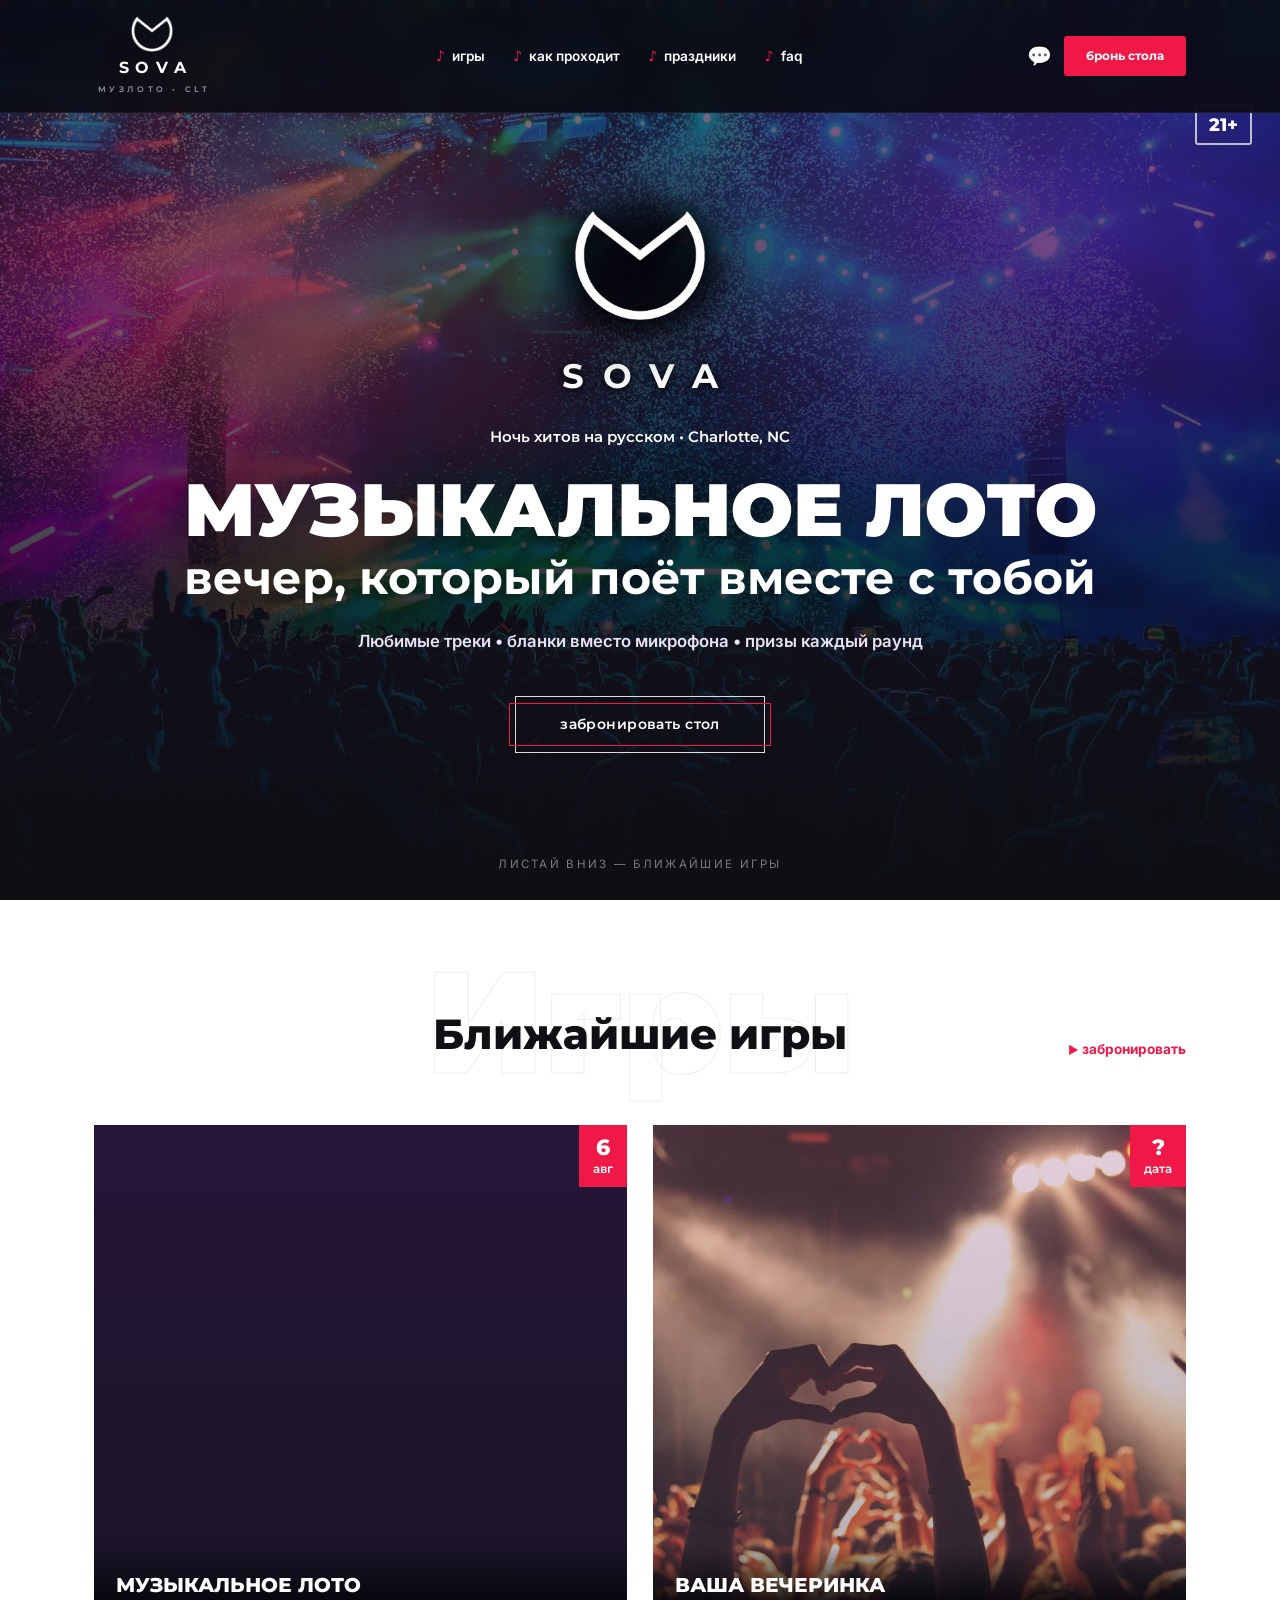
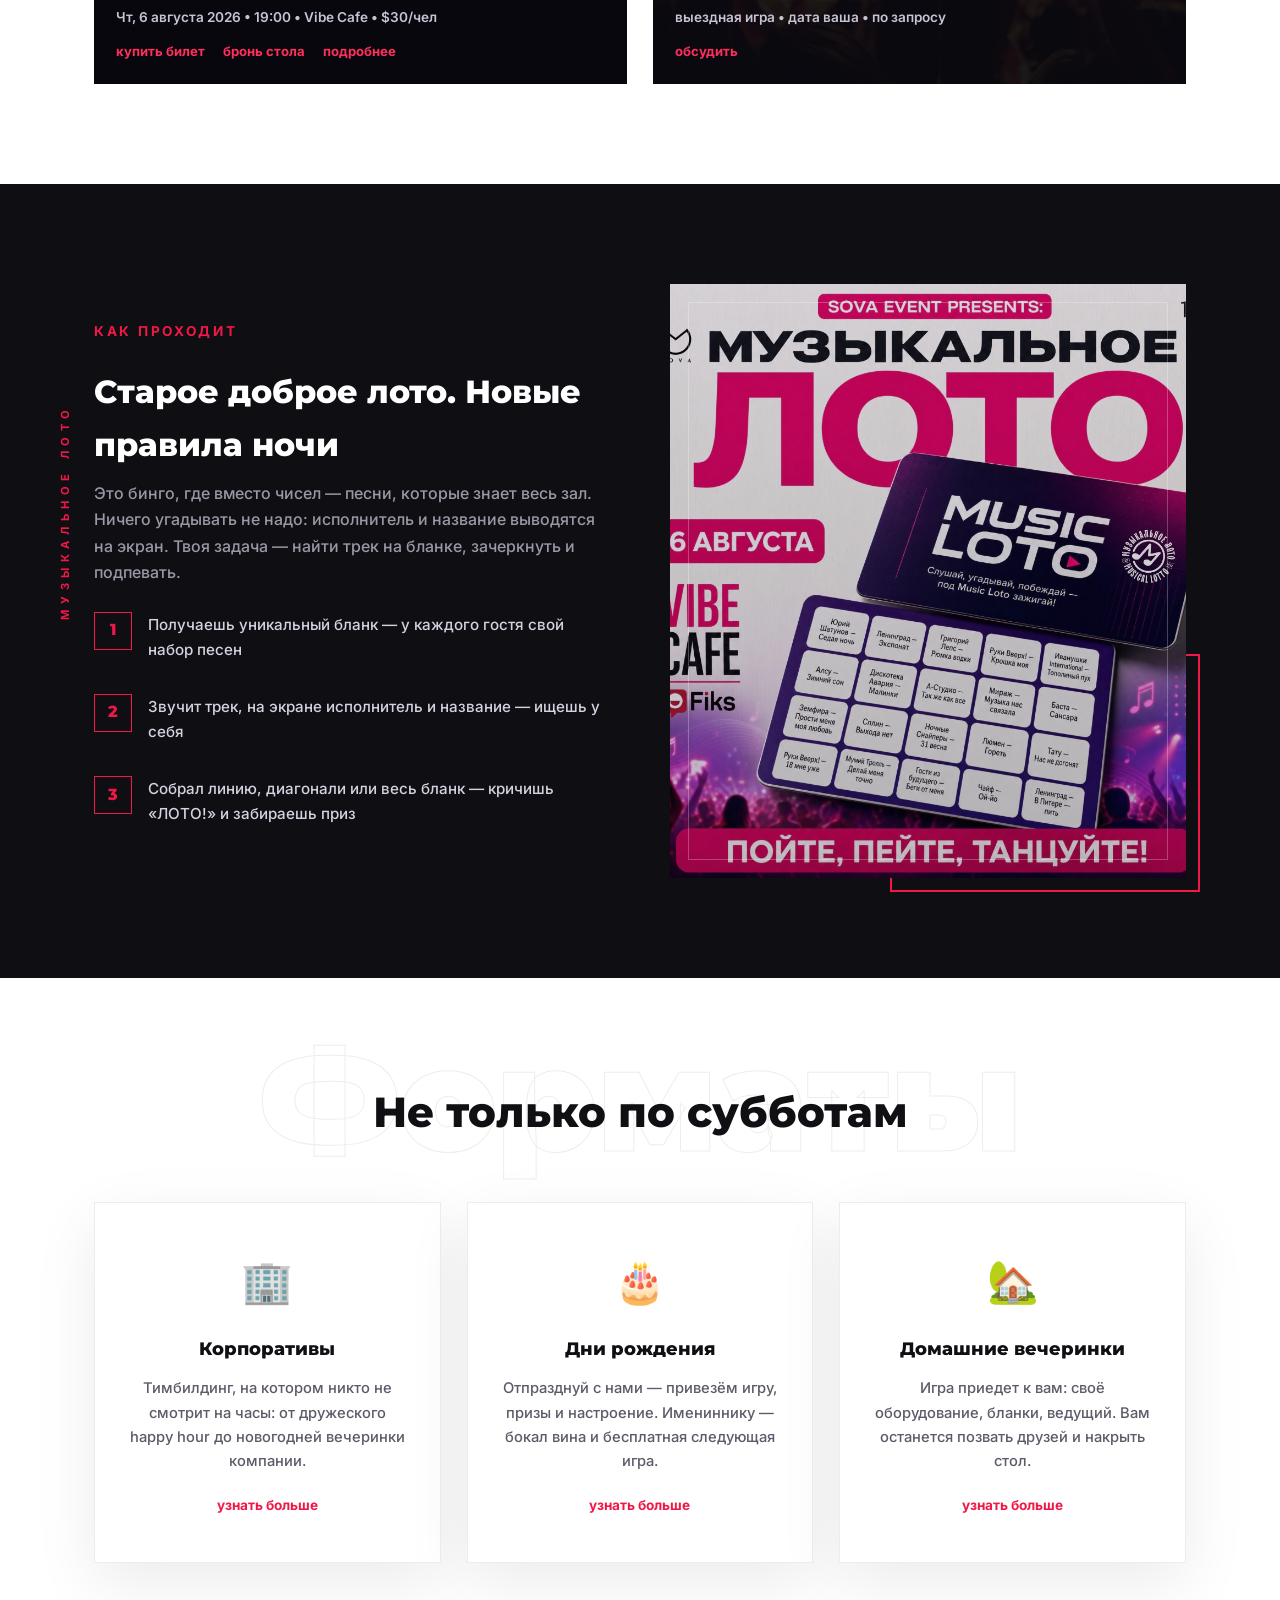
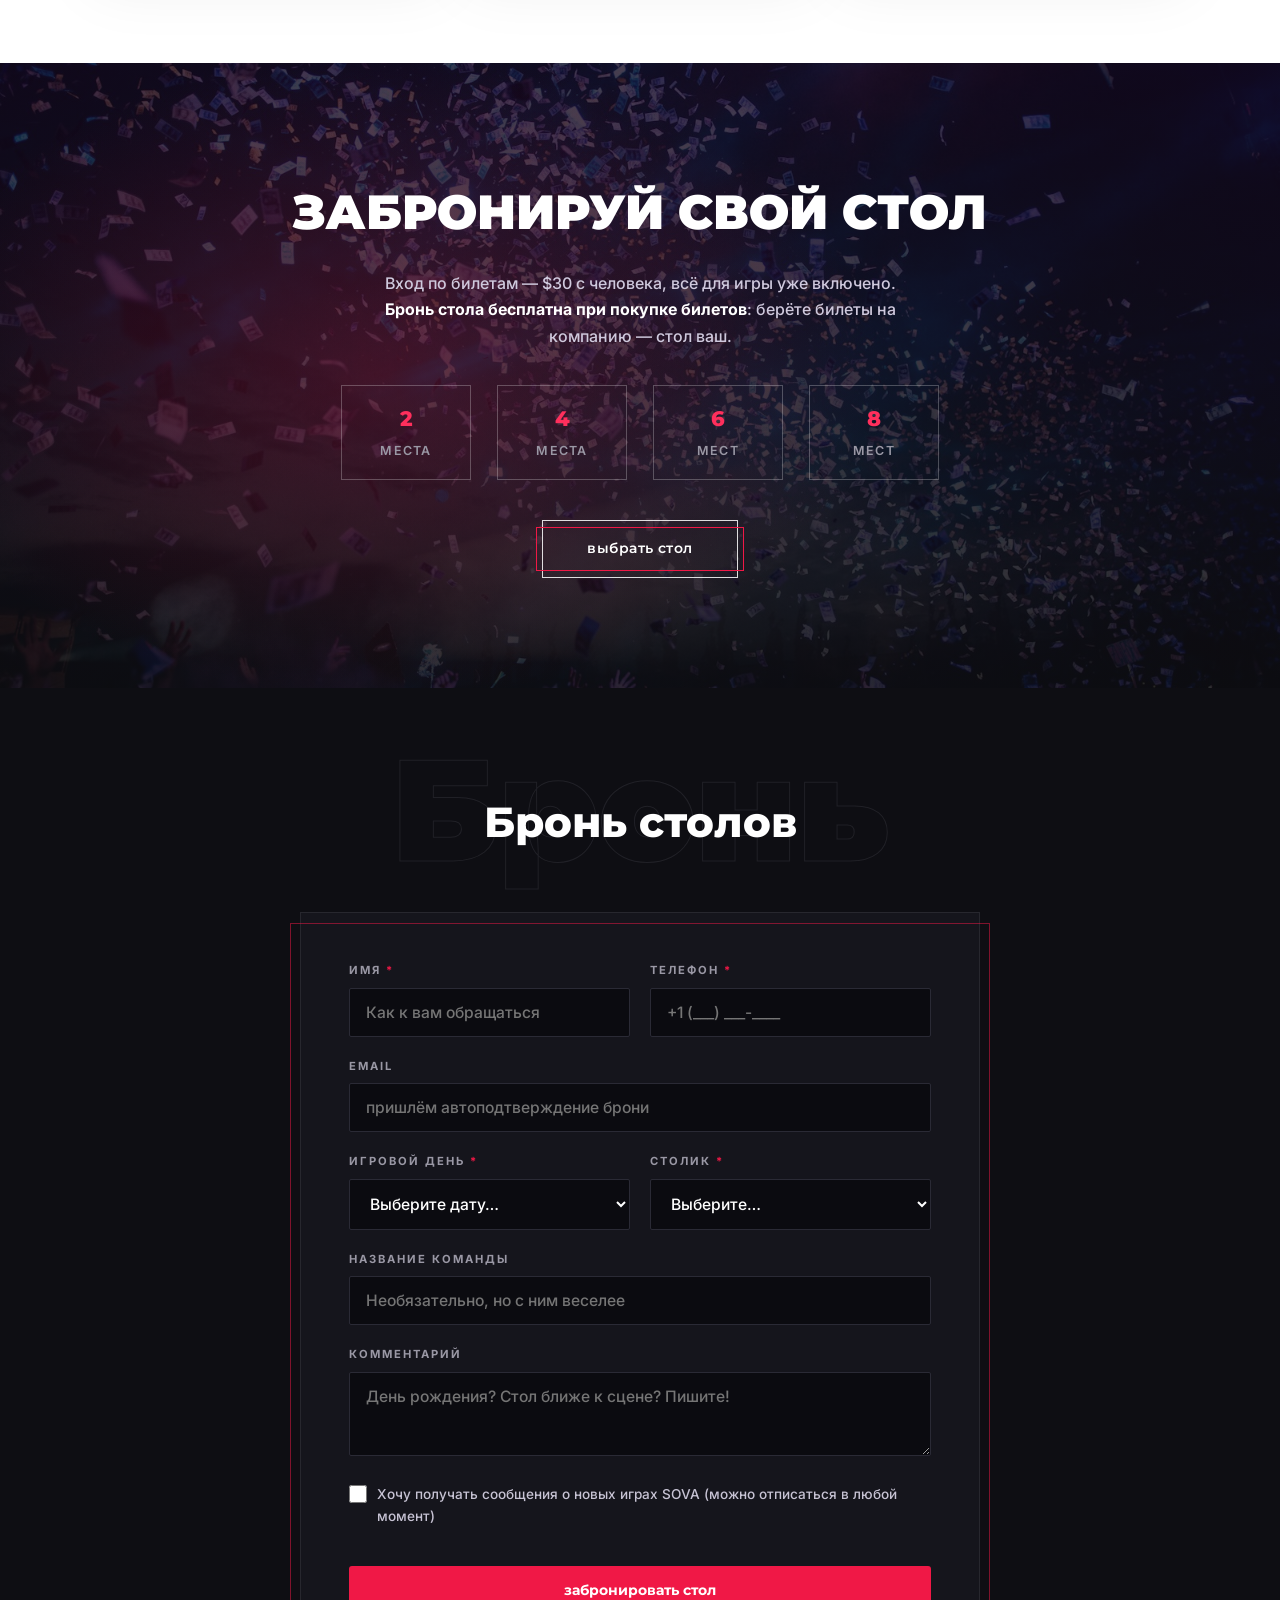
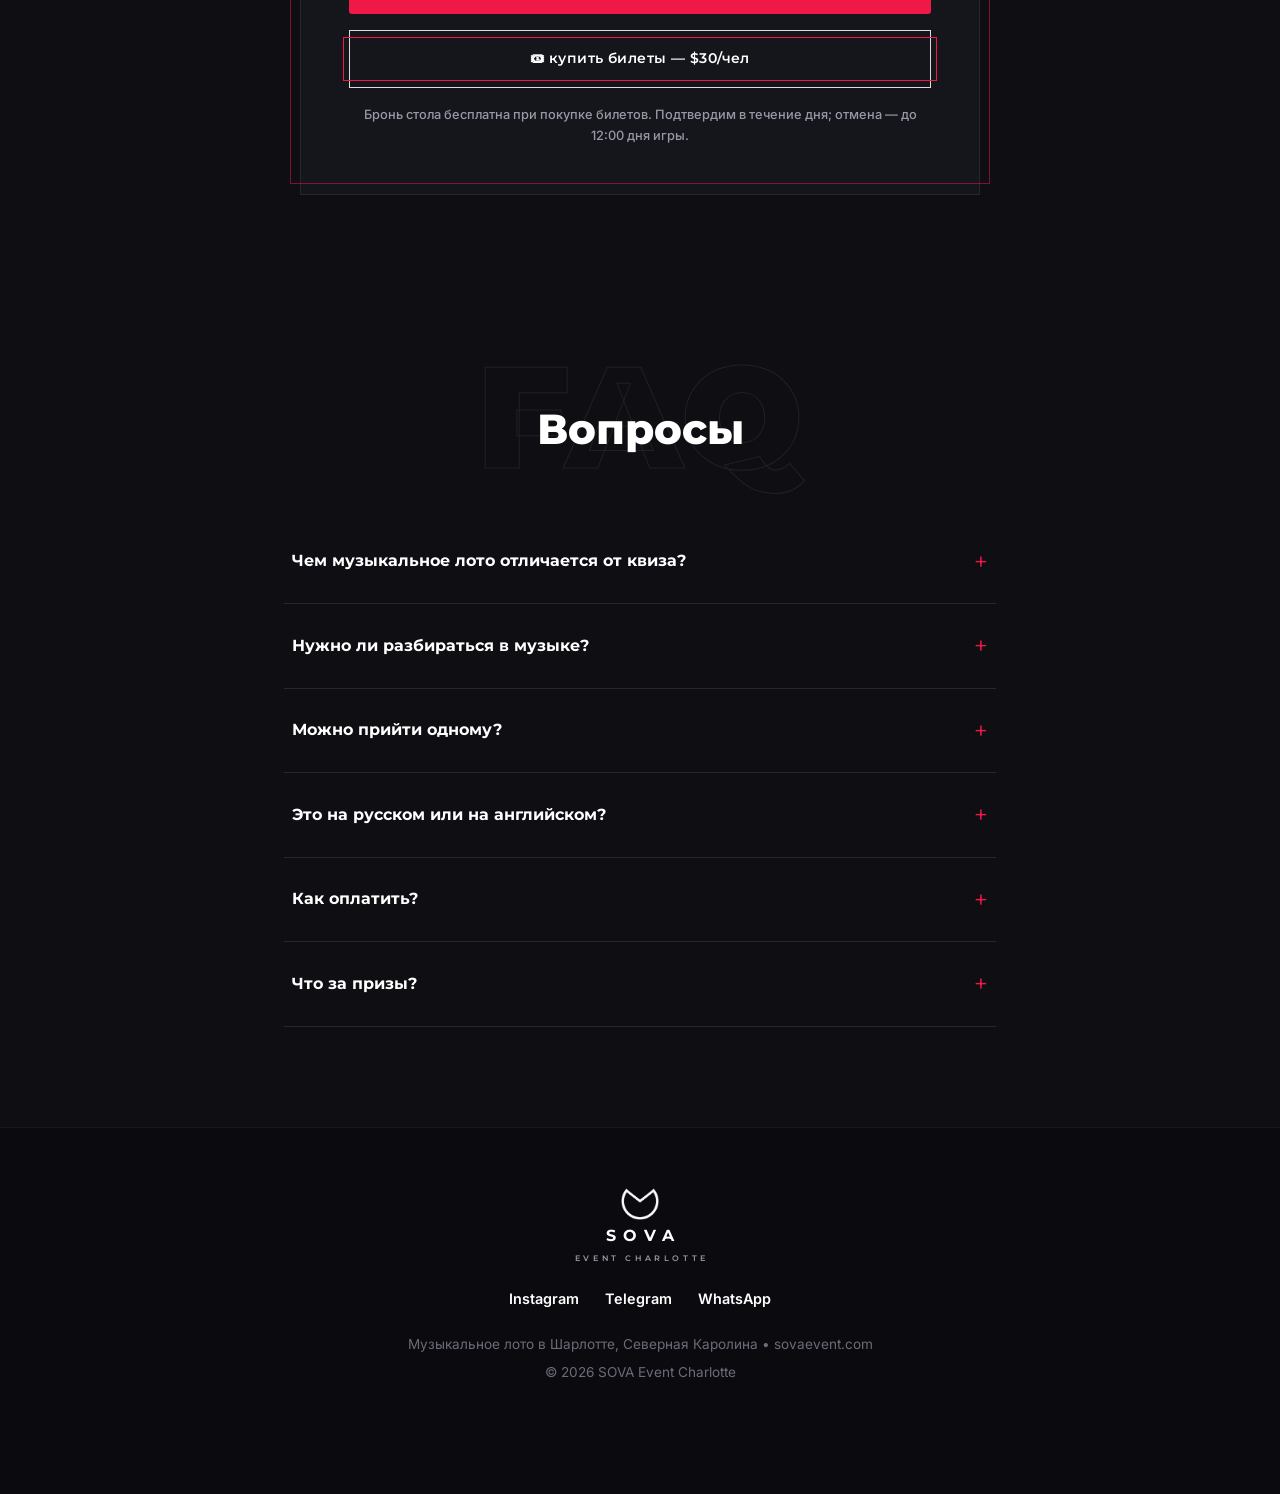
==== index.html @ 91418e1b "Restore Clubio as live design (vivid stays a variant only)" ====
<!DOCTYPE html>
<html lang="ru">
<head>
<meta charset="UTF-8">
<meta name="viewport" content="width=device-width, initial-scale=1.0">
<title>SOVA Музыкальное Лото — ночь хитов в Шарлотте | Бронь столов</title>
<meta name="description" content="Музыкальное лото (music bingo) на русском в Шарлотте, NC. Вечер любимых хитов, призы, бронь столов онлайн.">
<link rel="preconnect" href="https://fonts.googleapis.com">
<link rel="preconnect" href="https://fonts.gstatic.com" crossorigin>
<link href="https://fonts.googleapis.com/css2?family=Montserrat:wght@400;600;700;800;900&family=Inter:wght@400;600;700&display=swap" rel="stylesheet">
<link rel="icon" type="image/svg+xml" href="img/favicon.svg">
<style>
  :root{
    --dark:#0e0e13;
    --dark2:#15151c;
    --accent:#f01846;
    --accent-h:#ff2f5c;
    --violet1:#5b1670;
    --violet2:#2a0a55;
    --text:#ffffff;
    --ink:#101014;
    --gray:#9a98a5;
    --gray-d:#6d6b78;
    --white:#ffffff;
  }
  *{margin:0;padding:0;box-sizing:border-box}
  html{scroll-behavior:smooth}
  body{
    background:var(--dark);color:var(--text);
    font-family:'Inter',system-ui,sans-serif;line-height:1.65;overflow-x:hidden;
  }
  h1,h2,h3,h4,.disp{font-family:'Montserrat',sans-serif}
  .wrap{max-width:1140px;margin:0 auto;padding:0 24px;position:relative}

  /* ============ NAV ============ */
  nav{
    position:fixed;top:0;left:0;right:0;z-index:100;
    background:rgba(10,10,16,.88);backdrop-filter:blur(10px);
    border-bottom:1px solid rgba(255,255,255,.06);
  }
  .nav-inner{max-width:1140px;margin:0 auto;display:flex;align-items:center;justify-content:space-between;padding:16px 24px}
  .logo{display:flex;flex-direction:column;align-items:center;gap:3px;text-decoration:none;color:#fff}
  .logo .ic{color:#fff;line-height:1;display:flex;align-items:center}
  .logo .tx{font-family:'Montserrat';font-weight:700;font-size:1rem;letter-spacing:.42em;text-indent:.42em;text-align:center}
  .logo .tx span{display:block;font-size:.5rem;font-weight:600;letter-spacing:.45em;text-indent:.45em;color:var(--gray);text-transform:uppercase;margin-top:2px}
  .nav-links{display:flex;gap:28px;align-items:center}
  .nav-links a{color:#fff;text-decoration:none;font-size:.85rem;font-weight:600;display:flex;gap:7px;align-items:center;transition:color .2s}
  .nav-links a i{color:var(--accent);font-style:normal;font-size:.9rem}
  .nav-links a:hover{color:var(--accent-h)}
  .nav-cta{
    font-family:'Montserrat';font-weight:700;font-size:.78rem;text-transform:lowercase;
    background:var(--accent);color:#fff;padding:10px 22px;border-radius:3px;text-decoration:none;
    transition:background .2s;
  }
  .nav-cta:hover{background:var(--accent-h)}

  /* ============ КНОПКИ (призрачные с рамкой как у Clubio) ============ */
  .btn-ghost{
    position:relative;display:inline-block;padding:16px 44px;color:#fff;text-decoration:none;
    font-family:'Montserrat';font-weight:600;font-size:.9rem;text-transform:lowercase;letter-spacing:.03em;
    border:1px solid rgba(255,255,255,.85);transition:background .25s,color .25s;
  }
  .btn-ghost::before{
    content:"";position:absolute;inset:6px -7px;border:1px solid var(--accent);
    pointer-events:none;transition:inset .25s;
  }
  .btn-ghost:hover{background:#fff;color:var(--ink)}
  .btn-ghost:hover::before{inset:3px -4px}
  .btn-solid{
    display:inline-block;padding:15px 42px;background:var(--accent);color:#fff;text-decoration:none;
    font-family:'Montserrat';font-weight:700;font-size:.9rem;text-transform:lowercase;border-radius:3px;
    border:none;cursor:pointer;transition:background .2s,transform .15s;
  }
  .btn-solid:hover{background:var(--accent-h);transform:translateY(-2px)}

  /* ============ HERO ============ */
  header{
    min-height:100vh;display:flex;flex-direction:column;justify-content:center;align-items:center;
    text-align:center;position:relative;padding:120px 20px 80px;
    background:
      radial-gradient(60% 55% at 22% 30%,rgba(240,24,70,.30),transparent 60%),
      radial-gradient(55% 60% at 80% 25%,rgba(122,31,160,.45),transparent 65%),
      linear-gradient(180deg,rgba(20,8,40,.55) 0%,rgba(14,7,25,.72) 55%,var(--dark) 100%),
      url('img/hero.jpg') center/cover no-repeat;
  }
  /* конфетти */
  header .confetti{position:absolute;inset:0;overflow:hidden;pointer-events:none}
  header .confetti i{
    position:absolute;width:8px;height:8px;border-radius:2px;opacity:.55;
    animation:fall 9s linear infinite;
  }
  @keyframes fall{
    0%{transform:translateY(-5vh) rotate(0deg)}
    100%{transform:translateY(105vh) rotate(720deg)}
  }
  .hero-logo{
    width:min(190px,40vw);margin-bottom:4px;padding:22px 28px;
    background:radial-gradient(closest-side,rgba(5,5,14,.78),rgba(5,5,14,.4) 62%,transparent);
    filter:drop-shadow(0 3px 10px rgba(0,0,0,.95)) drop-shadow(0 0 34px rgba(0,0,0,.8));
  }
  .hero-brand{
    font-family:'Montserrat';font-weight:700;font-size:clamp(1.5rem,3.2vw,2.1rem);
    letter-spacing:.55em;text-indent:.55em;color:#fff;margin-bottom:20px;
    text-shadow:0 2px 10px rgba(0,0,0,.95),0 0 30px rgba(0,0,0,.8);
  }
  .pre-head{
    font-family:'Montserrat';font-weight:600;font-size:.95rem;margin-bottom:22px;color:#fff;
  }
  h1{
    font-weight:900;font-size:clamp(2.4rem,6.5vw,4.6rem);line-height:1.05;text-transform:uppercase;
    text-shadow:0 6px 40px rgba(0,0,0,.45);
  }
  h1 .soft{display:block;text-transform:none;font-weight:700;font-size:.62em;margin-top:6px}
  .hero-sub{margin:26px 0 40px;color:#e8e2f2;font-size:1.05rem;font-weight:600}
  .hero-note{
    position:absolute;bottom:26px;left:50%;transform:translateX(-50%);
    font-size:.72rem;color:rgba(255,255,255,.45);letter-spacing:.2em;text-transform:uppercase;
  }
  .age-badge{
    position:absolute;top:104px;right:28px;font-family:'Montserrat';font-weight:800;font-size:1.1rem;
    border:2px solid rgba(255,255,255,.7);padding:4px 12px;border-radius:3px;color:#fff;
  }

  /* ============ СЕКЦИИ ============ */
  section{padding:100px 0;position:relative}
  .sec-head{text-align:center;margin-bottom:56px;position:relative}
  .watermark{
    position:absolute;left:50%;top:50%;transform:translate(-50%,-58%);
    font-family:'Montserrat';font-weight:900;font-size:clamp(4rem,13vw,9rem);line-height:1;
    color:transparent;-webkit-text-stroke:1px rgba(128,128,140,.16);pointer-events:none;white-space:nowrap;
  }
  .light .watermark{-webkit-text-stroke:1px rgba(20,20,30,.08)}
  .sec-head h2{font-weight:800;font-size:clamp(1.8rem,4vw,2.6rem);position:relative}
  .sec-head .link-right{
    position:absolute;right:0;bottom:8px;color:var(--accent);text-decoration:none;font-weight:700;font-size:.85rem;
  }
  .sec-head .link-right::before{content:"► ";font-size:.7rem}
  .sec-head .link-right:hover{color:var(--accent-h)}

  /* светлая секция */
  .light{background:#fff;color:var(--ink)}
  .light .sec-head h2{color:var(--ink)}

  /* ============ КАРТОЧКИ ИГР ============ */
  .events{display:grid;grid-template-columns:repeat(auto-fit,minmax(260px,1fr));gap:26px}
  .ev{
    position:relative;aspect-ratio:1/1.05;overflow:hidden;cursor:pointer;background:#191922;
    display:flex;align-items:flex-end;
  }
  .ev .bg{position:absolute;inset:0;transition:transform .4s}
  .ev:hover .bg{transform:scale(1.06)}
  .ev:nth-child(1) .bg{background:linear-gradient(180deg,rgba(74,15,122,.25),rgba(20,8,40,.35)),url('img/ev-classics.jpg') center/cover no-repeat}
  .ev:nth-child(2) .bg{background:linear-gradient(180deg,rgba(122,21,80,.2),rgba(20,8,40,.35)),url('img/ev-private.jpg') center/cover no-repeat}
  .ev .date{
    position:absolute;top:0;right:0;background:var(--accent);color:#fff;text-align:center;
    padding:10px 14px;font-family:'Montserrat';line-height:1.1;z-index:2;
  }
  .ev .date b{display:block;font-size:1.4rem;font-weight:800}
  .ev .date span{font-size:.75rem;font-weight:600}
  .ev .info{
    position:relative;z-index:2;width:100%;padding:22px;
    background:linear-gradient(180deg,transparent,rgba(5,5,10,.88) 40%);
  }
  .ev .info h3{font-weight:800;font-size:1.25rem;text-transform:uppercase;color:#fff}
  .ev .info p{color:#c7c3d4;font-size:.85rem;font-weight:600;margin:4px 0 12px}
  .ev .links{display:flex;gap:18px}
  .ev .links a{color:var(--accent-h);font-weight:700;font-size:.82rem;text-decoration:none}
  .ev .links a:hover{text-decoration:underline}

  /* ============ КАК ПРОХОДИТ (тёмная, с вертикальной подписью) ============ */
  .about-grid{display:grid;grid-template-columns:1fr 1fr;gap:60px;align-items:center}
  .v-label{
    position:absolute;left:-14px;top:120px;transform:rotate(180deg);writing-mode:vertical-rl;
    font-size:.7rem;letter-spacing:.5em;color:var(--accent);text-transform:uppercase;font-weight:700;
  }
  .about-txt h2{font-weight:800;font-size:2rem;margin-bottom:8px}
  .about-txt .sub-red{color:var(--accent);font-weight:700;font-size:.85rem;text-transform:uppercase;letter-spacing:.2em;margin-bottom:24px}
  .about-txt p{color:var(--gray);font-weight:500;margin-bottom:16px}
  .about-txt p b{color:#fff}
  .steps{margin-top:26px;display:flex;flex-direction:column;gap:16px}
  .step{display:flex;gap:16px;align-items:flex-start}
  .step .n{
    flex-shrink:0;width:38px;height:38px;border:1px solid var(--accent);color:var(--accent);
    display:flex;align-items:center;justify-content:center;font-family:'Montserrat';font-weight:800;
  }
  .step p{color:#d5d2e0;font-weight:500;font-size:.95rem}
  .about-media{
    aspect-ratio:4/4.6;position:relative;
    background:linear-gradient(180deg,rgba(30,10,50,.15),rgba(14,8,25,.25)),url('img/about.jpg') center/cover no-repeat;
    display:flex;align-items:center;justify-content:center;flex-direction:column;gap:10px;
  }
  .about-media::before{
    content:"";position:absolute;inset:18px;border:1px solid rgba(255,255,255,.25);pointer-events:none;
  }
  .about-media .owl{font-size:5.5rem;filter:drop-shadow(0 12px 40px rgba(0,0,0,.6))}
  .about-media small{font-size:.62rem;letter-spacing:.25em;text-transform:uppercase;color:rgba(255,255,255,.5)}
  .about-media .frame-accent{
    position:absolute;right:-14px;bottom:-14px;width:60%;height:40%;
    border:2px solid var(--accent);z-index:-1;
  }

  /* ============ ФОРМАТЫ (3 карточки) ============ */
  .services{display:grid;grid-template-columns:repeat(auto-fit,minmax(250px,1fr));gap:26px}
  .srv{background:#fff;padding:44px 34px;text-align:center;box-shadow:0 20px 60px rgba(10,10,20,.08)}
  .light .srv{border:1px solid #ececf2}
  .srv .ic{font-size:2.6rem;margin-bottom:18px;display:inline-block}
  .srv h3{color:var(--ink);font-weight:800;font-size:1.15rem;margin-bottom:12px}
  .srv p{color:#5d5b68;font-size:.92rem;font-weight:500;margin-bottom:18px}
  .srv a{color:var(--accent);font-weight:700;font-size:.85rem;text-decoration:none}
  .srv a:hover{text-decoration:underline}

  /* ============ CTA-ЛЕНТА СТОЛОВ ============ */
  .vip{
    text-align:center;padding:110px 24px;position:relative;
    background:
      radial-gradient(60% 80% at 30% 50%,rgba(240,24,70,.22),transparent 65%),
      linear-gradient(180deg,rgba(20,8,31,.78),rgba(14,14,19,.86)),
      url('img/vip.jpg') center/cover no-repeat;
  }
  .vip h2{font-weight:900;font-size:clamp(1.9rem,4.5vw,3rem);text-transform:uppercase;margin-bottom:18px}
  .vip p{max-width:560px;margin:0 auto 36px;color:#cfc9dd;font-weight:500}
  .vip .tables-row{display:flex;gap:26px;justify-content:center;flex-wrap:wrap;margin-bottom:40px}
  .vip .t{
    border:1px solid rgba(255,255,255,.25);padding:16px 22px;min-width:130px;
  }
  .vip .t b{font-family:'Montserrat';font-size:1.3rem;font-weight:800;display:block;color:var(--accent-h)}
  .vip .t span{font-size:.78rem;color:var(--gray);font-weight:600;text-transform:uppercase;letter-spacing:.1em}

  /* ============ ФОРМА ============ */
  .booking-sec .form-card{
    max-width:680px;margin:0 auto;background:var(--dark2);border:1px solid rgba(255,255,255,.08);
    padding:48px;position:relative;
  }
  .booking-sec .form-card::before{
    content:"";position:absolute;inset:10px -11px;border:1px solid rgba(240,24,70,.5);pointer-events:none;
  }
  .form-grid{display:grid;grid-template-columns:1fr 1fr;gap:20px}
  .form-grid .full{grid-column:1/-1}
  label{display:block;font-size:.7rem;letter-spacing:.18em;text-transform:uppercase;color:var(--gray);margin-bottom:8px;font-weight:700}
  label .req{color:var(--accent)}
  input,select,textarea{
    width:100%;padding:14px 16px;font-size:.98rem;background:#0b0b10;border:1px solid #2a2a35;
    color:#fff;font-family:'Inter';font-weight:500;border-radius:2px;transition:border-color .2s;
  }
  input:focus,select:focus,textarea:focus{outline:none;border-color:var(--accent)}
  textarea{resize:vertical;min-height:84px}
  .form-note{font-size:.8rem;color:var(--gray);margin-top:16px;text-align:center;font-weight:500}
  #form-status{margin-top:18px;text-align:center;font-weight:700;display:none;padding:14px;border-radius:2px}
  #form-status.ok{display:block;background:rgba(30,180,90,.1);border:1px solid #1eb45a;color:#4be08a}
  #form-status.err{display:block;background:rgba(240,24,70,.08);border:1px solid var(--accent);color:var(--accent-h)}

  /* ============ ГАЛЕРЕЯ И ОТЗЫВЫ ============ */
  .gallery-grid{display:grid;grid-template-columns:repeat(auto-fill,minmax(240px,1fr));gap:14px}
  .gallery-grid img{width:100%;aspect-ratio:4/3;object-fit:cover;display:block;transition:transform .3s}
  .gallery-grid img:hover{transform:scale(1.03)}
  .reviews-grid{display:grid;grid-template-columns:repeat(auto-fit,minmax(260px,1fr));gap:20px}
  .rev{background:var(--dark2);border:1px solid rgba(255,255,255,.08);padding:26px;border-radius:4px}
  .rev .stars{color:var(--accent-h);letter-spacing:.25em;margin-bottom:12px;font-size:.9rem}
  .rev p{color:#d5d2e0;font-size:.95rem;font-weight:500}
  .rev .rname{margin-top:14px;font-family:'Montserrat';font-weight:700;font-size:.82rem;color:var(--gray);text-transform:uppercase;letter-spacing:.08em}

  /* ============ FAQ ============ */
  details{border-bottom:1px solid rgba(255,255,255,.1)}
  summary{
    padding:22px 8px;cursor:pointer;font-weight:700;list-style:none;font-family:'Montserrat',sans-serif;
    display:flex;justify-content:space-between;align-items:center;gap:14px;font-size:1rem;
  }
  summary::-webkit-details-marker{display:none}
  summary::after{content:"+";color:var(--accent);font-size:1.5rem;font-weight:400;transition:transform .2s}
  details[open] summary::after{transform:rotate(45deg)}
  details p{padding:0 8px 22px;color:var(--gray);font-size:.95rem;font-weight:500}

  /* ============ FOOTER ============ */
  footer{background:#0a0a0f;border-top:1px solid rgba(255,255,255,.06);padding:60px 0 110px;text-align:center}
  footer .soc{display:flex;gap:26px;justify-content:center;margin:22px 0}
  footer .soc a{color:#fff;text-decoration:none;font-weight:600;font-size:.9rem;transition:color .2s}
  footer .soc a:hover{color:var(--accent-h)}
  footer p{color:var(--gray-d);font-size:.85rem}

  .sticky-cta{
    position:fixed;bottom:0;left:0;right:0;z-index:90;display:none;
    padding:12px 16px calc(12px + env(safe-area-inset-bottom));
    background:rgba(10,10,16,.94);backdrop-filter:blur(10px);border-top:1px solid rgba(255,255,255,.1);
  }
  .sticky-cta .btn-solid{width:100%;text-align:center}

  @media(max-width:900px){
    .about-grid{grid-template-columns:1fr}
    .v-label{display:none}
  }
  @media(max-width:640px){
    .nav-links{display:none}
    .form-grid{grid-template-columns:1fr}
    .booking-sec .form-card{padding:32px 22px}
    .sticky-cta{display:block}
    .age-badge{top:90px;right:16px}
  }
</style>
</head>
<body>

<nav>
  <div class="nav-inner">
    <a class="logo" href="#">
      <span class="ic"><img src="img/sova-mark.png" alt="SOVA" style="width:42px;height:auto;display:block"></span>
      <span class="tx">SOVA<span>МузЛото &bull; CLT</span></span>
    </a>
    <div class="nav-links">
      <a href="#events"><i>♪</i> игры</a>
      <a href="#about"><i>♪</i> как проходит</a>
      <a href="#private"><i>♪</i> праздники</a>
      <a href="#faq"><i>♪</i> faq</a>
    </div>
    <div style="display:flex;gap:12px;align-items:center">
      <a class="js-soc-whatsapp" href="#" style="display:none;font-size:1.25rem;text-decoration:none;line-height:1" title="Написать в WhatsApp">💬</a>
      <a class="nav-cta" href="#booking">бронь стола</a>
    </div>
  </div>
</nav>

<header>
  <div class="confetti" id="confetti"></div>
  <div class="age-badge">21+</div>
  <img class="hero-logo" src="img/sova-mark.png" alt="SOVA">
  <div class="hero-brand">SOVA</div>
  <div class="pre-head" id="t-pre-head">Ночь хитов на русском &bull; Charlotte, NC</div>
  <h1><span id="t-hero-title">Музыкальное лото</span><span class="soft" id="t-hero-soft">вечер, который поёт вместе с тобой</span></h1>
  <p class="hero-sub" id="t-hero-sub">Любимые треки &bull; бланки вместо микрофона &bull; призы каждый раунд</p>
  <a href="#booking" class="btn-ghost">забронировать стол</a>
  <div class="hero-note">листай вниз — ближайшие игры</div>
</header>

<section class="light" id="events">
  <div class="wrap">
    <div class="sec-head">
      <div class="watermark">Игры</div>
      <h2>Ближайшие игры</h2>
      <a class="link-right" href="#booking">забронировать</a>
    </div>
    <div class="events">
      <div class="ev js-pick" id="game-card" data-event="6 августа — Vibe Cafe">
        <div class="bg"></div>
        <div class="date"><b>6</b><span>авг</span></div>
        <div class="info">
          <h3>Музыкальное лото</h3>
          <p>Чт, 6 августа &bull; 19:00 &bull; Vibe Cafe &bull; $30/чел</p>
          <div class="links"><a class="js-ticket" style="display:none" target="_blank" rel="noopener">купить билет</a><a href="#booking">бронь стола</a><a href="#faq">подробнее</a></div>
        </div>
      </div>
      <div class="ev js-pick" data-event="Приватная игра">
        <div class="bg"></div>
        <div class="date"><b>?</b><span>дата</span></div>
        <div class="info">
          <h3>Ваша вечеринка</h3>
          <p>выездная игра &bull; дата ваша &bull; по запросу</p>
          <div class="links"><a href="#booking">обсудить</a></div>
        </div>
      </div>
    </div>
  </div>
</section>

<section id="about">
  <div class="wrap">
    <div class="v-label">Музыкальное лото</div>
    <div class="about-grid">
      <div class="about-txt">
        <div class="sub-red">Как проходит</div>
        <h2 id="t-about-title">Старое доброе лото. Новые правила ночи</h2>
        <p id="t-about-text">Это бинго, где вместо чисел — <b>песни, которые знает весь зал</b>. Ничего угадывать не надо: исполнитель и название выводятся на экран. Твоя задача — найти трек на бланке, зачеркнуть и подпевать.</p>
        <div class="steps">
          <div class="step"><div class="n">1</div><p>Получаешь уникальный бланк — у каждого гостя свой набор песен</p></div>
          <div class="step"><div class="n">2</div><p>Звучит трек, на экране исполнитель и название — ищешь у себя</p></div>
          <div class="step"><div class="n">3</div><p>Собрал линию, диагонали или весь бланк — кричишь «ЛОТО!» и забираешь приз</p></div>
        </div>
      </div>
      <div class="about-media">
        <div class="frame-accent"></div>
      </div>
    </div>
  </div>
</section>

<section class="light" id="gallery" style="display:none">
  <div class="wrap">
    <div class="sec-head">
      <div class="watermark">Фото</div>
      <h2>Как это было</h2>
    </div>
    <div class="gallery-grid" id="gallery-list"></div>
  </div>
</section>

<section class="light" id="private">
  <div class="wrap">
    <div class="sec-head">
      <div class="watermark">Форматы</div>
      <h2>Не только по субботам</h2>
    </div>
    <div class="services">
      <div class="srv">
        <span class="ic">🏢</span>
        <h3>Корпоративы</h3>
        <p>Тимбилдинг, на котором никто не смотрит на часы: от дружеского happy hour до новогодней вечеринки компании.</p>
        <a href="#booking" class="js-pick" data-event="Приватная игра">узнать больше</a>
      </div>
      <div class="srv">
        <span class="ic">🎂</span>
        <h3>Дни рождения</h3>
        <p>Отпразднуй с нами — привезём игру, призы и настроение. Имениннику — бокал вина и бесплатная следующая игра.</p>
        <a href="#booking" class="js-pick" data-event="Приватная игра">узнать больше</a>
      </div>
      <div class="srv">
        <span class="ic">🏡</span>
        <h3>Домашние вечеринки</h3>
        <p>Игра приедет к вам: своё оборудование, бланки, ведущий. Вам останется позвать друзей и накрыть стол.</p>
        <a href="#booking" class="js-pick" data-event="Приватная игра">узнать больше</a>
      </div>
    </div>
  </div>
</section>

<div class="vip">
  <h2>Забронируй свой стол</h2>
  <p>Вход по билетам — $<span class="js-price">30</span> с человека, всё для игры уже включено. <b style="color:#fff">Бронь стола бесплатна при покупке билетов</b>: берёте билеты на компанию — стол ваш.</p>
  <div class="tables-row">
    <div class="t"><b>2</b><span>места</span></div>
    <div class="t"><b>4</b><span>места</span></div>
    <div class="t"><b>6</b><span>мест</span></div>
    <div class="t"><b>8</b><span>мест</span></div>
  </div>
  <a href="#booking" class="btn-ghost">выбрать стол</a>
</div>

<section class="booking-sec" id="booking">
  <div class="wrap">
    <div class="sec-head">
      <div class="watermark">Бронь</div>
      <h2>Бронь столов</h2>
    </div>
    <div class="form-card">
      <form id="reg-form" novalidate>
        <div class="form-grid">
          <div>
            <label>Имя <span class="req">*</span></label>
            <input type="text" name="name" required placeholder="Как к вам обращаться">
          </div>
          <div>
            <label>Телефон <span class="req">*</span></label>
            <input type="tel" name="phone" required placeholder="+1 (___) ___-____">
          </div>
          <div class="full">
            <label>Email</label>
            <input type="email" name="email" placeholder="пришлём автоподтверждение брони">
          </div>
          <div>
            <label>Игровой день <span class="req">*</span></label>
            <select name="event" id="event-select" required>
              <option value="">Выберите дату…</option>
              <option>6 августа — Vibe Cafe</option>
              <option>Приватная игра</option>
            </select>
          </div>
          <div>
            <label>Столик <span class="req">*</span></label>
            <select name="party_size" required>
              <option value="">Выберите…</option>
              <option>на 2 человека</option>
              <option>на 4 человека</option>
              <option>на 6 человек</option>
              <option>на 8 человек</option>
              <option>нас больше 8!</option>
            </select>
          </div>
          <div class="full">
            <label>Название команды</label>
            <input type="text" name="team" placeholder="Необязательно, но с ним веселее">
          </div>
          <div class="full">
            <label>Комментарий</label>
            <textarea name="comment" placeholder="День рождения? Стол ближе к сцене? Пишите!"></textarea>
          </div>
          <div class="full">
            <label style="display:flex;align-items:flex-start;gap:10px;text-transform:none;letter-spacing:normal;font-weight:500;color:#c7c3d4;cursor:pointer;font-size:.85rem">
              <input type="checkbox" name="opt_in" value="да" style="width:18px;height:18px;accent-color:var(--accent);margin-top:2px;flex-shrink:0">
              <span>Хочу получать сообщения о новых играх SOVA (можно отписаться в любой момент)</span>
            </label>
          </div>
        </div>
        <div style="text-align:center;margin-top:30px">
          <button type="submit" class="btn-solid" id="submit-btn" style="width:100%">забронировать стол</button>
          <a class="js-ticket btn-ghost" style="display:none;margin-top:16px;width:100%;box-sizing:border-box" target="_blank" rel="noopener">🎟 купить билеты — $<span class="js-price">30</span>/чел</a>
        </div>
        <p class="form-note">Бронь стола бесплатна при покупке билетов. Подтвердим в течение дня; отмена — до 12:00 дня игры.</p>
        <div id="form-status"></div>
      </form>
    </div>
  </div>
</section>

<section id="reviews" style="display:none">
  <div class="wrap">
    <div class="sec-head">
      <div class="watermark">Отзывы</div>
      <h2>Гости говорят</h2>
    </div>
    <div class="reviews-grid" id="reviews-list"></div>
  </div>
</section>

<section id="faq">
  <div class="wrap" style="max-width:760px">
    <div class="sec-head">
      <div class="watermark">FAQ</div>
      <h2>Вопросы</h2>
    </div>
    <div id="faq-list">
    <details><summary>Чем музыкальное лото отличается от квиза?</summary><p>Не нужна команда — у каждого свой бланк. Не нужно ничего отгадывать — всё на экране. Формат душевный: зал поёт хором, а не спорит над вопросами.</p></details>
    <details><summary>Нужно ли разбираться в музыке?</summary><p>Нет. Исполнитель и название показываются на экране — остаётся найти песню на своём бланке и зачеркнуть.</p></details>
    <details><summary>Можно прийти одному?</summary><p>Конечно! Каждый играет за себя, а за столом быстро найдутся единомышленники.</p></details>
    <details><summary>Это на русском или на английском?</summary><p>Ведущий — на русском, музыка — вперемешку: русские хиты 90-х–2020-х и мировая классика. Не говорящих по-русски друзей тоже берите — песни поймут все.</p></details>
    <details><summary>Как оплатить?</summary><p>Билеты — $<span class="js-price">30</span> с человека, покупаются онлайн картой по кнопке «Купить билеты» (через Square). Бронь стола по форме бесплатна при покупке билетов — мы просто закрепляем стол за вашей компанией.</p></details>
    <details><summary>Что за призы?</summary><p>Свой приз за каждый раунд: напитки, сертификаты, мерч. Главный приз вечера — за полный бланк в третьем раунде.</p></details>
    </div>
  </div>
</section>

<footer>
  <div class="wrap">
    <a class="logo" href="#" style="justify-content:center">
      <span class="ic"><img src="img/sova-mark.png" alt="SOVA" style="width:38px;height:auto;display:block"></span>
      <span class="tx">SOVA<span>Event Charlotte</span></span>
    </a>
    <div class="soc">
      <a href="#" class="js-soc-instagram" rel="noopener">Instagram</a>
      <a href="#" class="js-soc-telegram" rel="noopener">Telegram</a>
      <a href="#" class="js-soc-whatsapp" rel="noopener">WhatsApp</a>
    </div>
    <p>Музыкальное лото в Шарлотте, Северная Каролина &bull; sovaevent.com</p>
    <p style="margin-top:6px">© 2026 SOVA Event Charlotte</p>
  </div>
</footer>

<div class="sticky-cta">
  <a href="#booking" class="btn-solid">🎟 забронировать стол</a>
</div>

<script src="data.js"></script>
<script>
// ===== применяем данные из data.js =====
(function(){
  const D=window.SITE_DATA||{};
  if(D.event){
    const ev=document.getElementById('game-card');
    if(ev){
      if(D.event.show===false) ev.style.display='none';
      ev.dataset.event=D.event.formLabel;
      ev.querySelector('.date b').textContent=D.event.day;
      ev.querySelector('.date span').textContent=D.event.month;
      ev.querySelector('.info h3').textContent=D.event.title;
      ev.querySelector('.info p').textContent=D.event.weekday+', '+D.event.dateText+' • '+D.event.time+' • '+D.event.venue+' • $'+D.event.price+'/чел';
    }
    const sel=document.getElementById('event-select');
    if(sel&&sel.options.length>1) sel.options[1].text=D.event.formLabel;
    document.querySelectorAll('.js-price').forEach(s=>s.textContent=D.event.price);
  }
  function socUrl(kind,v){
    if(!v) return '';
    v=(''+v).trim();
    if(/^https?:\/\//i.test(v)) return v;
    v=v.replace(/^@/,'');
    if(/^(www\.)?(instagram\.com|instagr\.am|t\.me|telegram\.me|wa\.me|whatsapp\.com|facebook\.com|fb\.com)\//i.test(v)) return 'https://'+v;
    if(kind==='instagram') return 'https://instagram.com/'+v;
    if(kind==='telegram') return 'https://t.me/'+v;
    if(kind==='whatsapp') return 'https://wa.me/'+v.replace(/[^0-9]/g,'');
    return v;
  }
  if(D.socials){
    [['instagram',D.socials.instagram],['telegram',D.socials.telegram],['whatsapp',D.socials.whatsapp]].forEach(function(p){
      var u=socUrl(p[0],p[1]);
      document.querySelectorAll('.js-soc-'+p[0]).forEach(function(a){ if(u){a.href=u;a.target='_blank';a.style.display='';} });
    });
  }
  if(D.texts){
    var T=D.texts, map={'t-pre-head':T.preHead,'t-hero-title':T.heroTitle,'t-hero-soft':T.heroSoft,'t-hero-sub':T.heroSub,'t-about-title':T.aboutTitle,'t-about-text':T.aboutText};
    Object.keys(map).forEach(function(id){ var el=document.getElementById(id); if(el&&map[id]) el.textContent=map[id]; });
  }
  if(D.gallery!==undefined){
    var gsec=document.getElementById('gallery'), gs=document.getElementById('gallery-list');
    if(gsec) gsec.style.display=(D.gallery&&D.gallery.length)?'':'none';
    if(gs&&D.gallery&&D.gallery.length){gs.innerHTML='';D.gallery.forEach(function(src){
      var im=document.createElement('img');im.src=src;im.loading='lazy';im.alt='SOVA МузЛото — фото с игры';gs.appendChild(im);});}
  }
  if(D.reviews!==undefined){
    var rsec=document.getElementById('reviews'), rs=document.getElementById('reviews-list');
    if(rsec) rsec.style.display=(D.reviews&&D.reviews.length)?'':'none';
    if(rs&&D.reviews&&D.reviews.length){rs.innerHTML='';D.reviews.forEach(function(r){
      var c=document.createElement('div');c.className='rev';
      var st=document.createElement('div');st.className='stars';st.textContent='★★★★★';
      var p2=document.createElement('p');p2.textContent=r.text;
      var nm=document.createElement('div');nm.className='rname';nm.textContent=r.name;
      c.appendChild(st);c.appendChild(p2);c.appendChild(nm);rs.appendChild(c);});}
  }
  if(D.faq&&D.faq.length){
    var box=document.getElementById('faq-list');
    if(box){
      box.innerHTML='';
      D.faq.forEach(function(item){
        var d=document.createElement('details');
        var s=document.createElement('summary'); s.textContent=item.q;
        var p=document.createElement('p'); p.textContent=item.a;
        d.appendChild(s); d.appendChild(p); box.appendChild(d);
      });
    }
  }
})();

// конфетти в херо
(function(){
  const box=document.getElementById('confetti');
  const colors=['#f01846','#a34bff','#4bc0ff','#ffd24b','#4bff9e'];
  for(let i=0;i<36;i++){
    const p=document.createElement('i');
    p.style.left=(i*2.8)%100+'%';
    p.style.background=colors[i%colors.length];
    p.style.animationDelay=(i*.37)%9+'s';
    p.style.animationDuration=7+(i%5)+'s';
    box.appendChild(p);
  }
})();

// Ссылка на покупку билетов берётся из data.js (правится редактором).
const TICKET_URL=(window.SITE_DATA&&window.SITE_DATA.ticketUrl)||'';
if(TICKET_URL){
  document.querySelectorAll('.js-ticket').forEach(a=>{
    a.href=TICKET_URL;
    a.style.display='';
  });
}

// клик по карточке игры подставляет дату в форму
document.querySelectorAll('.js-pick').forEach(el=>{
  el.addEventListener('click',()=>{
    const sel=document.getElementById('event-select');
    if(el.dataset.event) sel.value=el.dataset.event;
  });
});

// Отправка формы: FormSubmit (письмо на ваш email). Первое отправление
// пришлёт письмо-активацию на этот адрес — подтвердите его один раз.
const ENDPOINT='https://formsubmit.co/ajax/karabinoshs@gmail.com';

// СМС организатору через email-шлюз T-Mobile (номер из 10 цифр без +1)
const SMS_PHONE='3474162055';
const SMS_GATEWAY=SMS_PHONE?SMS_PHONE+'@tmomail.net':'';

document.getElementById('reg-form').addEventListener('submit',async e=>{
  e.preventDefault();
  const form=e.target, status=document.getElementById('form-status'), btn=document.getElementById('submit-btn');
  if(!form.checkValidity()){ form.reportValidity(); return; }
  btn.disabled=true; btn.textContent='отправляем…'; status.className=''; status.style.display='none';
  const data=Object.fromEntries(new FormData(form).entries());
  data.opt_in=data.opt_in?'ДА, согласен на рассылку':'нет';
  data._subject='Новая бронь: '+data.name+' — '+data.event+' — стол '+data.party_size;
  data._template='table';
  data._captcha='false';
  if(SMS_GATEWAY) data._cc=SMS_GATEWAY;
  if(data.email) data._autoresponse='SOVA Музыкальное Лото, Шарлотт: ваша заявка принята! '+
    'Игра: '+data.event+', столик '+data.party_size+'. '+
    'В течение дня мы подтвердим бронь сообщением или звонком. Оплата на месте: наличные, Zelle или Venmo. До встречи! 🦉🎶';
  try{
    const r=await fetch(ENDPOINT,{method:'POST',headers:{'Content-Type':'application/json','Accept':'application/json'},body:JSON.stringify(data)});
    if(!r.ok) throw new Error('HTTP '+r.status);
    status.className='ok';
    status.style.display='block';
    status.textContent='Готово! Бронь принята — подтвердим в течение дня. До встречи на игре! 🎶';
    form.reset();
  }catch(err){
    status.className='err';
    status.style.display='block';
    status.textContent='Не получилось отправить 😔 Напишите нам в Telegram или WhatsApp — забронируем вручную.';
  }
  btn.disabled=false; btn.textContent='забронировать стол';
});

// прячем нижнюю кнопку, когда форма на экране
const stickyCta=document.querySelector('.sticky-cta');
const regSection=document.getElementById('booking');
if('IntersectionObserver' in window && stickyCta){
  new IntersectionObserver(entries=>{
    stickyCta.style.display=entries[0].isIntersecting?'none':'';
  }).observe(regSection);
}
</script>

<!-- Cloudflare Web Analytics --><script defer src="https://static.cloudflareinsights.com/beacon.min.js" data-cf-beacon='{"token": "69c508c56b4b4085890bb4e97e32d72f"}'></script><!-- End Cloudflare Web Analytics -->
</body>
</html>
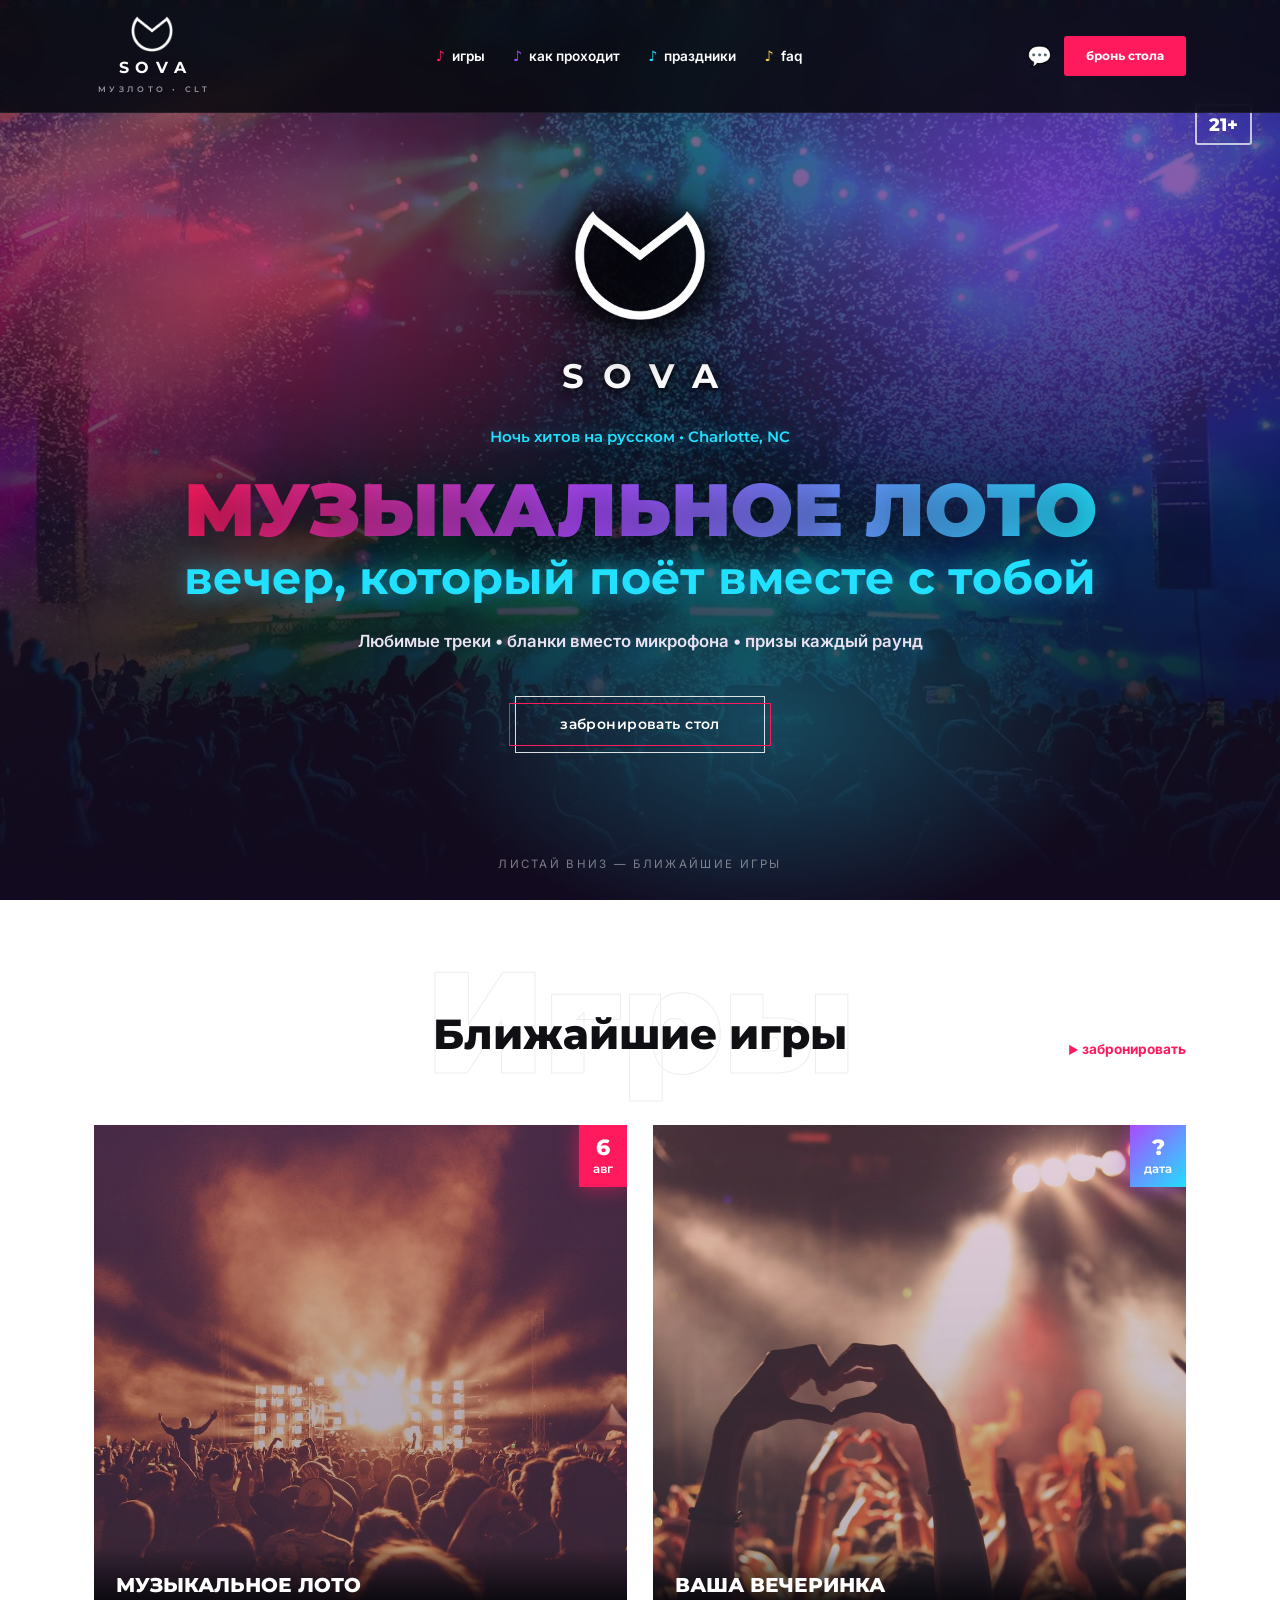
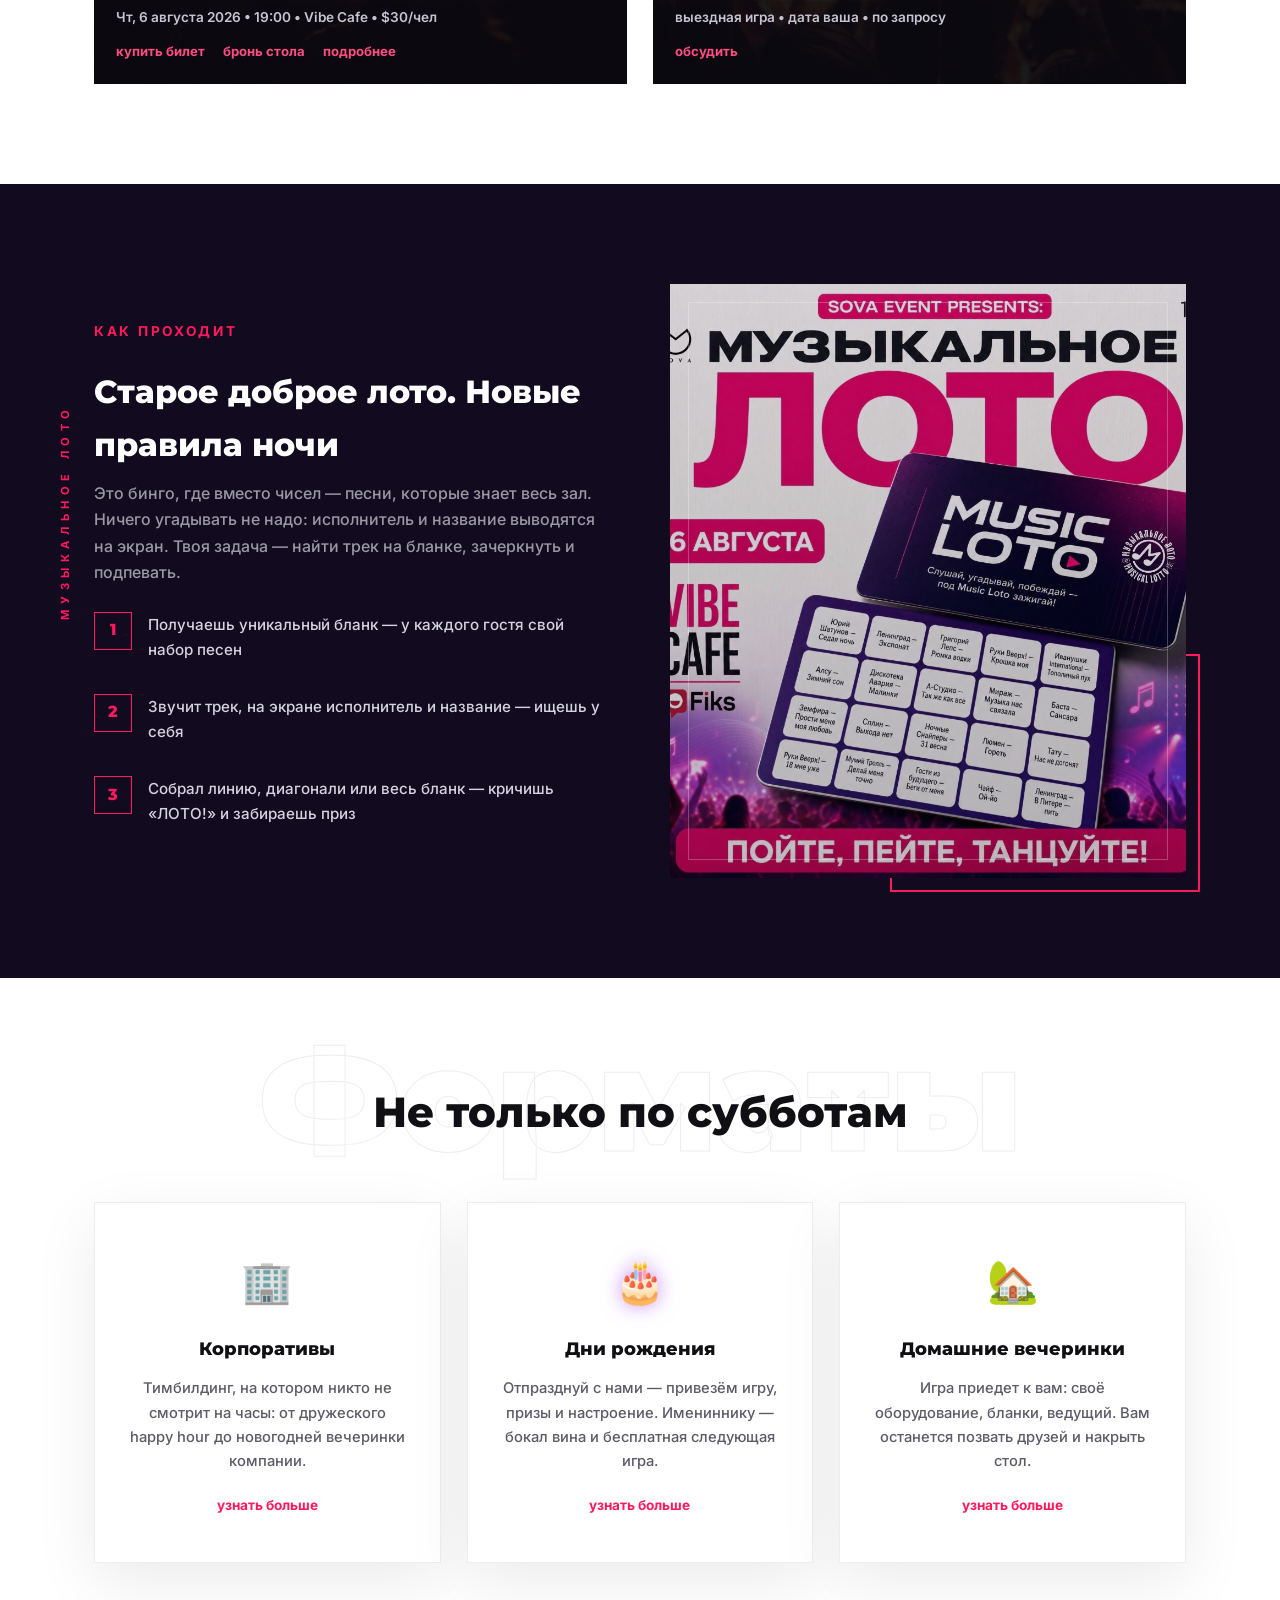
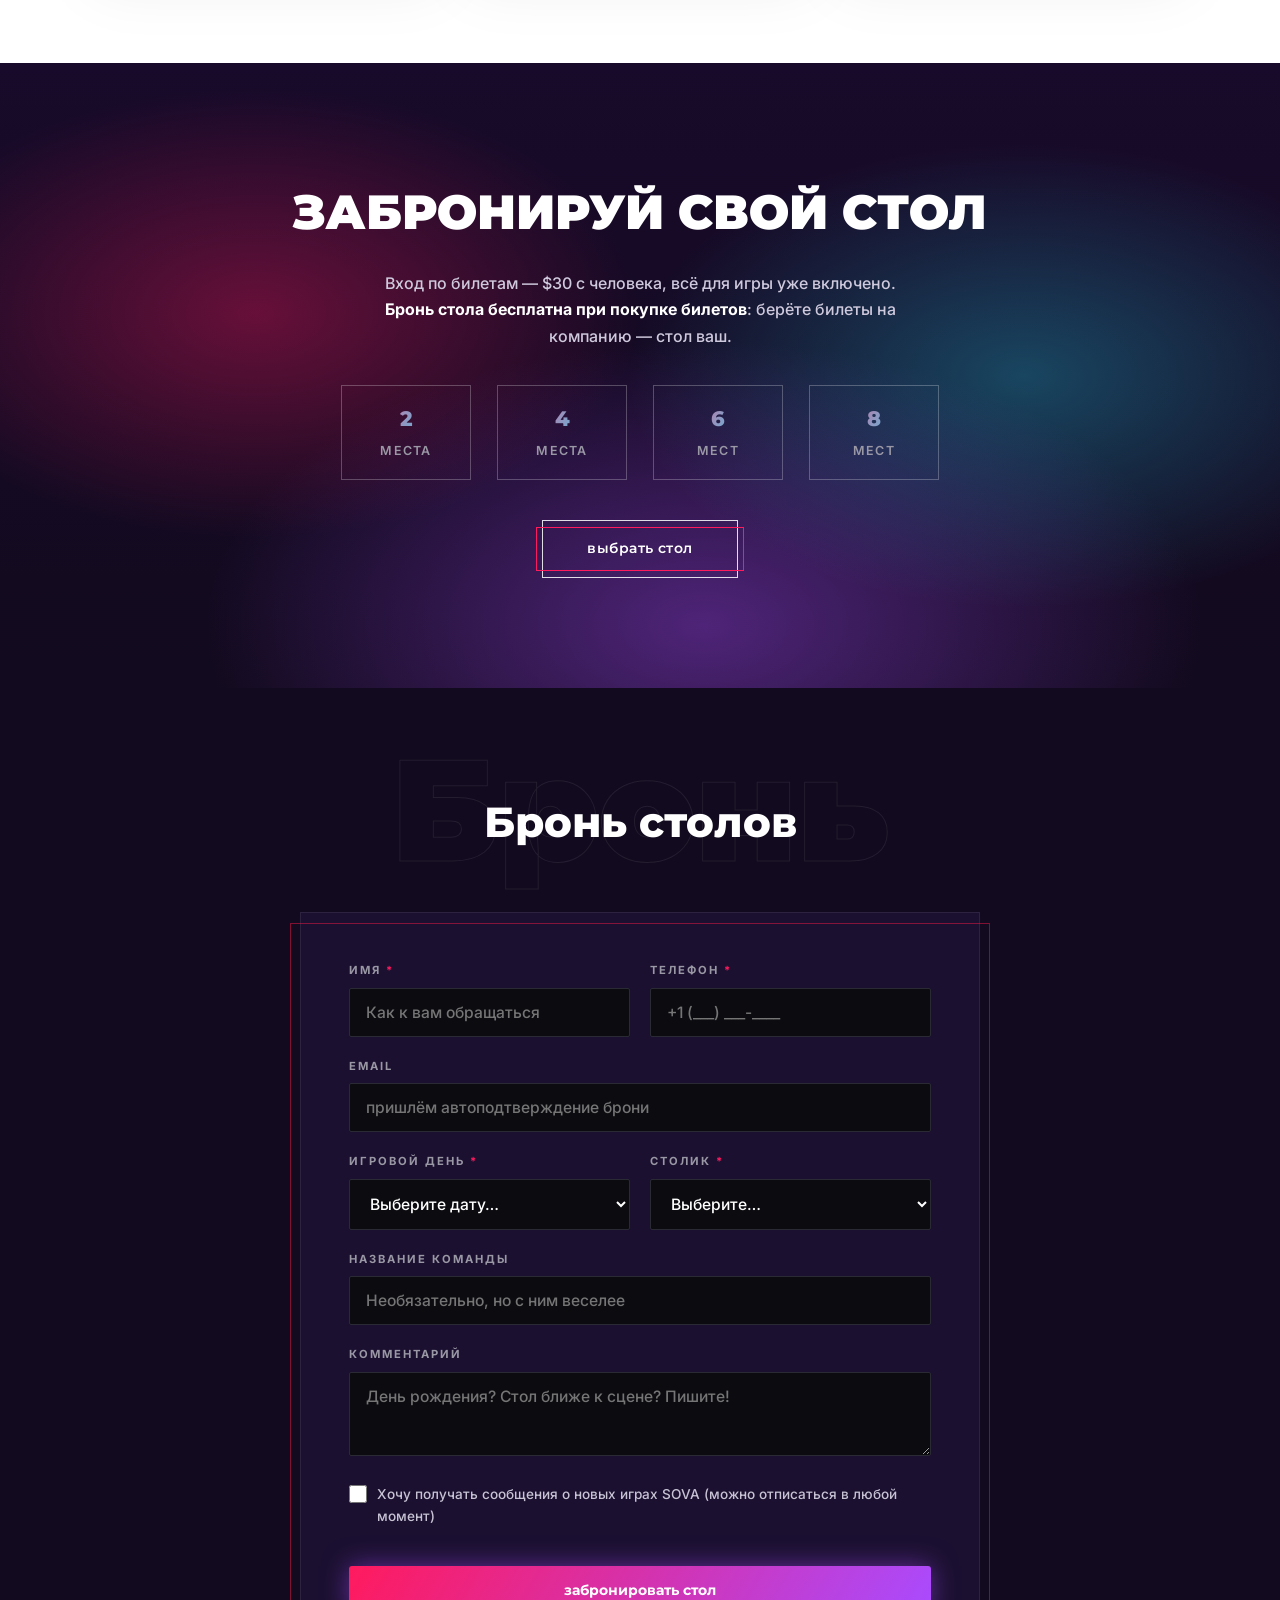
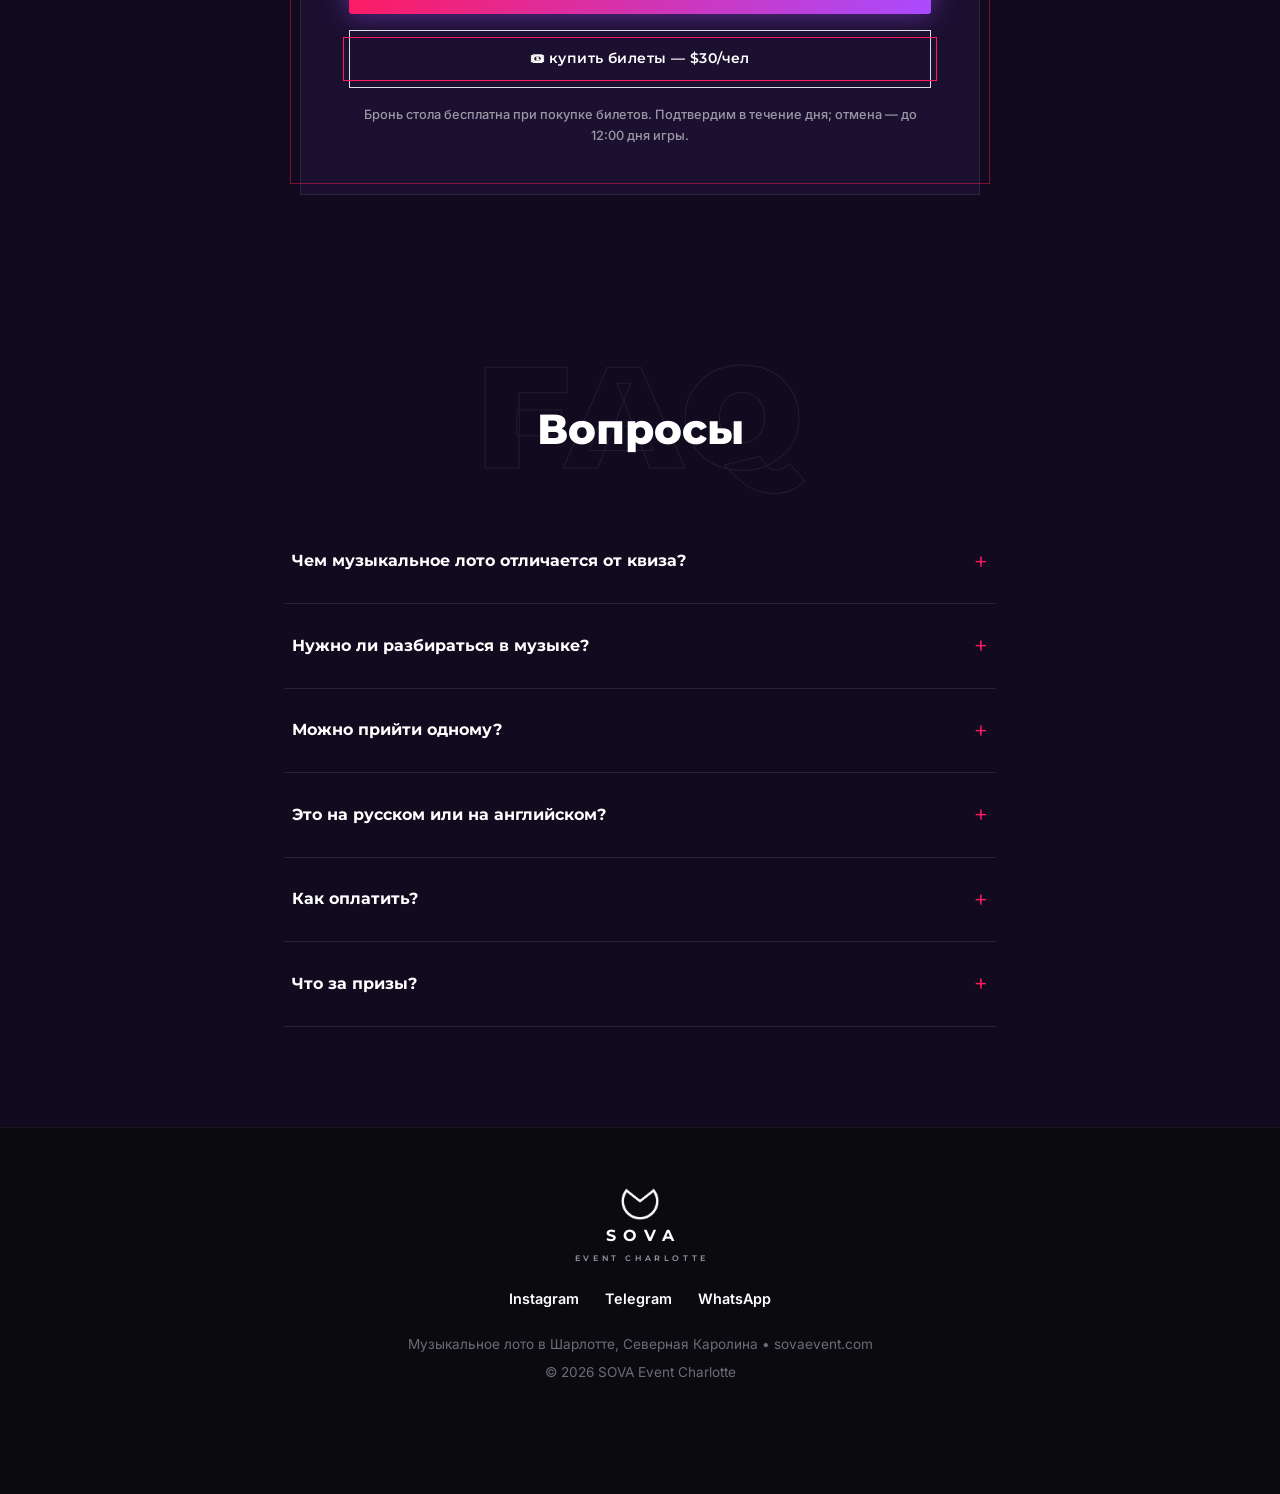
==== commit e008d3d2: "All photos unified to 1080x1080 square; editor auto-crops uploads to square" ====
--- a/index.html
+++ b/index.html
@@ -11,10 +11,10 @@
 <link rel="icon" type="image/svg+xml" href="img/favicon.svg">
 <style>
   :root{
-    --dark:#0e0e13;
-    --dark2:#15151c;
-    --accent:#f01846;
-    --accent-h:#ff2f5c;
+    --dark:#120a1e;
+    --dark2:#1b1030;
+    --accent:#ff1a5e;
+    --accent-h:#ff4d82;
     --violet1:#5b1670;
     --violet2:#2a0a55;
     --text:#ffffff;
@@ -22,6 +22,8 @@
     --gray:#9a98a5;
     --gray-d:#6d6b78;
     --white:#ffffff;
+    --neon-cyan:#22e0ff;
+    --neon-violet:#a94bff;
   }
   *{margin:0;padding:0;box-sizing:border-box}
   html{scroll-behavior:smooth}
@@ -71,15 +73,17 @@
     font-family:'Montserrat';font-weight:700;font-size:.9rem;text-transform:lowercase;border-radius:3px;
     border:none;cursor:pointer;transition:background .2s,transform .15s;
   }
-  .btn-solid:hover{background:var(--accent-h);transform:translateY(-2px)}
+  .btn-solid{background:linear-gradient(120deg,#ff1a5e,#a94bff);box-shadow:0 0 26px rgba(169,75,255,.5)}
+  .btn-solid:hover{background:linear-gradient(120deg,#ff4d82,#22e0ff);transform:translateY(-2px);box-shadow:0 0 46px rgba(34,224,255,.5)}
 
   /* ============ HERO ============ */
   header{
     min-height:100vh;display:flex;flex-direction:column;justify-content:center;align-items:center;
     text-align:center;position:relative;padding:120px 20px 80px;
     background:
-      radial-gradient(60% 55% at 22% 30%,rgba(240,24,70,.30),transparent 60%),
-      radial-gradient(55% 60% at 80% 25%,rgba(122,31,160,.45),transparent 65%),
+      radial-gradient(60% 55% at 20% 28%,rgba(255,26,94,.5),transparent 60%),
+      radial-gradient(55% 60% at 82% 22%,rgba(169,75,255,.55),transparent 65%),
+      radial-gradient(45% 40% at 60% 80%,rgba(34,224,255,.28),transparent 60%),
       linear-gradient(180deg,rgba(20,8,40,.55) 0%,rgba(14,7,25,.72) 55%,var(--dark) 100%),
       url('img/hero.jpg') center/cover no-repeat;
   }
@@ -104,13 +108,13 @@
     text-shadow:0 2px 10px rgba(0,0,0,.95),0 0 30px rgba(0,0,0,.8);
   }
   .pre-head{
-    font-family:'Montserrat';font-weight:600;font-size:.95rem;margin-bottom:22px;color:#fff;
+    font-family:'Montserrat';font-weight:600;font-size:.95rem;margin-bottom:22px;color:var(--neon-cyan);text-shadow:0 0 16px rgba(34,224,255,.4);
   }
   h1{
     font-weight:900;font-size:clamp(2.4rem,6.5vw,4.6rem);line-height:1.05;text-transform:uppercase;
     text-shadow:0 6px 40px rgba(0,0,0,.45);
   }
-  h1 .soft{display:block;text-transform:none;font-weight:700;font-size:.62em;margin-top:6px}
+  h1 .soft{display:block;text-transform:none;font-weight:700;font-size:.62em;margin-top:6px;color:var(--neon-cyan);text-shadow:0 0 24px rgba(34,224,255,.5)}
   .hero-sub{margin:26px 0 40px;color:#e8e2f2;font-size:1.05rem;font-weight:600}
   .hero-note{
     position:absolute;bottom:26px;left:50%;transform:translateX(-50%);
@@ -124,13 +128,30 @@
   /* ============ СЕКЦИИ ============ */
   section{padding:100px 0;position:relative}
   .sec-head{text-align:center;margin-bottom:56px;position:relative}
-  .watermark{
+  .watermark{filter:drop-shadow(0 0 20px rgba(255,26,94,.15));
     position:absolute;left:50%;top:50%;transform:translate(-50%,-58%);
     font-family:'Montserrat';font-weight:900;font-size:clamp(4rem,13vw,9rem);line-height:1;
     color:transparent;-webkit-text-stroke:1px rgba(128,128,140,.16);pointer-events:none;white-space:nowrap;
   }
-  .light .watermark{-webkit-text-stroke:1px rgba(20,20,30,.08)}
+  .light .watermark{filter:drop-shadow(0 0 20px rgba(255,26,94,.15));-webkit-text-stroke:1px rgba(20,20,30,.08)}
   .sec-head h2{font-weight:800;font-size:clamp(1.8rem,4vw,2.6rem);position:relative}
+  /* многоцветные акценты (яркий неон+) */
+  h1 .l-grad, .grad-text{
+    background:linear-gradient(100deg,#ff1a5e 0%,#a94bff 45%,#22e0ff 100%);
+    -webkit-background-clip:text;background-clip:text;-webkit-text-fill-color:transparent;
+  }
+  .nav-links a:nth-child(1) i{color:#ff1a5e}
+  .nav-links a:nth-child(2) i{color:#a94bff}
+  .nav-links a:nth-child(3) i{color:#22e0ff}
+  .nav-links a:nth-child(4) i{color:#ffd24b}
+  .ev:nth-child(2) .date{background:linear-gradient(135deg,#a94bff,#22e0ff);box-shadow:0 0 22px rgba(169,75,255,.6)}
+  .srv:nth-child(2) .ic{filter:drop-shadow(0 0 10px rgba(169,75,255,.6))}
+  .vip{background:
+      radial-gradient(50% 60% at 20% 40%,rgba(255,26,94,.35),transparent 60%),
+      radial-gradient(50% 60% at 80% 50%,rgba(34,224,255,.28),transparent 62%),
+      radial-gradient(60% 70% at 55% 90%,rgba(169,75,255,.4),transparent 65%),
+      linear-gradient(180deg,#180a2a,#120a1e) !important}
+  .vip .t b{background:linear-gradient(120deg,#ff4d82,#22e0ff);-webkit-background-clip:text;background-clip:text;-webkit-text-fill-color:transparent}
   .sec-head .link-right{
     position:absolute;right:0;bottom:8px;color:var(--accent);text-decoration:none;font-weight:700;font-size:.85rem;
   }
@@ -152,7 +173,7 @@
   .ev:nth-child(1) .bg{background:linear-gradient(180deg,rgba(74,15,122,.25),rgba(20,8,40,.35)),url('img/ev-classics.jpg') center/cover no-repeat}
   .ev:nth-child(2) .bg{background:linear-gradient(180deg,rgba(122,21,80,.2),rgba(20,8,40,.35)),url('img/ev-private.jpg') center/cover no-repeat}
   .ev .date{
-    position:absolute;top:0;right:0;background:var(--accent);color:#fff;text-align:center;
+    position:absolute;top:0;right:0;background:var(--accent);color:#fff;text-align:center;box-shadow:0 0 22px rgba(255,26,94,.6);
     padding:10px 14px;font-family:'Montserrat';line-height:1.1;z-index:2;
   }
   .ev .date b{display:block;font-size:1.4rem;font-weight:800}
@@ -324,7 +345,7 @@
   <img class="hero-logo" src="img/sova-mark.png" alt="SOVA">
   <div class="hero-brand">SOVA</div>
   <div class="pre-head" id="t-pre-head">Ночь хитов на русском &bull; Charlotte, NC</div>
-  <h1><span id="t-hero-title">Музыкальное лото</span><span class="soft" id="t-hero-soft">вечер, который поёт вместе с тобой</span></h1>
+  <h1><span id="t-hero-title" class="grad-text">Музыкальное лото</span><span class="soft" id="t-hero-soft">вечер, который поёт вместе с тобой</span></h1>
   <p class="hero-sub" id="t-hero-sub">Любимые треки &bull; бланки вместо микрофона &bull; призы каждый раунд</p>
   <a href="#booking" class="btn-ghost">забронировать стол</a>
   <div class="hero-note">листай вниз — ближайшие игры</div>
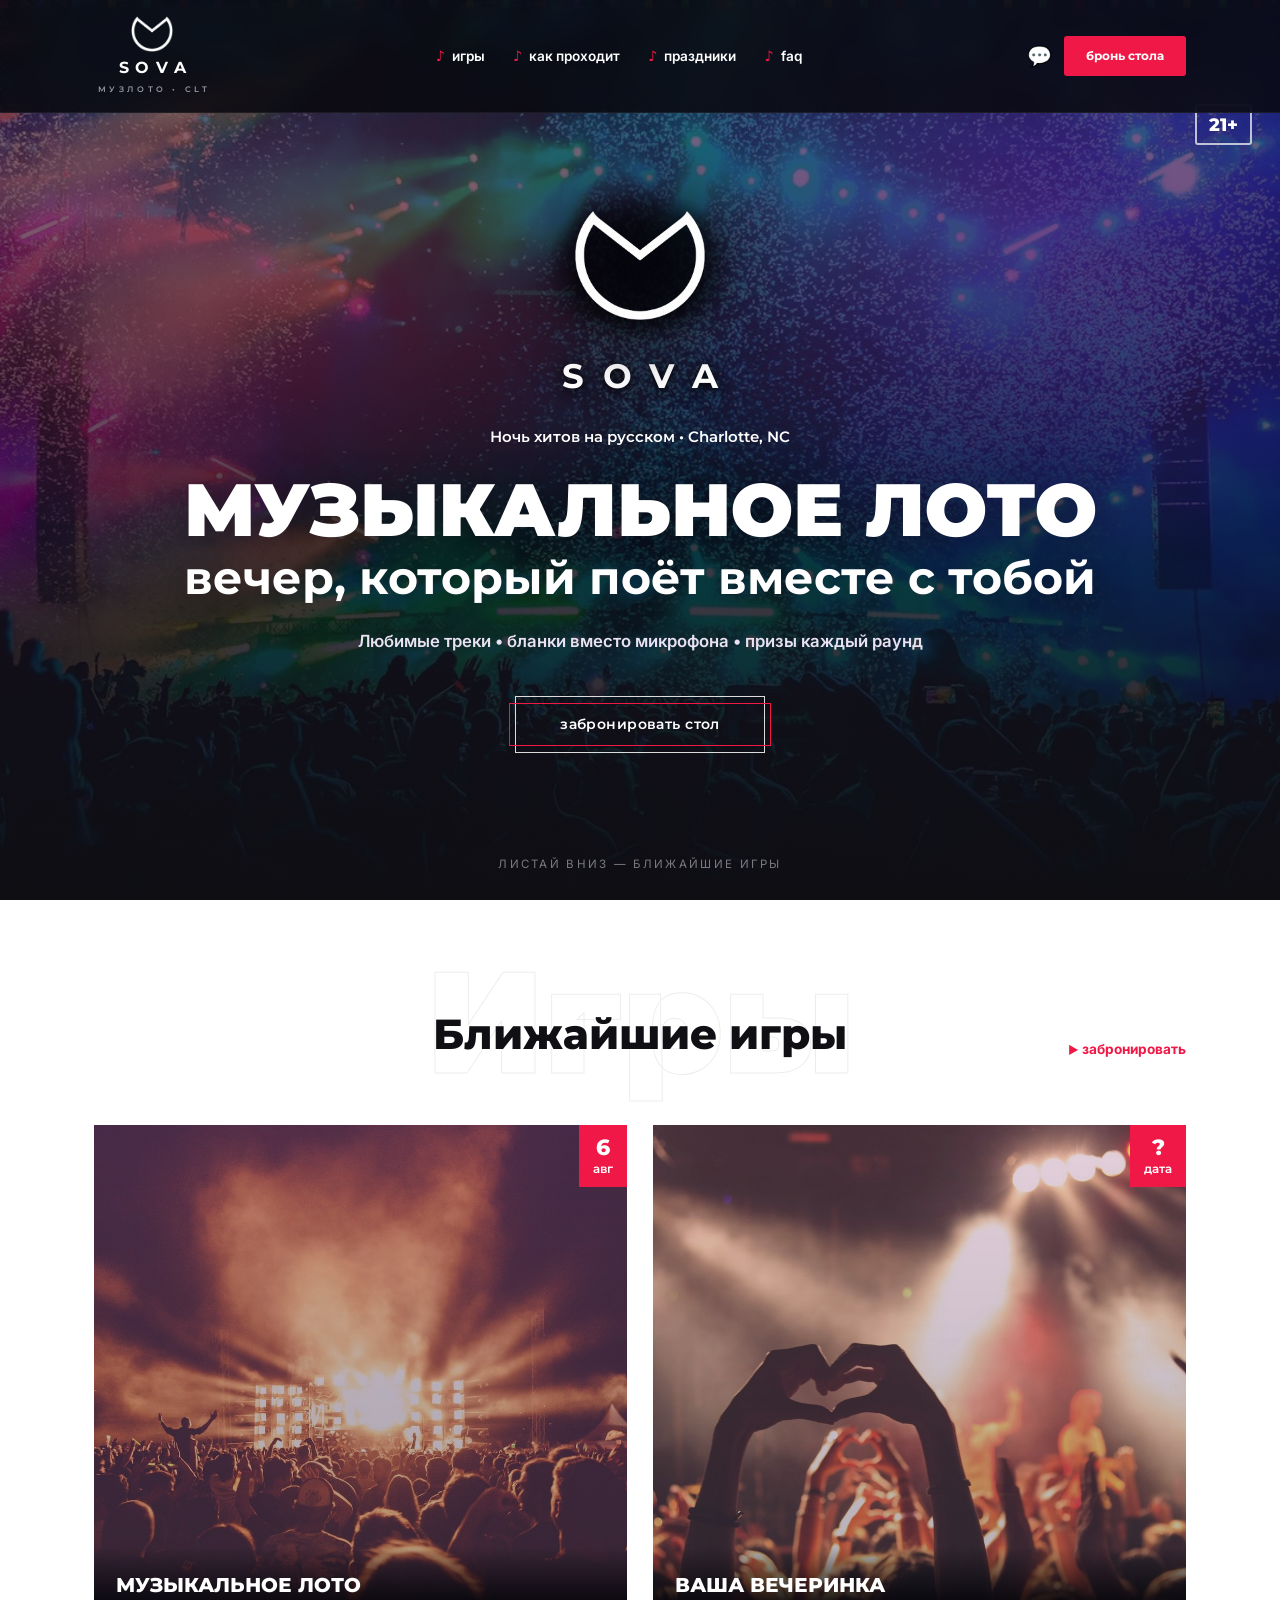
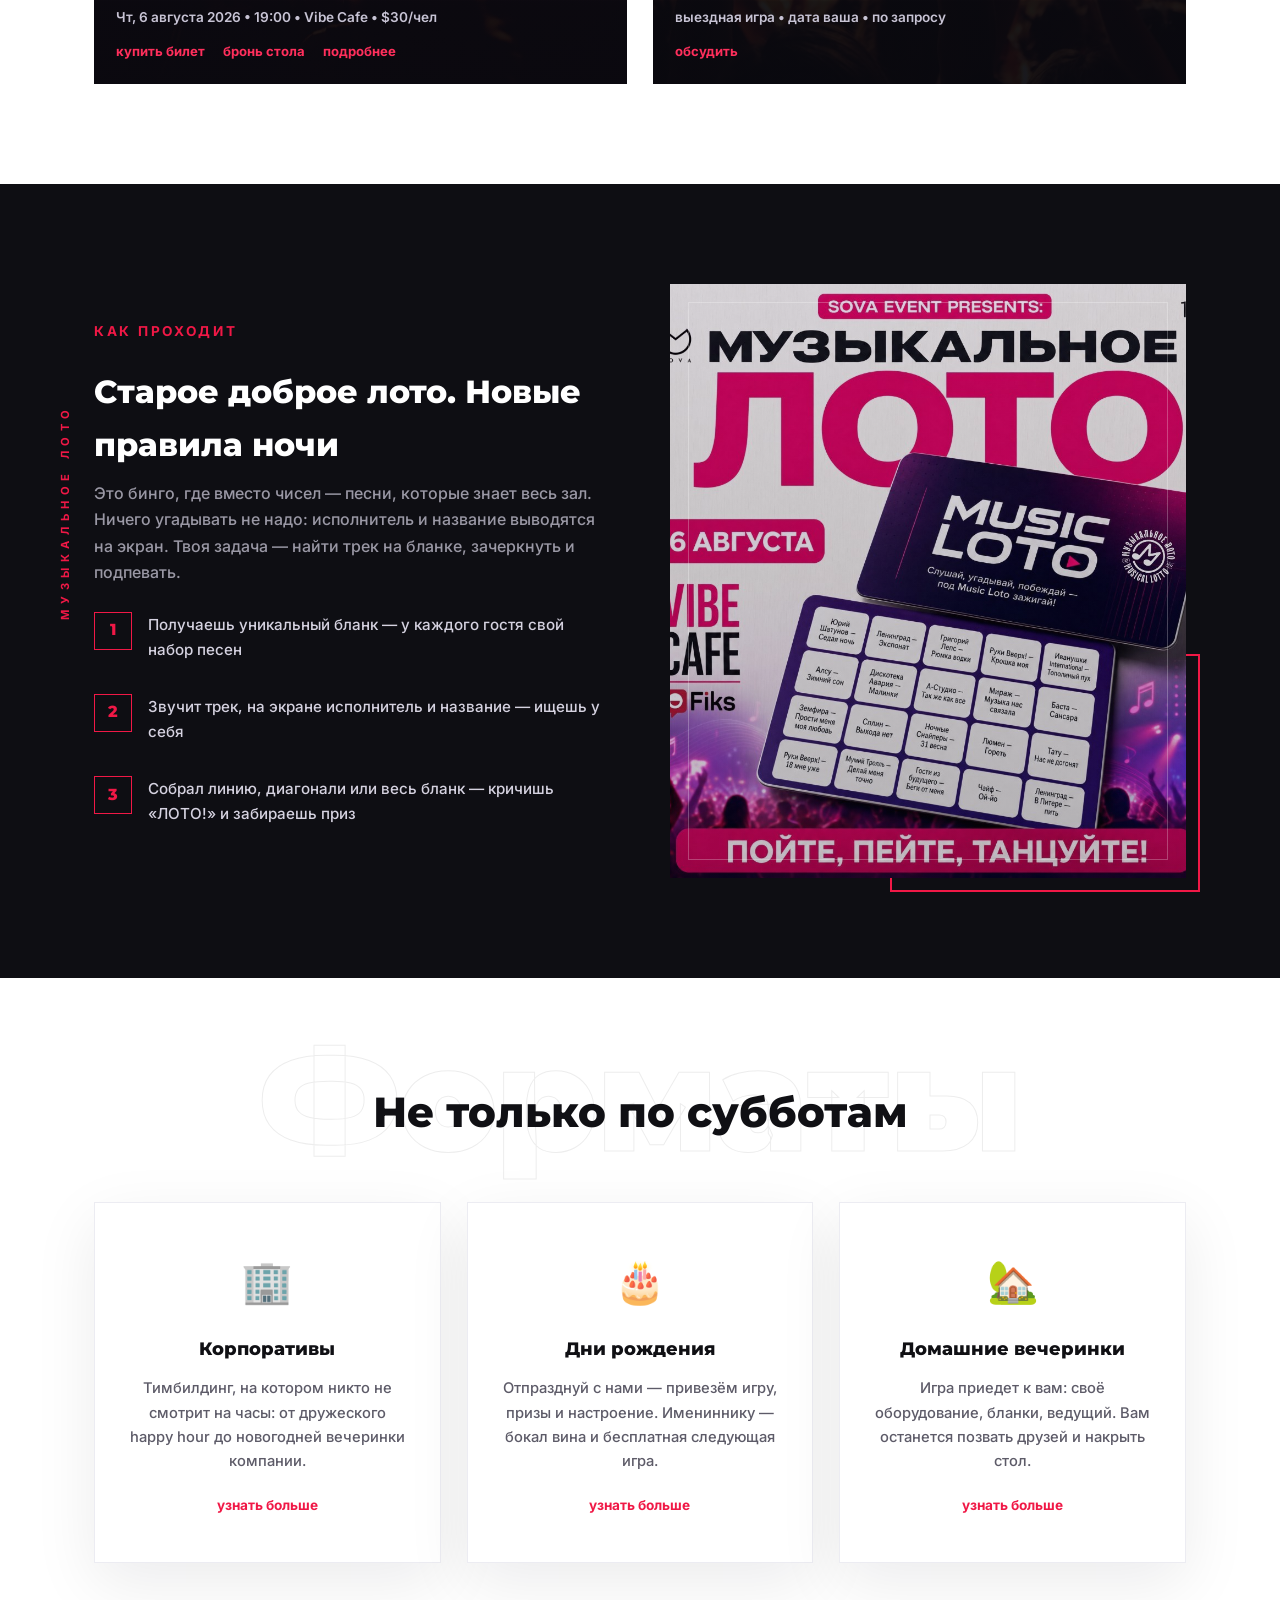
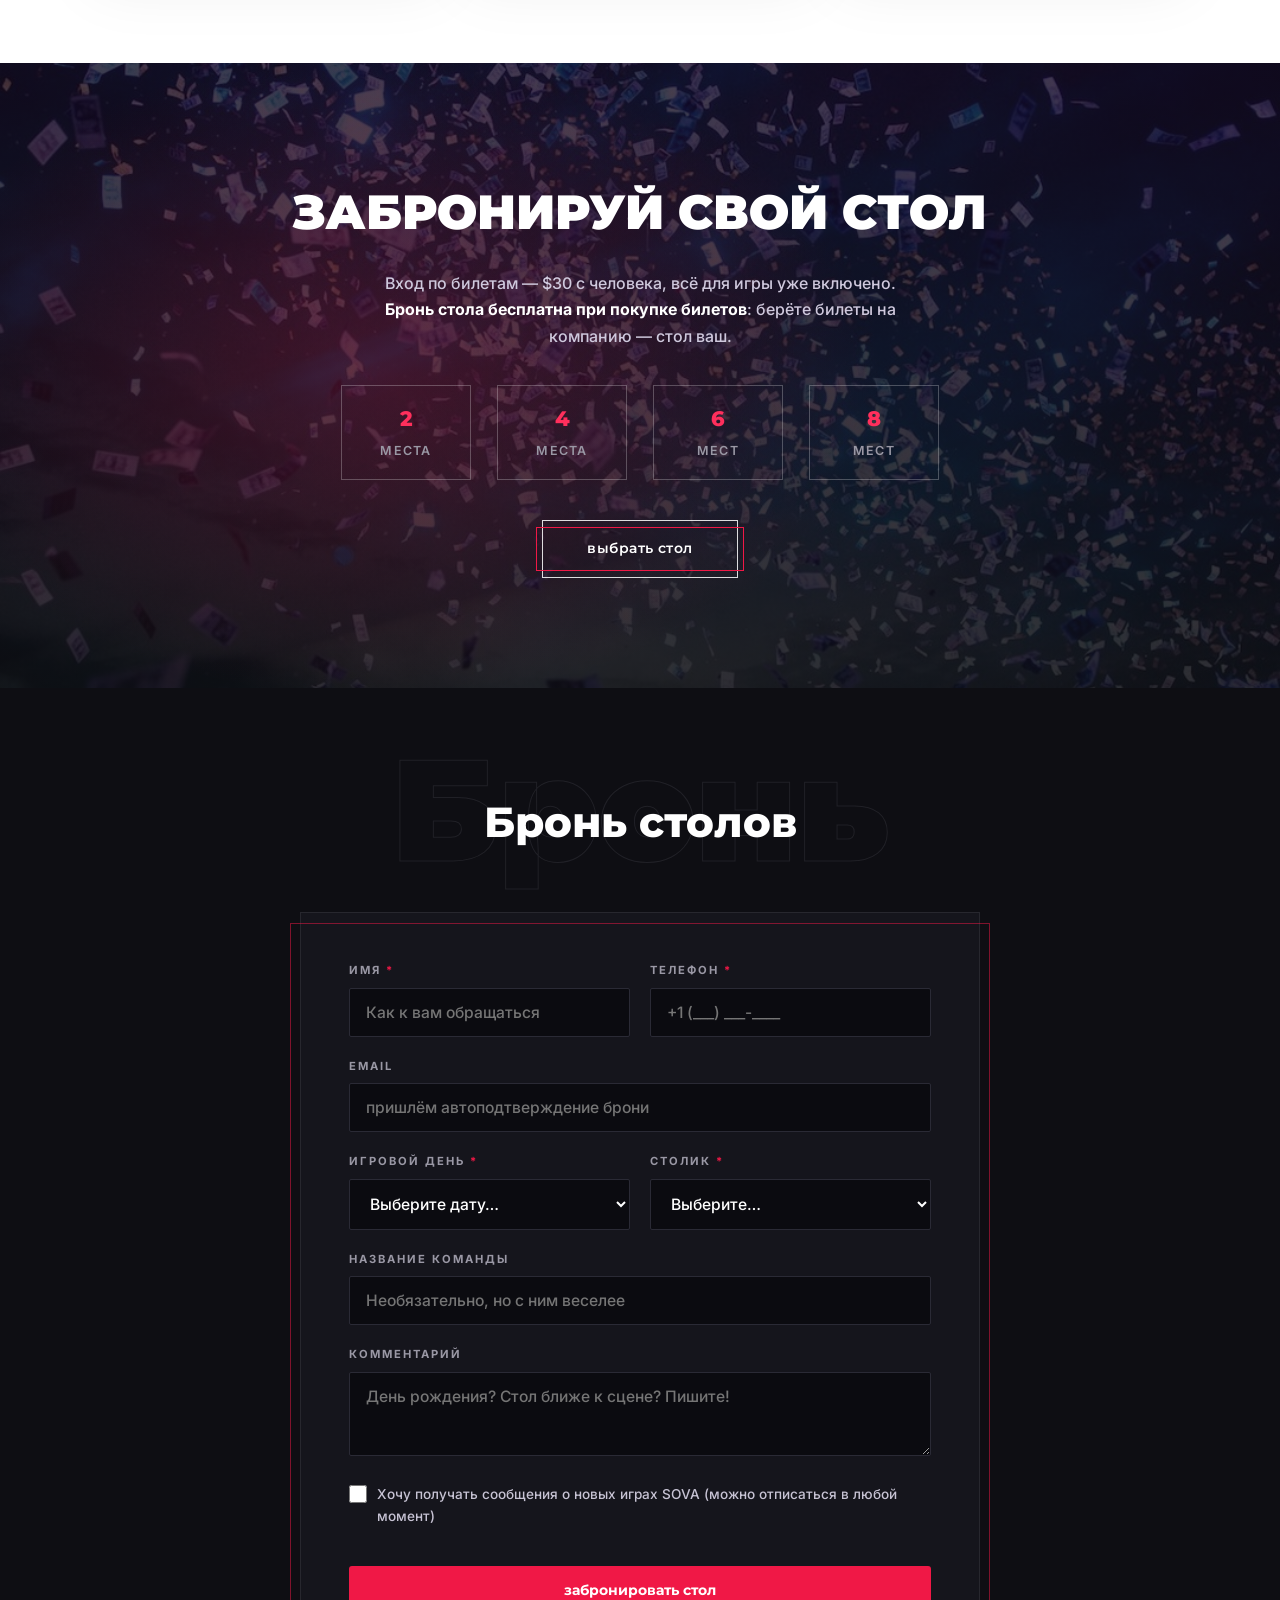
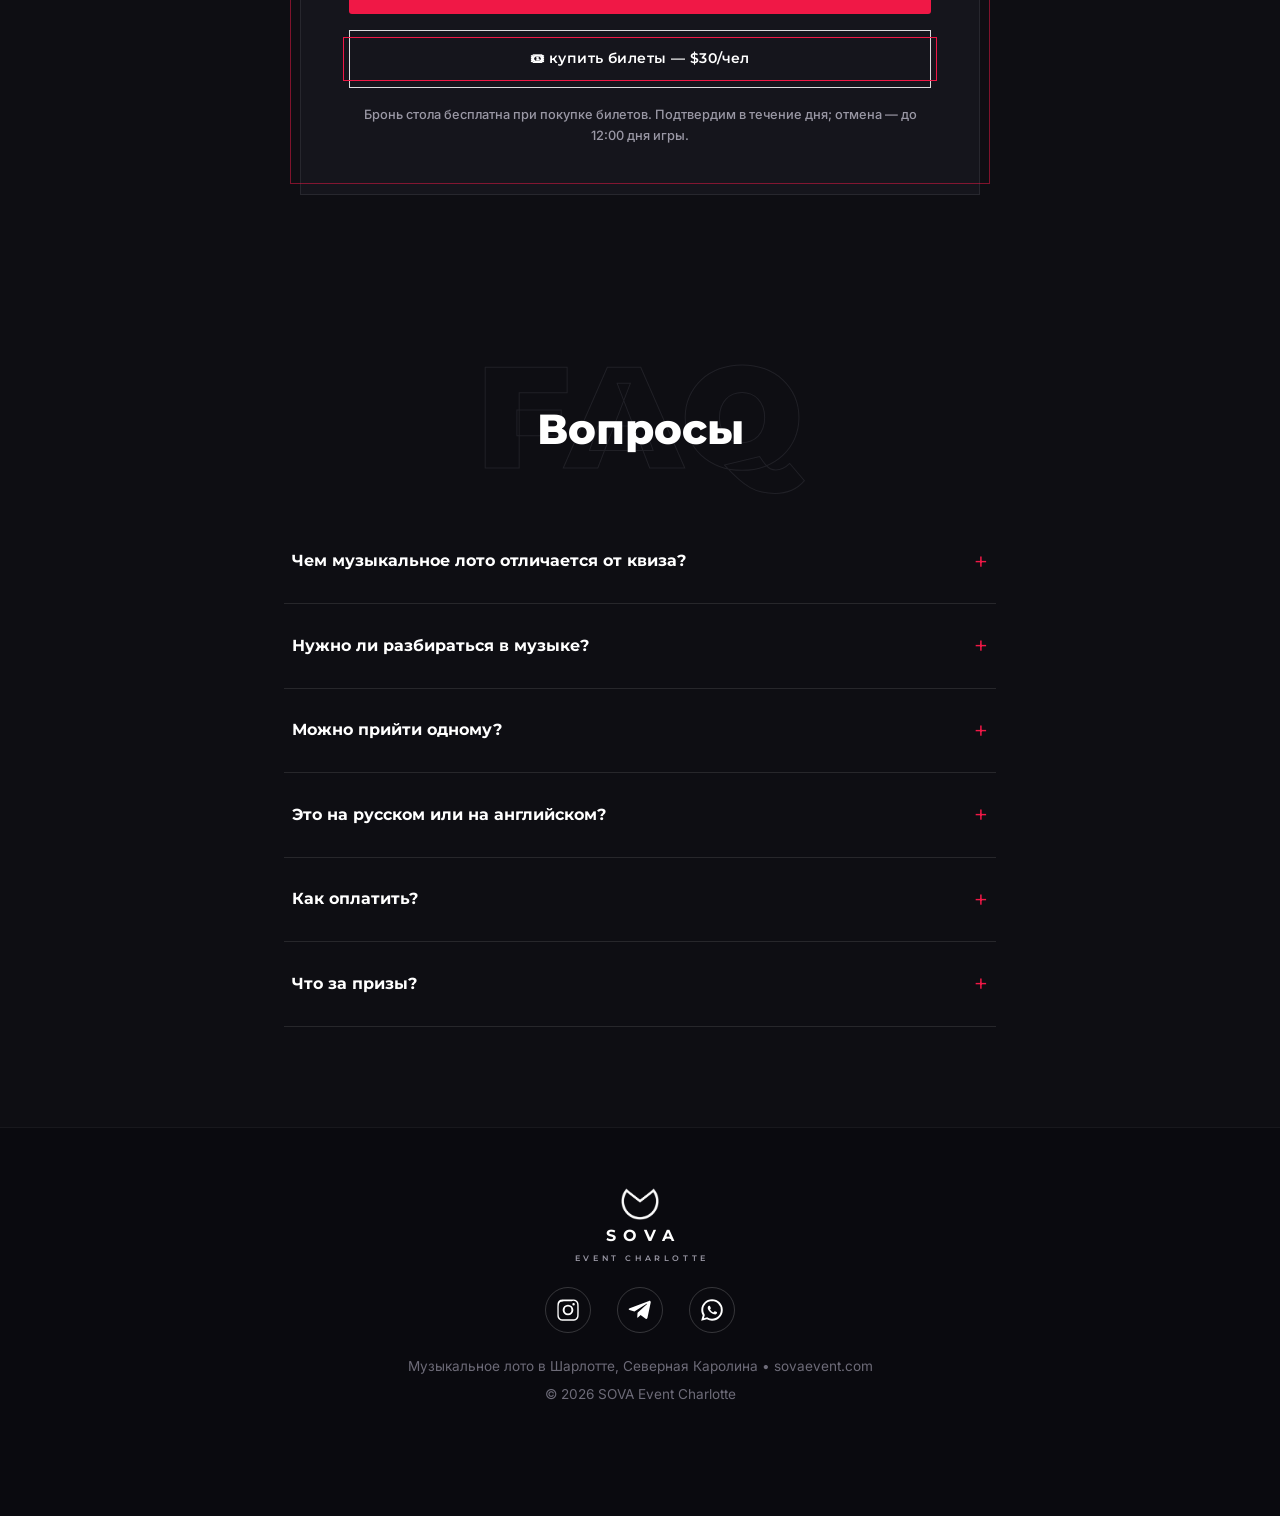
==== commit 00d23811: "Footer: SVG social icons (IG/TG/WA) instead of text; restore Clubio live" ====
--- a/index.html
+++ b/index.html
@@ -11,10 +11,10 @@
 <link rel="icon" type="image/svg+xml" href="img/favicon.svg">
 <style>
   :root{
-    --dark:#120a1e;
-    --dark2:#1b1030;
-    --accent:#ff1a5e;
-    --accent-h:#ff4d82;
+    --dark:#0e0e13;
+    --dark2:#15151c;
+    --accent:#f01846;
+    --accent-h:#ff2f5c;
     --violet1:#5b1670;
     --violet2:#2a0a55;
     --text:#ffffff;
@@ -22,8 +22,6 @@
     --gray:#9a98a5;
     --gray-d:#6d6b78;
     --white:#ffffff;
-    --neon-cyan:#22e0ff;
-    --neon-violet:#a94bff;
   }
   *{margin:0;padding:0;box-sizing:border-box}
   html{scroll-behavior:smooth}
@@ -73,17 +71,15 @@
     font-family:'Montserrat';font-weight:700;font-size:.9rem;text-transform:lowercase;border-radius:3px;
     border:none;cursor:pointer;transition:background .2s,transform .15s;
   }
-  .btn-solid{background:linear-gradient(120deg,#ff1a5e,#a94bff);box-shadow:0 0 26px rgba(169,75,255,.5)}
-  .btn-solid:hover{background:linear-gradient(120deg,#ff4d82,#22e0ff);transform:translateY(-2px);box-shadow:0 0 46px rgba(34,224,255,.5)}
+  .btn-solid:hover{background:var(--accent-h);transform:translateY(-2px)}
 
   /* ============ HERO ============ */
   header{
     min-height:100vh;display:flex;flex-direction:column;justify-content:center;align-items:center;
     text-align:center;position:relative;padding:120px 20px 80px;
     background:
-      radial-gradient(60% 55% at 20% 28%,rgba(255,26,94,.5),transparent 60%),
-      radial-gradient(55% 60% at 82% 22%,rgba(169,75,255,.55),transparent 65%),
-      radial-gradient(45% 40% at 60% 80%,rgba(34,224,255,.28),transparent 60%),
+      radial-gradient(60% 55% at 22% 30%,rgba(240,24,70,.30),transparent 60%),
+      radial-gradient(55% 60% at 80% 25%,rgba(122,31,160,.45),transparent 65%),
       linear-gradient(180deg,rgba(20,8,40,.55) 0%,rgba(14,7,25,.72) 55%,var(--dark) 100%),
       url('img/hero.jpg') center/cover no-repeat;
   }
@@ -108,13 +104,13 @@
     text-shadow:0 2px 10px rgba(0,0,0,.95),0 0 30px rgba(0,0,0,.8);
   }
   .pre-head{
-    font-family:'Montserrat';font-weight:600;font-size:.95rem;margin-bottom:22px;color:var(--neon-cyan);text-shadow:0 0 16px rgba(34,224,255,.4);
+    font-family:'Montserrat';font-weight:600;font-size:.95rem;margin-bottom:22px;color:#fff;
   }
   h1{
     font-weight:900;font-size:clamp(2.4rem,6.5vw,4.6rem);line-height:1.05;text-transform:uppercase;
     text-shadow:0 6px 40px rgba(0,0,0,.45);
   }
-  h1 .soft{display:block;text-transform:none;font-weight:700;font-size:.62em;margin-top:6px;color:var(--neon-cyan);text-shadow:0 0 24px rgba(34,224,255,.5)}
+  h1 .soft{display:block;text-transform:none;font-weight:700;font-size:.62em;margin-top:6px}
   .hero-sub{margin:26px 0 40px;color:#e8e2f2;font-size:1.05rem;font-weight:600}
   .hero-note{
     position:absolute;bottom:26px;left:50%;transform:translateX(-50%);
@@ -128,30 +124,13 @@
   /* ============ СЕКЦИИ ============ */
   section{padding:100px 0;position:relative}
   .sec-head{text-align:center;margin-bottom:56px;position:relative}
-  .watermark{filter:drop-shadow(0 0 20px rgba(255,26,94,.15));
+  .watermark{
     position:absolute;left:50%;top:50%;transform:translate(-50%,-58%);
     font-family:'Montserrat';font-weight:900;font-size:clamp(4rem,13vw,9rem);line-height:1;
     color:transparent;-webkit-text-stroke:1px rgba(128,128,140,.16);pointer-events:none;white-space:nowrap;
   }
-  .light .watermark{filter:drop-shadow(0 0 20px rgba(255,26,94,.15));-webkit-text-stroke:1px rgba(20,20,30,.08)}
+  .light .watermark{-webkit-text-stroke:1px rgba(20,20,30,.08)}
   .sec-head h2{font-weight:800;font-size:clamp(1.8rem,4vw,2.6rem);position:relative}
-  /* многоцветные акценты (яркий неон+) */
-  h1 .l-grad, .grad-text{
-    background:linear-gradient(100deg,#ff1a5e 0%,#a94bff 45%,#22e0ff 100%);
-    -webkit-background-clip:text;background-clip:text;-webkit-text-fill-color:transparent;
-  }
-  .nav-links a:nth-child(1) i{color:#ff1a5e}
-  .nav-links a:nth-child(2) i{color:#a94bff}
-  .nav-links a:nth-child(3) i{color:#22e0ff}
-  .nav-links a:nth-child(4) i{color:#ffd24b}
-  .ev:nth-child(2) .date{background:linear-gradient(135deg,#a94bff,#22e0ff);box-shadow:0 0 22px rgba(169,75,255,.6)}
-  .srv:nth-child(2) .ic{filter:drop-shadow(0 0 10px rgba(169,75,255,.6))}
-  .vip{background:
-      radial-gradient(50% 60% at 20% 40%,rgba(255,26,94,.35),transparent 60%),
-      radial-gradient(50% 60% at 80% 50%,rgba(34,224,255,.28),transparent 62%),
-      radial-gradient(60% 70% at 55% 90%,rgba(169,75,255,.4),transparent 65%),
-      linear-gradient(180deg,#180a2a,#120a1e) !important}
-  .vip .t b{background:linear-gradient(120deg,#ff4d82,#22e0ff);-webkit-background-clip:text;background-clip:text;-webkit-text-fill-color:transparent}
   .sec-head .link-right{
     position:absolute;right:0;bottom:8px;color:var(--accent);text-decoration:none;font-weight:700;font-size:.85rem;
   }
@@ -173,7 +152,7 @@
   .ev:nth-child(1) .bg{background:linear-gradient(180deg,rgba(74,15,122,.25),rgba(20,8,40,.35)),url('img/ev-classics.jpg') center/cover no-repeat}
   .ev:nth-child(2) .bg{background:linear-gradient(180deg,rgba(122,21,80,.2),rgba(20,8,40,.35)),url('img/ev-private.jpg') center/cover no-repeat}
   .ev .date{
-    position:absolute;top:0;right:0;background:var(--accent);color:#fff;text-align:center;box-shadow:0 0 22px rgba(255,26,94,.6);
+    position:absolute;top:0;right:0;background:var(--accent);color:#fff;text-align:center;
     padding:10px 14px;font-family:'Montserrat';line-height:1.1;z-index:2;
   }
   .ev .date b{display:block;font-size:1.4rem;font-weight:800}
@@ -294,7 +273,8 @@
   /* ============ FOOTER ============ */
   footer{background:#0a0a0f;border-top:1px solid rgba(255,255,255,.06);padding:60px 0 110px;text-align:center}
   footer .soc{display:flex;gap:26px;justify-content:center;margin:22px 0}
-  footer .soc a{color:#fff;text-decoration:none;font-weight:600;font-size:.9rem;transition:color .2s}
+  footer .soc a{color:#fff;text-decoration:none;transition:color .2s,transform .2s;display:inline-flex;width:46px;height:46px;align-items:center;justify-content:center;border:1px solid rgba(255,255,255,.18);border-radius:50%}
+  footer .soc a:hover{transform:translateY(-3px)}
   footer .soc a:hover{color:var(--accent-h)}
   footer p{color:var(--gray-d);font-size:.85rem}
 
@@ -345,7 +325,7 @@
   <img class="hero-logo" src="img/sova-mark.png" alt="SOVA">
   <div class="hero-brand">SOVA</div>
   <div class="pre-head" id="t-pre-head">Ночь хитов на русском &bull; Charlotte, NC</div>
-  <h1><span id="t-hero-title" class="grad-text">Музыкальное лото</span><span class="soft" id="t-hero-soft">вечер, который поёт вместе с тобой</span></h1>
+  <h1><span id="t-hero-title">Музыкальное лото</span><span class="soft" id="t-hero-soft">вечер, который поёт вместе с тобой</span></h1>
   <p class="hero-sub" id="t-hero-sub">Любимые треки &bull; бланки вместо микрофона &bull; призы каждый раунд</p>
   <a href="#booking" class="btn-ghost">забронировать стол</a>
   <div class="hero-note">листай вниз — ближайшие игры</div>
@@ -553,9 +533,9 @@
       <span class="tx">SOVA<span>Event Charlotte</span></span>
     </a>
     <div class="soc">
-      <a href="#" class="js-soc-instagram" rel="noopener">Instagram</a>
-      <a href="#" class="js-soc-telegram" rel="noopener">Telegram</a>
-      <a href="#" class="js-soc-whatsapp" rel="noopener">WhatsApp</a>
+      <a href="#" class="js-soc-instagram" rel="noopener"><svg viewBox="0 0 24 24" width="26" height="26" fill="currentColor" aria-hidden="true"><path d="M12 2.2c3.2 0 3.6 0 4.9.07 1.2.06 1.8.25 2.2.42.56.22.96.48 1.38.9.42.42.68.82.9 1.38.17.4.36 1 .42 2.2.06 1.3.07 1.7.07 4.9s0 3.6-.07 4.9c-.06 1.2-.25 1.8-.42 2.2-.22.56-.48.96-.9 1.38-.42.42-.82.68-1.38.9-.4.17-1 .36-2.2.42-1.3.06-1.7.07-4.9.07s-3.6 0-4.9-.07c-1.2-.06-1.8-.25-2.2-.42a3.7 3.7 0 0 1-1.38-.9 3.7 3.7 0 0 1-.9-1.38c-.17-.4-.36-1-.42-2.2C2.2 15.6 2.2 15.2 2.2 12s0-3.6.07-4.9c.06-1.2.25-1.8.42-2.2.22-.56.48-.96.9-1.38.42-.42.82-.68 1.38-.9.4-.17 1-.36 2.2-.42C8.4 2.2 8.8 2.2 12 2.2Zm0 1.8c-3.14 0-3.5 0-4.74.07-.9.04-1.38.2-1.7.32-.43.17-.74.37-1.06.7-.32.31-.52.62-.7 1.05-.12.32-.28.8-.32 1.7C3.4 8.5 3.4 8.86 3.4 12s0 3.5.07 4.74c.04.9.2 1.38.32 1.7.17.43.37.74.7 1.06.31.32.62.52 1.05.7.32.12.8.28 1.7.32 1.24.06 1.6.07 4.74.07s3.5 0 4.74-.07c.9-.04 1.38-.2 1.7-.32.43-.17.74-.37 1.06-.7.32-.31.52-.62.7-1.05.12-.32.28-.8.32-1.7.06-1.24.07-1.6.07-4.74s0-3.5-.07-4.74c-.04-.9-.2-1.38-.32-1.7a2.8 2.8 0 0 0-.7-1.06 2.8 2.8 0 0 0-1.05-.7c-.32-.12-.8-.28-1.7-.32C15.5 4 15.14 4 12 4Zm0 3.06a4.94 4.94 0 1 1 0 9.88 4.94 4.94 0 0 1 0-9.88Zm0 1.8a3.14 3.14 0 1 0 0 6.28 3.14 3.14 0 0 0 0-6.28Zm5.15-3.3a1.15 1.15 0 1 1 0 2.3 1.15 1.15 0 0 1 0-2.3Z"/></svg></a>
+      <a href="#" class="js-soc-telegram" rel="noopener"><svg viewBox="0 0 24 24" width="26" height="26" fill="currentColor" aria-hidden="true"><path d="M21.94 4.9 18.9 19.2c-.23 1.02-.83 1.27-1.68.79l-4.64-3.42-2.24 2.16c-.25.25-.46.46-.94.46l.33-4.73 8.6-7.77c.37-.33-.08-.52-.58-.19L6.83 13.4l-4.57-1.43c-1-.31-1.02-1 .2-1.48l17.87-6.9c.83-.3 1.56.2 1.6 1.3Z"/></svg></a>
+      <a href="#" class="js-soc-whatsapp" rel="noopener"><svg viewBox="0 0 24 24" width="26" height="26" fill="currentColor" aria-hidden="true"><path d="M12.04 2C6.58 2 2.13 6.45 2.13 11.9c0 1.75.46 3.45 1.32 4.95L2 22l5.3-1.39a9.9 9.9 0 0 0 4.73 1.2h.01c5.46 0 9.9-4.45 9.9-9.9 0-2.65-1.03-5.14-2.9-7.01A9.82 9.82 0 0 0 12.04 2Zm0 1.8c2.17 0 4.2.84 5.74 2.38a8.05 8.05 0 0 1 2.38 5.73c0 4.48-3.65 8.12-8.13 8.12h-.01a8.1 8.1 0 0 1-4.13-1.13l-.3-.18-3.06.8.82-2.99-.2-.31a8.05 8.05 0 0 1-1.24-4.32c0-4.48 3.65-8.12 8.14-8.12Zm-2.7 4.36c-.14 0-.37.05-.56.26-.19.21-.73.72-.73 1.75s.75 2.03.85 2.17c.11.14 1.47 2.36 3.63 3.22 1.8.72 2.17.58 2.56.54.39-.03 1.26-.51 1.44-1.01.18-.5.18-.93.13-1.02-.05-.09-.19-.14-.4-.25-.21-.11-1.26-.62-1.46-.69-.19-.07-.34-.11-.48.11-.14.21-.55.68-.67.82-.12.14-.25.16-.46.05-.21-.11-.9-.33-1.71-1.06-.63-.56-1.06-1.26-1.18-1.47-.12-.21-.01-.33.09-.44.1-.1.21-.25.32-.38.11-.13.14-.22.21-.37.07-.14.04-.27-.02-.38-.05-.11-.48-1.15-.66-1.57-.17-.41-.35-.35-.48-.36l-.4-.01Z"/></svg></a>
     </div>
     <p>Музыкальное лото в Шарлотте, Северная Каролина &bull; sovaevent.com</p>
     <p style="margin-top:6px">© 2026 SOVA Event Charlotte</p>
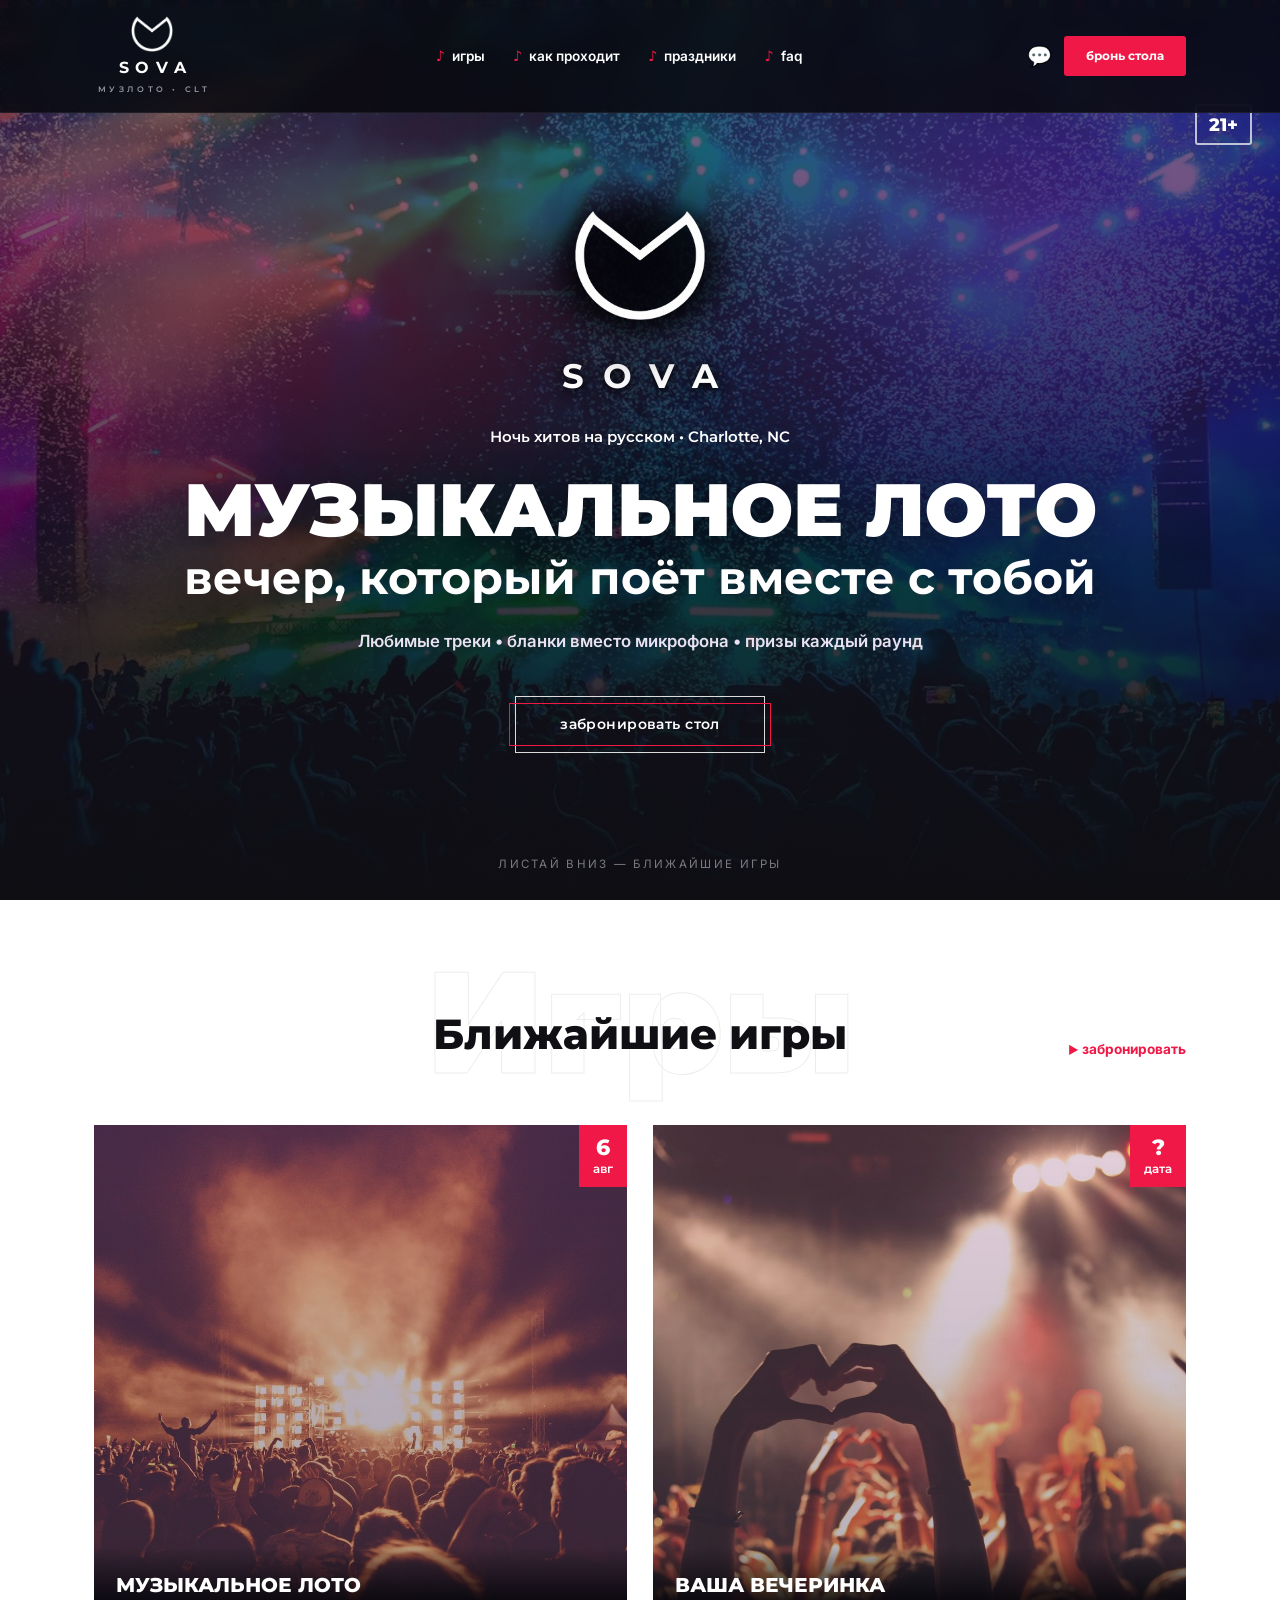
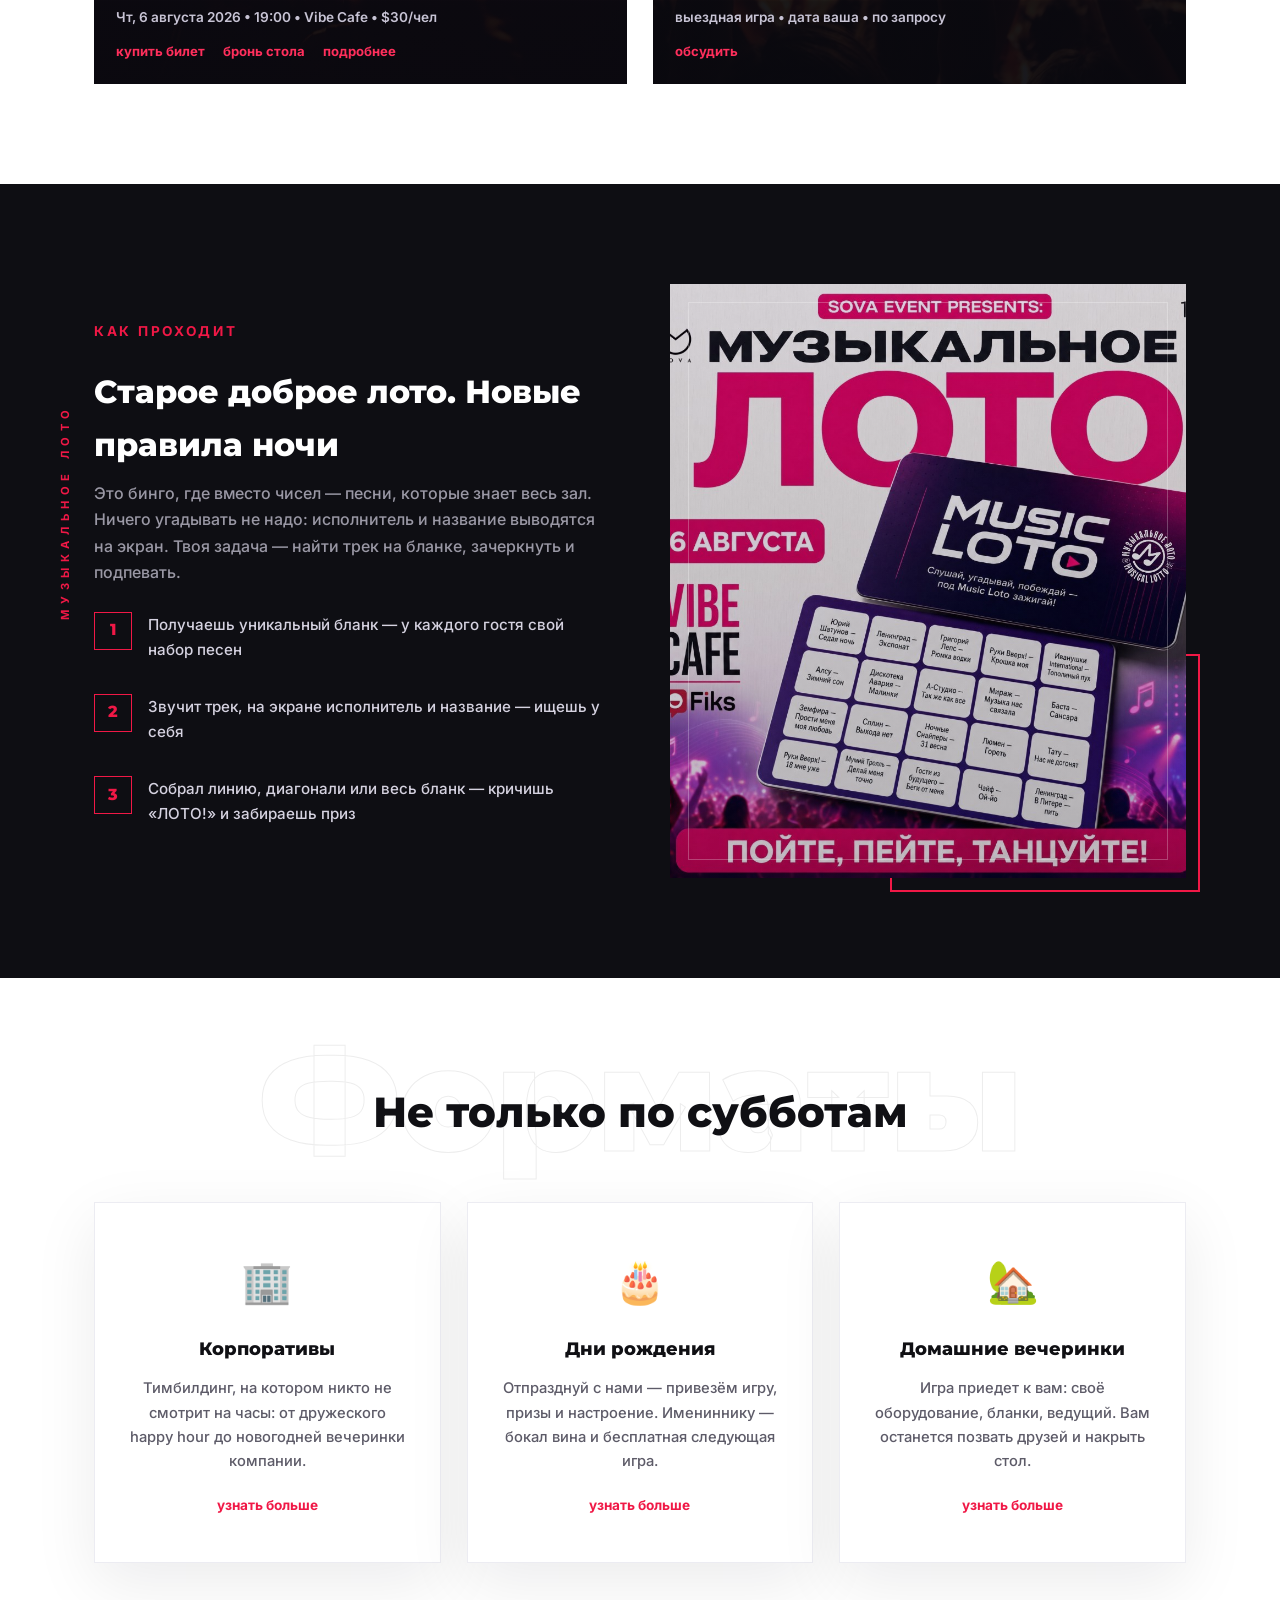
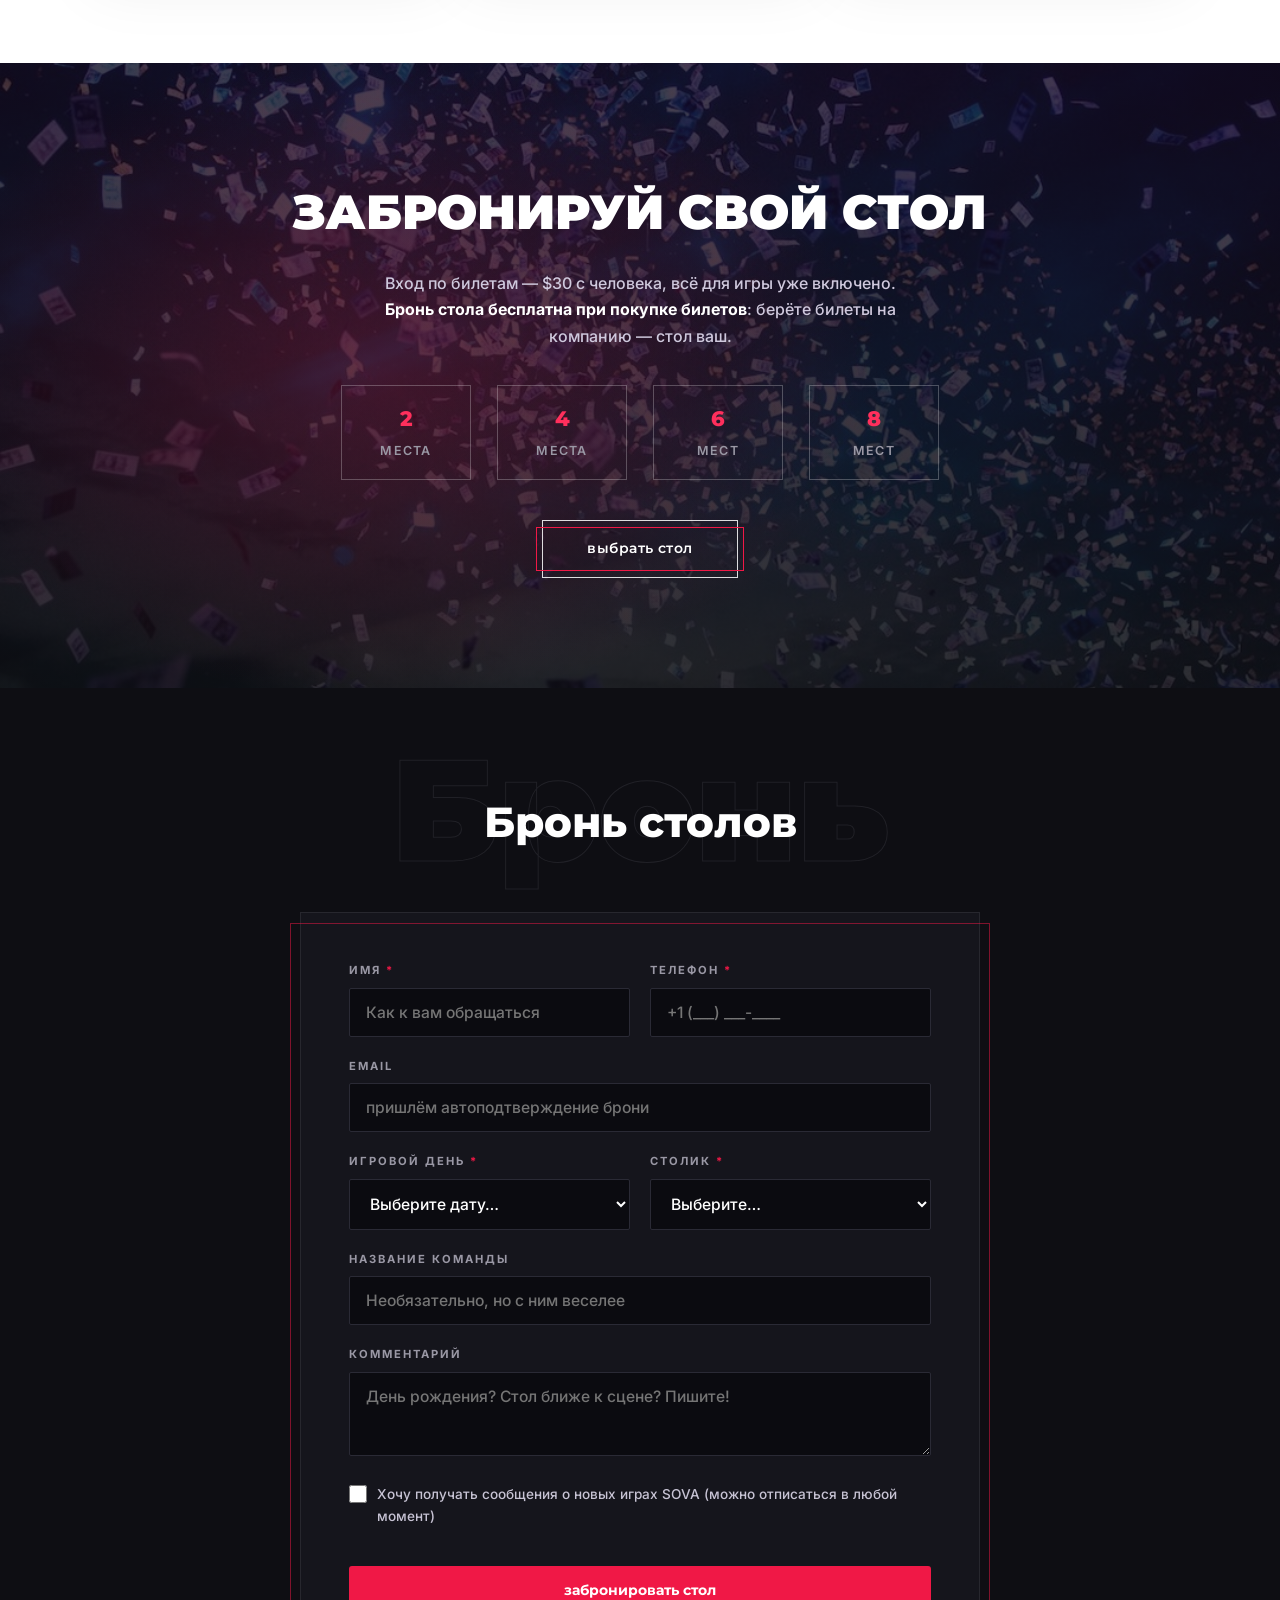
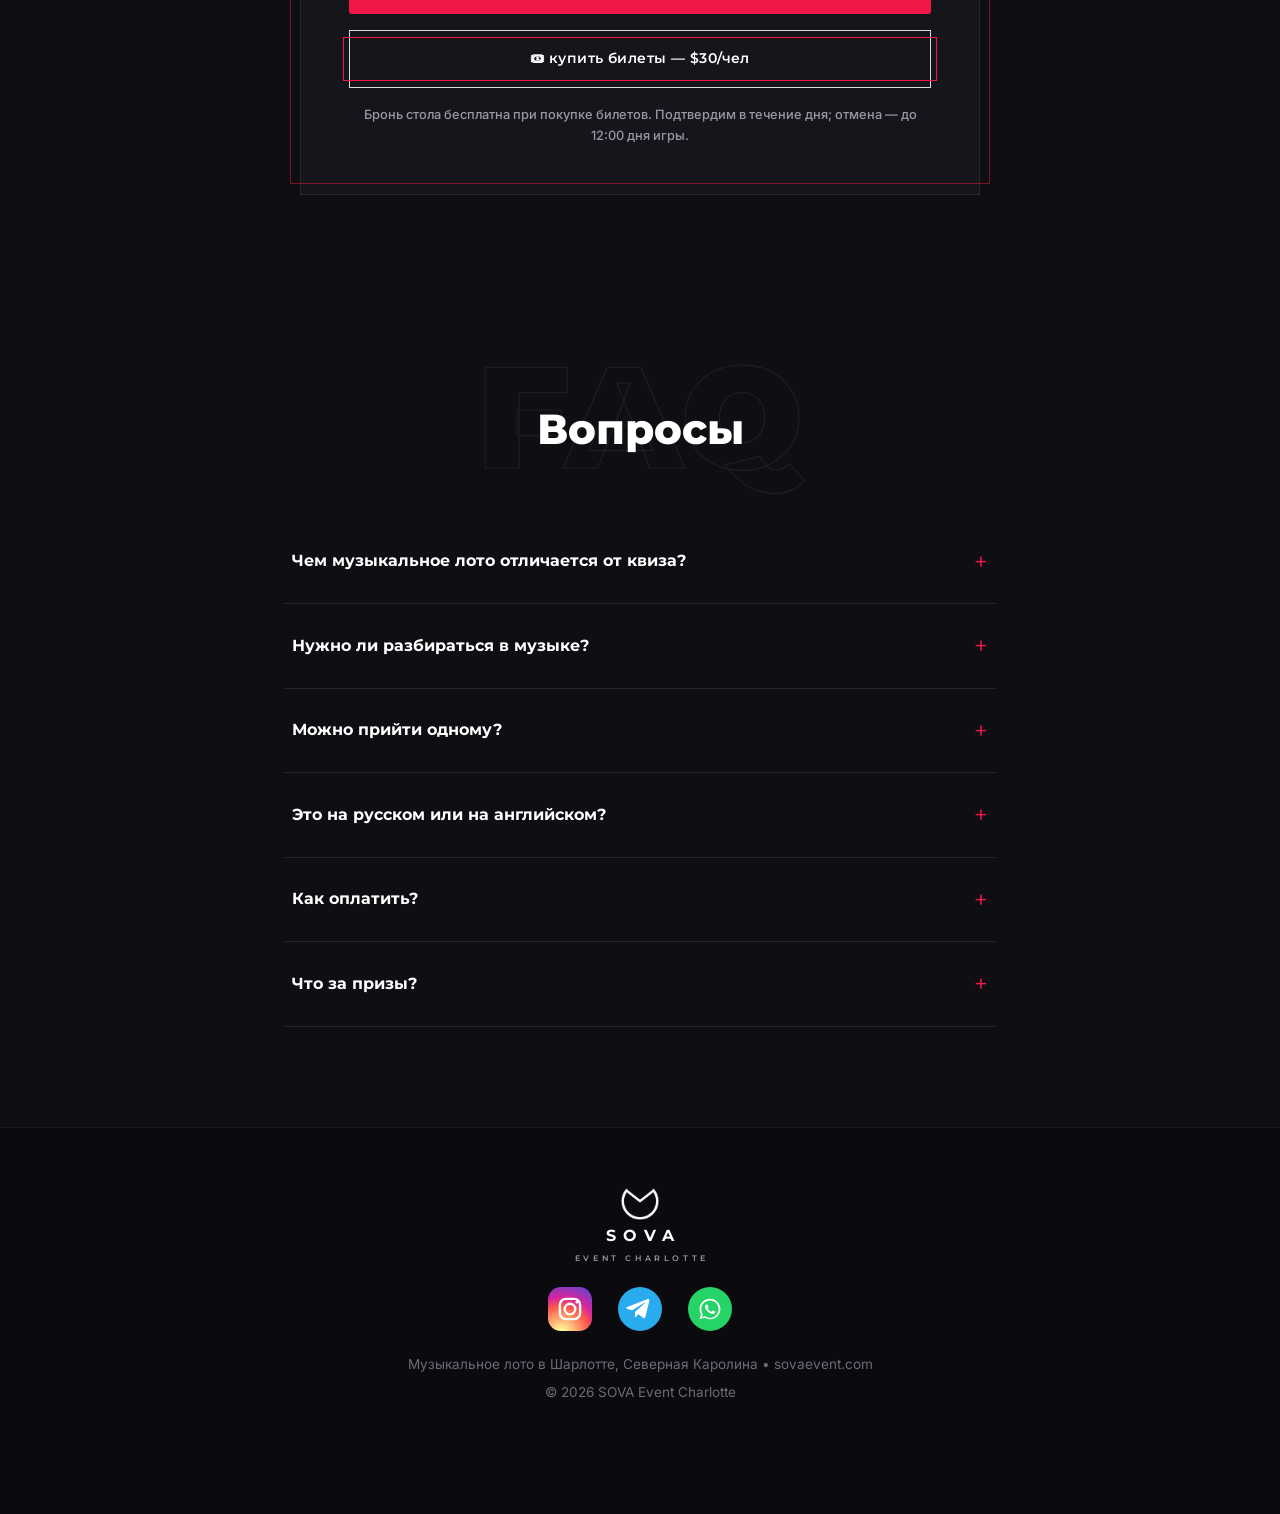
==== commit 8c45de7d: "Footer social icons now colored brand badges (IG gradient, TG blue, WA green)" ====
--- a/index.html
+++ b/index.html
@@ -273,7 +273,7 @@
   /* ============ FOOTER ============ */
   footer{background:#0a0a0f;border-top:1px solid rgba(255,255,255,.06);padding:60px 0 110px;text-align:center}
   footer .soc{display:flex;gap:26px;justify-content:center;margin:22px 0}
-  footer .soc a{color:#fff;text-decoration:none;transition:color .2s,transform .2s;display:inline-flex;width:46px;height:46px;align-items:center;justify-content:center;border:1px solid rgba(255,255,255,.18);border-radius:50%}
+  footer .soc a{text-decoration:none;transition:transform .2s;display:inline-flex;align-items:center;justify-content:center;line-height:0}
   footer .soc a:hover{transform:translateY(-3px)}
   footer .soc a:hover{color:var(--accent-h)}
   footer p{color:var(--gray-d);font-size:.85rem}
@@ -533,9 +533,9 @@
       <span class="tx">SOVA<span>Event Charlotte</span></span>
     </a>
     <div class="soc">
-      <a href="#" class="js-soc-instagram" rel="noopener"><svg viewBox="0 0 24 24" width="26" height="26" fill="currentColor" aria-hidden="true"><path d="M12 2.2c3.2 0 3.6 0 4.9.07 1.2.06 1.8.25 2.2.42.56.22.96.48 1.38.9.42.42.68.82.9 1.38.17.4.36 1 .42 2.2.06 1.3.07 1.7.07 4.9s0 3.6-.07 4.9c-.06 1.2-.25 1.8-.42 2.2-.22.56-.48.96-.9 1.38-.42.42-.82.68-1.38.9-.4.17-1 .36-2.2.42-1.3.06-1.7.07-4.9.07s-3.6 0-4.9-.07c-1.2-.06-1.8-.25-2.2-.42a3.7 3.7 0 0 1-1.38-.9 3.7 3.7 0 0 1-.9-1.38c-.17-.4-.36-1-.42-2.2C2.2 15.6 2.2 15.2 2.2 12s0-3.6.07-4.9c.06-1.2.25-1.8.42-2.2.22-.56.48-.96.9-1.38.42-.42.82-.68 1.38-.9.4-.17 1-.36 2.2-.42C8.4 2.2 8.8 2.2 12 2.2Zm0 1.8c-3.14 0-3.5 0-4.74.07-.9.04-1.38.2-1.7.32-.43.17-.74.37-1.06.7-.32.31-.52.62-.7 1.05-.12.32-.28.8-.32 1.7C3.4 8.5 3.4 8.86 3.4 12s0 3.5.07 4.74c.04.9.2 1.38.32 1.7.17.43.37.74.7 1.06.31.32.62.52 1.05.7.32.12.8.28 1.7.32 1.24.06 1.6.07 4.74.07s3.5 0 4.74-.07c.9-.04 1.38-.2 1.7-.32.43-.17.74-.37 1.06-.7.32-.31.52-.62.7-1.05.12-.32.28-.8.32-1.7.06-1.24.07-1.6.07-4.74s0-3.5-.07-4.74c-.04-.9-.2-1.38-.32-1.7a2.8 2.8 0 0 0-.7-1.06 2.8 2.8 0 0 0-1.05-.7c-.32-.12-.8-.28-1.7-.32C15.5 4 15.14 4 12 4Zm0 3.06a4.94 4.94 0 1 1 0 9.88 4.94 4.94 0 0 1 0-9.88Zm0 1.8a3.14 3.14 0 1 0 0 6.28 3.14 3.14 0 0 0 0-6.28Zm5.15-3.3a1.15 1.15 0 1 1 0 2.3 1.15 1.15 0 0 1 0-2.3Z"/></svg></a>
-      <a href="#" class="js-soc-telegram" rel="noopener"><svg viewBox="0 0 24 24" width="26" height="26" fill="currentColor" aria-hidden="true"><path d="M21.94 4.9 18.9 19.2c-.23 1.02-.83 1.27-1.68.79l-4.64-3.42-2.24 2.16c-.25.25-.46.46-.94.46l.33-4.73 8.6-7.77c.37-.33-.08-.52-.58-.19L6.83 13.4l-4.57-1.43c-1-.31-1.02-1 .2-1.48l17.87-6.9c.83-.3 1.56.2 1.6 1.3Z"/></svg></a>
-      <a href="#" class="js-soc-whatsapp" rel="noopener"><svg viewBox="0 0 24 24" width="26" height="26" fill="currentColor" aria-hidden="true"><path d="M12.04 2C6.58 2 2.13 6.45 2.13 11.9c0 1.75.46 3.45 1.32 4.95L2 22l5.3-1.39a9.9 9.9 0 0 0 4.73 1.2h.01c5.46 0 9.9-4.45 9.9-9.9 0-2.65-1.03-5.14-2.9-7.01A9.82 9.82 0 0 0 12.04 2Zm0 1.8c2.17 0 4.2.84 5.74 2.38a8.05 8.05 0 0 1 2.38 5.73c0 4.48-3.65 8.12-8.13 8.12h-.01a8.1 8.1 0 0 1-4.13-1.13l-.3-.18-3.06.8.82-2.99-.2-.31a8.05 8.05 0 0 1-1.24-4.32c0-4.48 3.65-8.12 8.14-8.12Zm-2.7 4.36c-.14 0-.37.05-.56.26-.19.21-.73.72-.73 1.75s.75 2.03.85 2.17c.11.14 1.47 2.36 3.63 3.22 1.8.72 2.17.58 2.56.54.39-.03 1.26-.51 1.44-1.01.18-.5.18-.93.13-1.02-.05-.09-.19-.14-.4-.25-.21-.11-1.26-.62-1.46-.69-.19-.07-.34-.11-.48.11-.14.21-.55.68-.67.82-.12.14-.25.16-.46.05-.21-.11-.9-.33-1.71-1.06-.63-.56-1.06-1.26-1.18-1.47-.12-.21-.01-.33.09-.44.1-.1.21-.25.32-.38.11-.13.14-.22.21-.37.07-.14.04-.27-.02-.38-.05-.11-.48-1.15-.66-1.57-.17-.41-.35-.35-.48-.36l-.4-.01Z"/></svg></a>
+      <a href="#" class="js-soc-instagram" rel="noopener"><svg viewBox="0 0 48 48" width="44" height="44" aria-hidden="true"><defs><radialGradient id="igg" cx="30%" cy="107%" r="140%"><stop offset="0" stop-color="#fdf497"/><stop offset=".08" stop-color="#fdf497"/><stop offset=".45" stop-color="#fd5949"/><stop offset=".6" stop-color="#d6249f"/><stop offset="1" stop-color="#285AEB"/></radialGradient></defs><rect width="48" height="48" rx="14" fill="url(#igg)"/><rect x="13" y="13" width="22" height="22" rx="6.5" fill="none" stroke="#fff" stroke-width="2.6"/><circle cx="24" cy="24" r="5.8" fill="none" stroke="#fff" stroke-width="2.6"/><circle cx="31.6" cy="16.4" r="1.7" fill="#fff"/></svg></a>
+      <a href="#" class="js-soc-telegram" rel="noopener"><svg viewBox="0 0 48 48" width="44" height="44" aria-hidden="true"><circle cx="24" cy="24" r="24" fill="#2AABEE"/><path fill="#fff" d="M34.1 15.3 29.8 33c-.3 1.2-1 1.5-2 .9l-5.6-4.1-2.7 2.6c-.3.3-.6.6-1.2.6l.4-5.9 10.7-9.7c.5-.4-.1-.6-.7-.3l-13.2 8.3-5.7-1.8c-1.2-.4-1.3-1.2.3-1.8l22.3-8.6c1-.4 1.9.2 1.6 1.7Z"/></svg></a>
+      <a href="#" class="js-soc-whatsapp" rel="noopener"><svg viewBox="0 0 48 48" width="44" height="44" aria-hidden="true"><circle cx="24" cy="24" r="24" fill="#25D366"/><path fill="#fff" d="M24 12.7c-6.3 0-11.4 5.1-11.4 11.4 0 2 .5 3.9 1.5 5.6L12.6 35l5.5-1.4a11.4 11.4 0 0 0 5.9 1.6c6.3 0 11.4-5.1 11.4-11.4S30.3 12.7 24 12.7Zm0 20.8c-1.8 0-3.6-.5-5.1-1.4l-.4-.2-3.3.9.9-3.2-.2-.4a9.4 9.4 0 0 1-1.4-5c0-5.2 4.2-9.4 9.5-9.4 5.2 0 9.4 4.2 9.4 9.5 0 5.2-4.2 9.4-9.4 9.4Zm5.2-7c-.3-.15-1.7-.83-1.9-.92-.26-.1-.44-.14-.62.14-.18.28-.72.92-.88 1.1-.16.18-.32.2-.6.07-1.65-.83-2.73-1.48-3.82-3.35-.29-.5.29-.46.83-1.54.09-.18.05-.34-.02-.48-.07-.14-.62-1.5-.85-2.05-.22-.53-.45-.46-.62-.47l-.53-.01c-.18 0-.48.07-.73.34-.25.28-.96.94-.96 2.3s.98 2.66 1.12 2.85c.14.18 1.94 2.96 4.7 4.15 1.75.76 2.44.82 3.32.69.53-.08 1.63-.67 1.86-1.31.23-.65.23-1.2.16-1.31-.07-.11-.25-.18-.53-.32Z"/></svg></a>
     </div>
     <p>Музыкальное лото в Шарлотте, Северная Каролина &bull; sovaevent.com</p>
     <p style="margin-top:6px">© 2026 SOVA Event Charlotte</p>
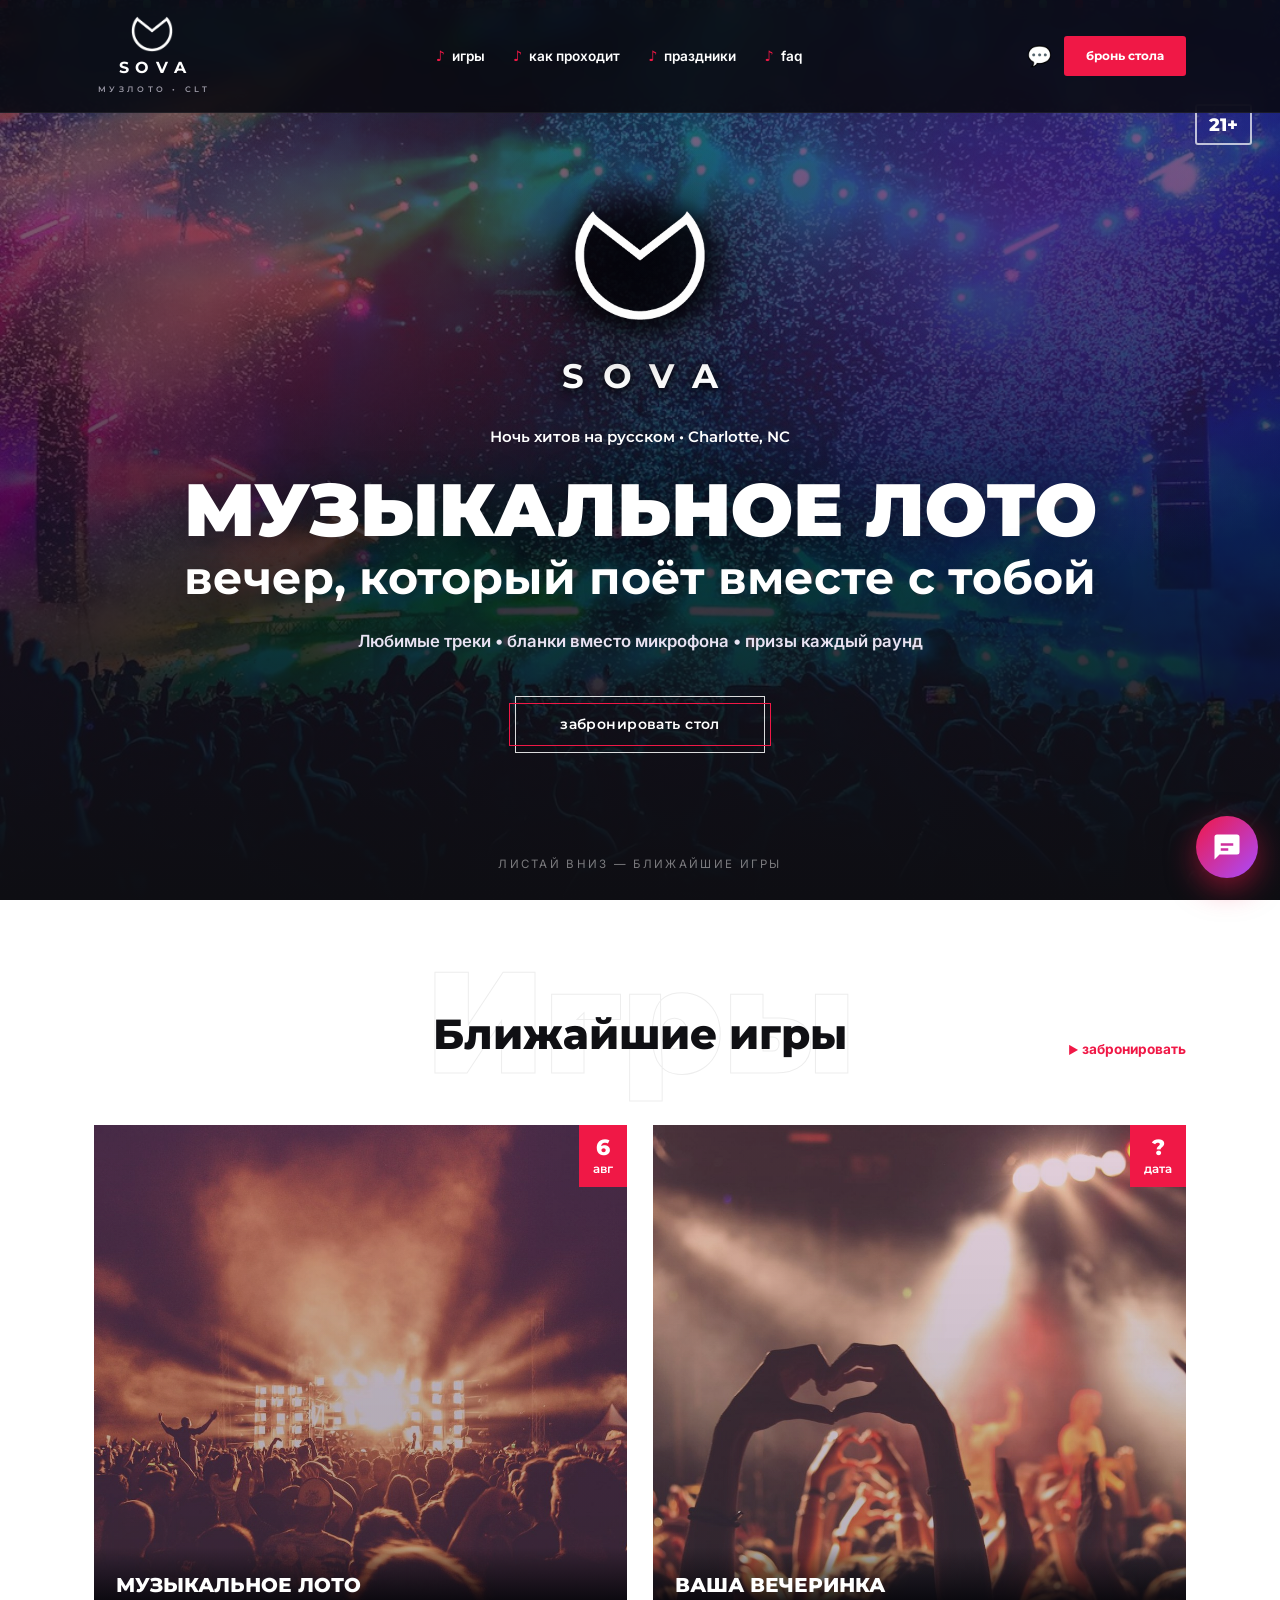
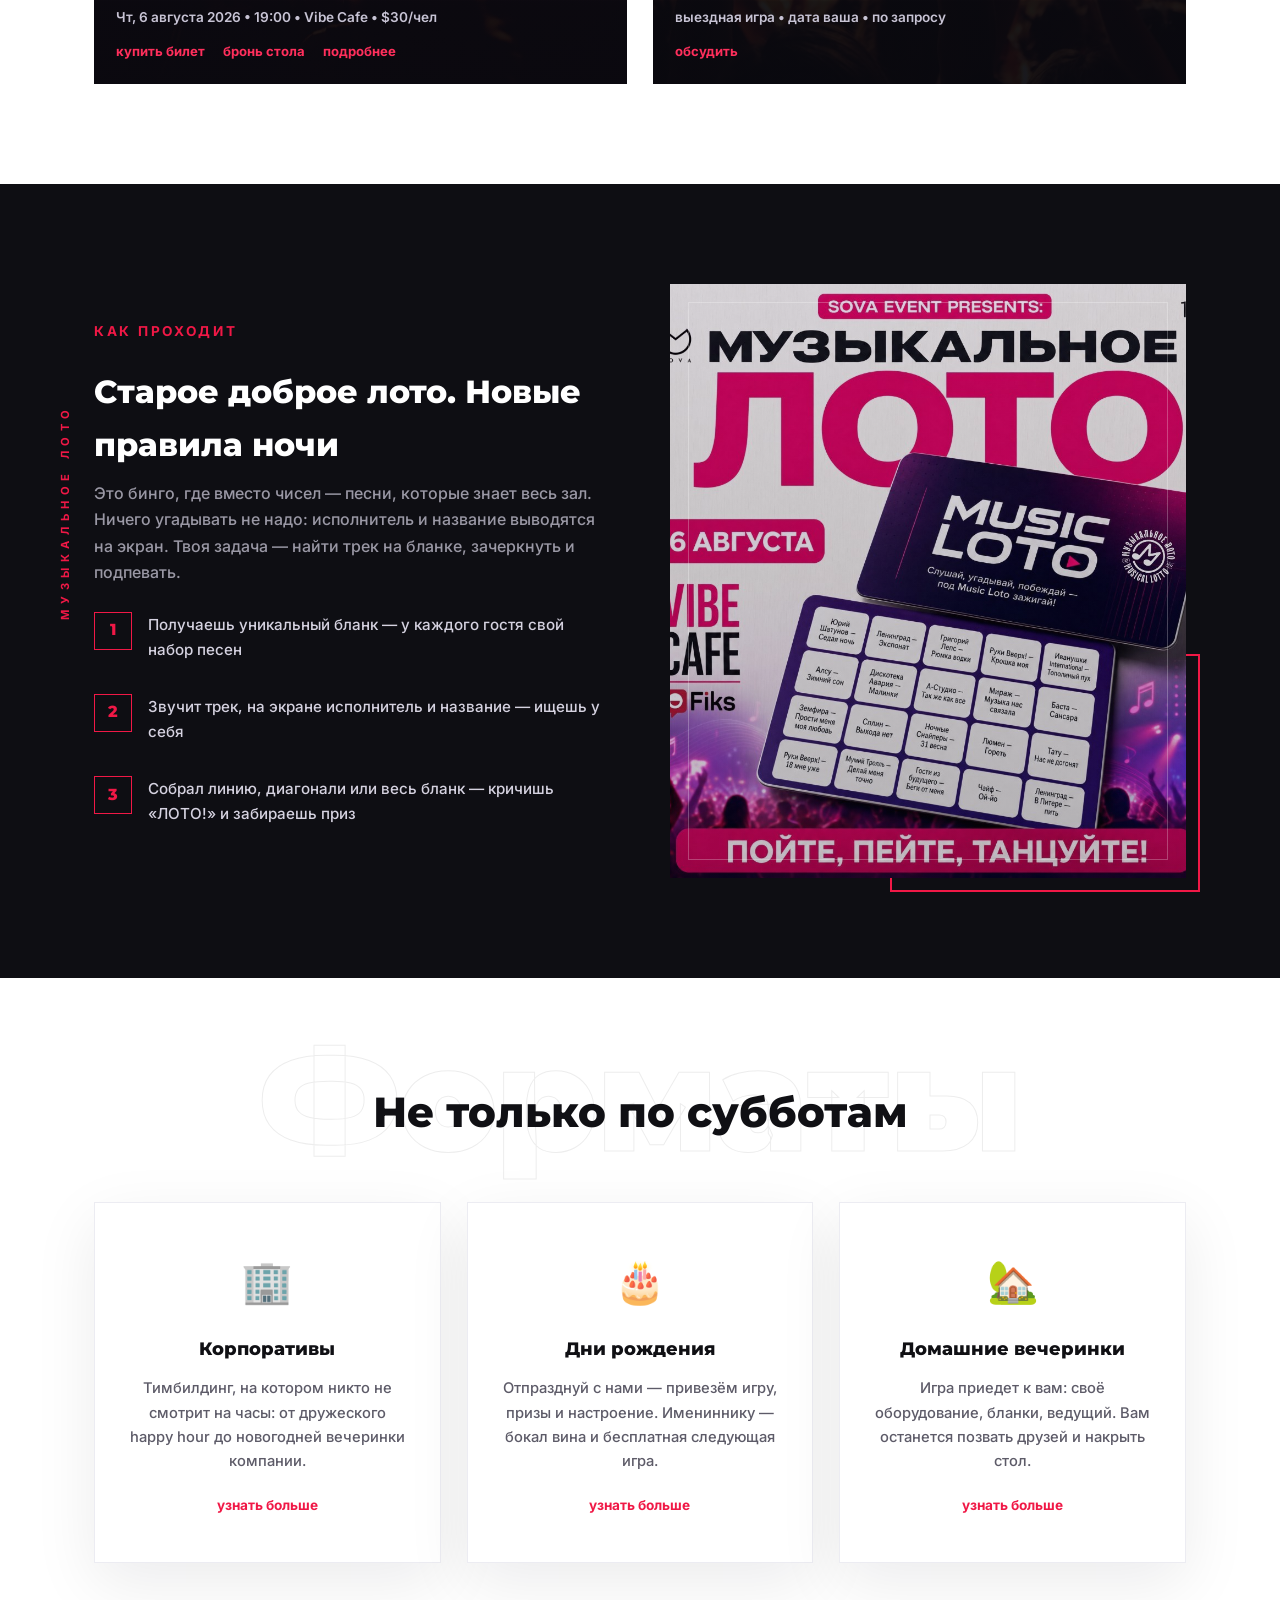
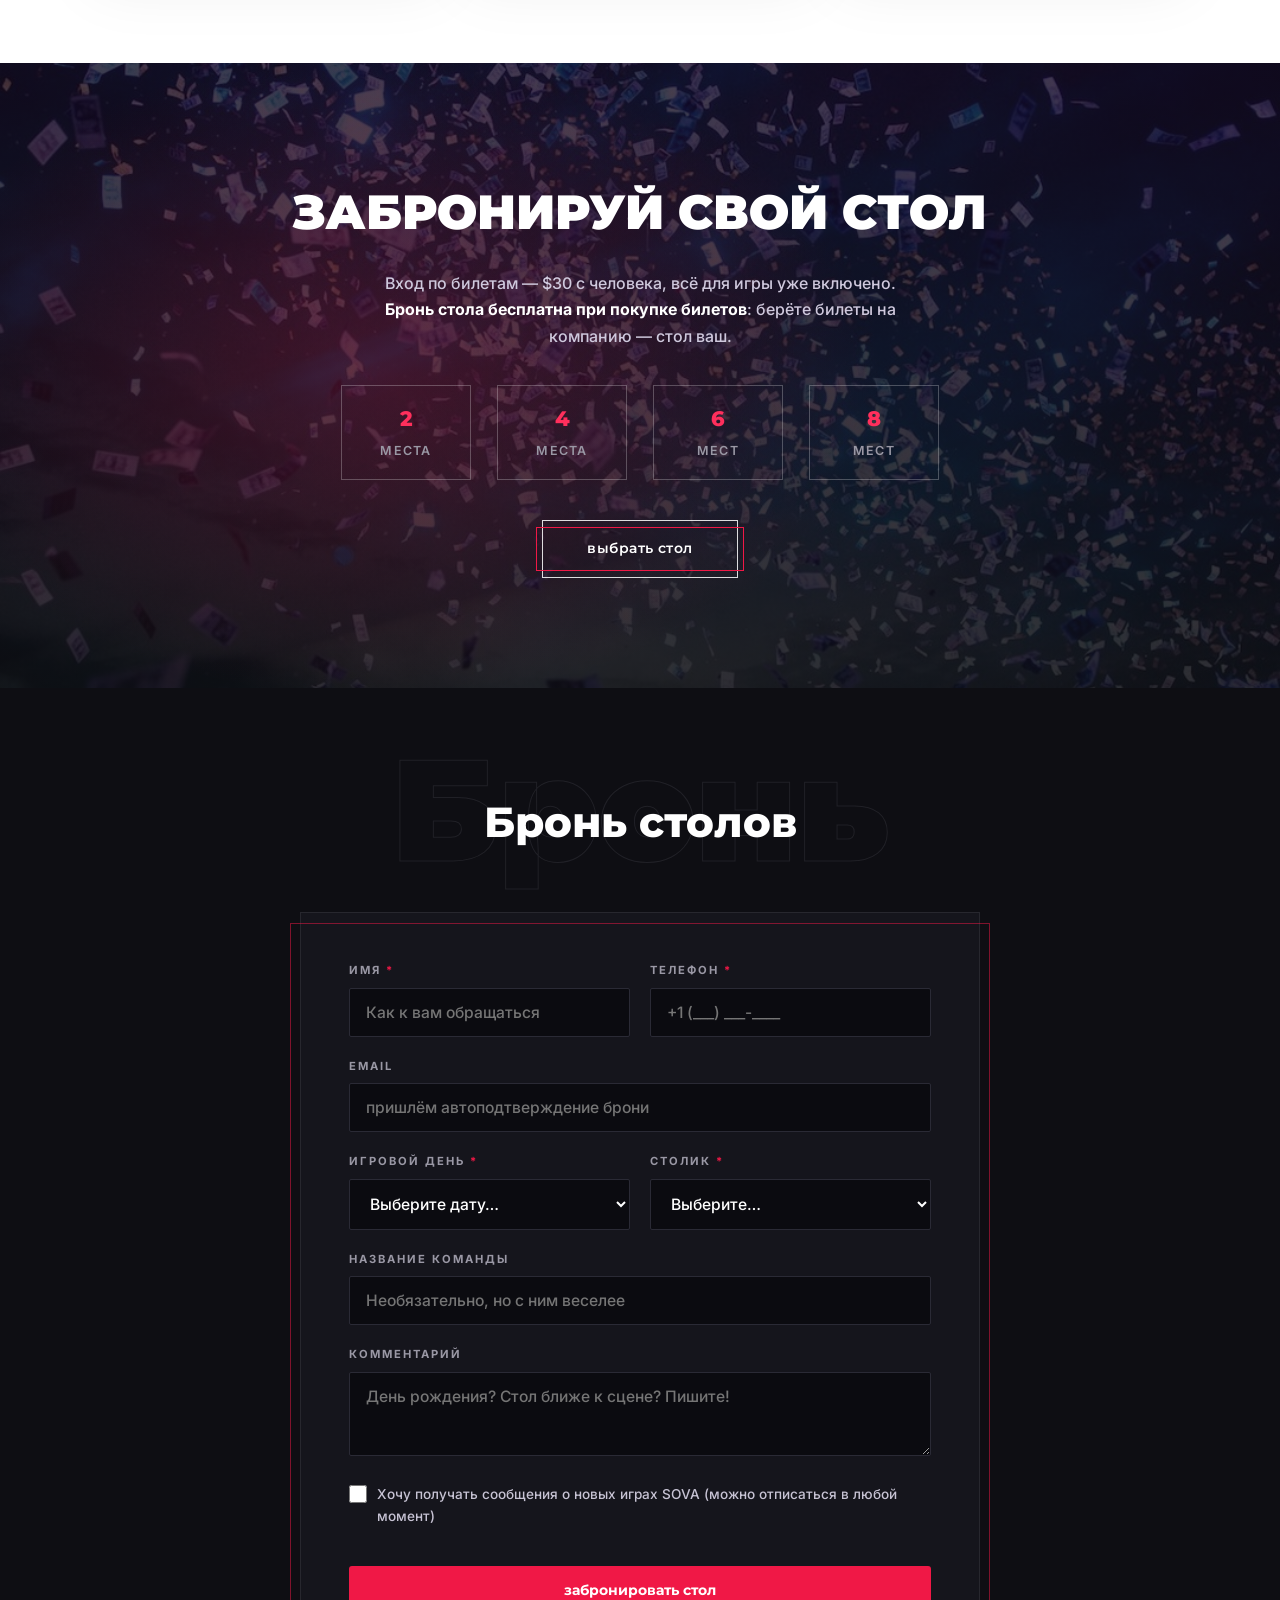
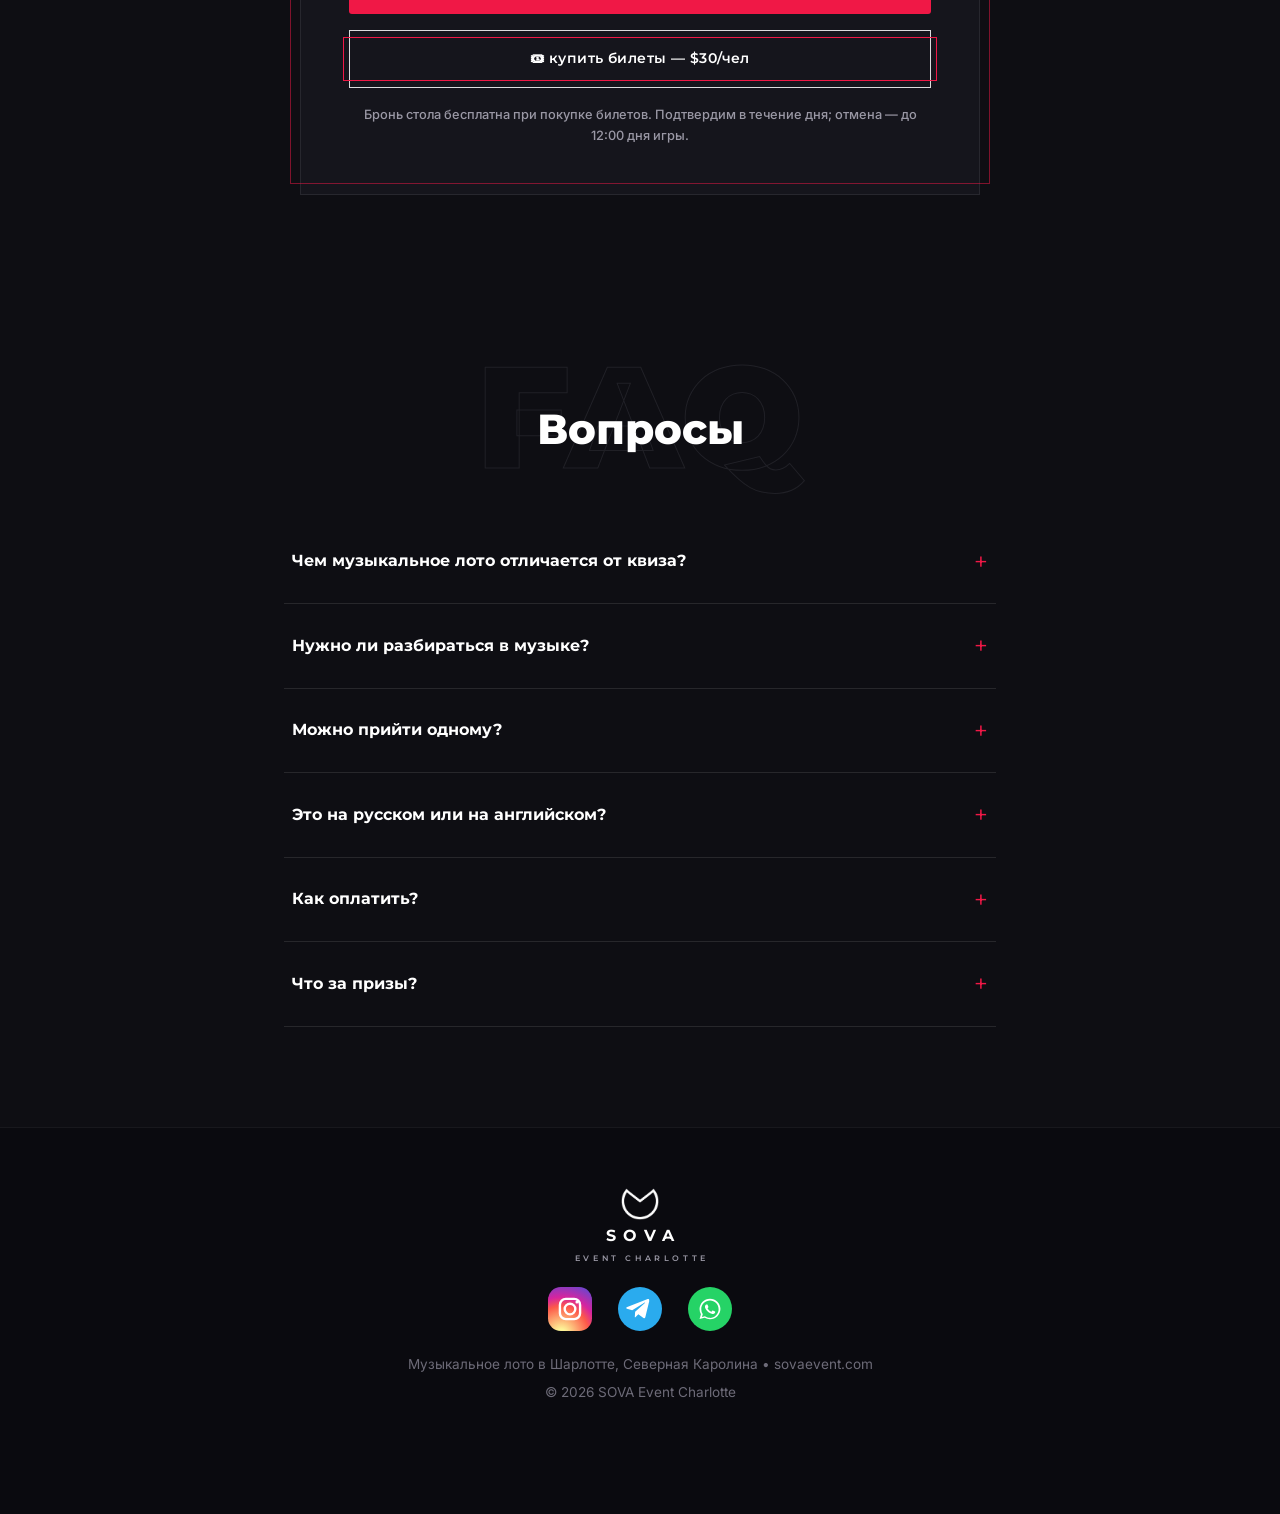
==== commit dd0ffdc7: "Floating chat widget (WhatsApp/Telegram) driven by socials" ====
--- a/index.html
+++ b/index.html
@@ -277,6 +277,25 @@
   footer .soc a:hover{transform:translateY(-3px)}
   footer .soc a:hover{color:var(--accent-h)}
   footer p{color:var(--gray-d);font-size:.85rem}
+
+
+  /* ============ ПЛАВАЮЩИЙ ЧАТ ============ */
+  .chat-fab{position:fixed;right:22px;bottom:22px;z-index:95;display:flex;flex-direction:column;align-items:flex-end;gap:12px}
+  .chat-menu{display:flex;flex-direction:column;gap:12px;transform:translateY(10px) scale(.95);opacity:0;pointer-events:none;transition:.22s}
+  .chat-fab.open .chat-menu{transform:none;opacity:1;pointer-events:auto}
+  .chat-item{display:flex;align-items:center;gap:10px;text-decoration:none;color:#fff;
+    background:#1c1c26;border:1px solid rgba(255,255,255,.12);padding:9px 16px 9px 10px;border-radius:40px;
+    font-weight:700;font-size:.9rem;box-shadow:0 8px 24px rgba(0,0,0,.4);transition:transform .15s}
+  .chat-item:hover{transform:translateX(-3px)}
+  .chat-item svg{width:30px;height:30px;flex-shrink:0}
+  .chat-toggle{width:62px;height:62px;border-radius:50%;border:none;cursor:pointer;
+    background:linear-gradient(135deg,var(--accent),#a94bff);color:#fff;
+    box-shadow:0 10px 30px rgba(240,24,70,.5);display:flex;align-items:center;justify-content:center;
+    transition:transform .2s}
+  .chat-toggle:hover{transform:scale(1.06)}
+  .chat-toggle svg{width:30px;height:30px}
+  .chat-fab.open .chat-toggle{transform:rotate(90deg)}
+  @media(max-width:640px){.chat-fab{bottom:84px}}
 
   .sticky-cta{
     position:fixed;bottom:0;left:0;right:0;z-index:90;display:none;
@@ -542,6 +561,22 @@
   </div>
 </footer>
 
+
+<!-- плавающий чат -->
+<div class="chat-fab" id="chat-fab">
+  <div class="chat-menu">
+    <a class="chat-item js-chat-whatsapp" href="#" target="_blank" rel="noopener" style="display:none">
+      <svg viewBox="0 0 48 48"><circle cx="24" cy="24" r="24" fill="#25D366"/><path fill="#fff" d="M24 12.7c-6.3 0-11.4 5.1-11.4 11.4 0 2 .5 3.9 1.5 5.6L12.6 35l5.5-1.4a11.4 11.4 0 0 0 5.9 1.6c6.3 0 11.4-5.1 11.4-11.4S30.3 12.7 24 12.7Zm0 20.8c-1.8 0-3.6-.5-5.1-1.4l-.4-.2-3.3.9.9-3.2-.2-.4a9.4 9.4 0 0 1-1.4-5c0-5.2 4.2-9.4 9.5-9.4 5.2 0 9.4 4.2 9.4 9.5 0 5.2-4.2 9.4-9.4 9.4Zm5.2-7c-.28-.14-1.7-.83-1.96-.92-.26-.1-.44-.14-.62.14-.18.28-.72.92-.88 1.1-.16.18-.32.2-.6.07-1.65-.83-2.73-1.48-3.82-3.35-.29-.5.29-.46.83-1.54.09-.18.05-.34-.02-.48-.07-.14-.62-1.5-.85-2.05-.22-.53-.45-.46-.62-.47l-.53-.01c-.18 0-.48.07-.73.34-.25.28-.96.94-.96 2.3s.98 2.66 1.12 2.85c.14.18 1.94 2.96 4.7 4.15 1.75.76 2.44.82 3.32.69.53-.08 1.63-.67 1.86-1.31.23-.65.23-1.2.16-1.31-.07-.11-.25-.18-.53-.32Z"/></svg>
+      Написать в WhatsApp</a>
+    <a class="chat-item js-chat-telegram" href="#" target="_blank" rel="noopener" style="display:none">
+      <svg viewBox="0 0 48 48"><circle cx="24" cy="24" r="24" fill="#2AABEE"/><path fill="#fff" d="M34.1 15.3 29.8 33c-.3 1.2-1 1.5-2 .9l-5.6-4.1-2.7 2.6c-.3.3-.6.6-1.2.6l.4-5.9 10.7-9.7c.5-.4-.1-.6-.7-.3l-13.2 8.3-5.7-1.8c-1.2-.4-1.3-1.2.3-1.8l22.3-8.6c1-.4 1.9.2 1.6 1.7Z"/></svg>
+      Написать в Telegram</a>
+  </div>
+  <button class="chat-toggle" id="chat-toggle" aria-label="Связаться">
+    <svg viewBox="0 0 24 24" fill="currentColor"><path d="M20 2H4a2 2 0 0 0-2 2v18l4-4h14a2 2 0 0 0 2-2V4a2 2 0 0 0-2-2Zm-3 9H7V9h10v2Zm-4 4H7v-2h6v2Z"/></svg>
+  </button>
+</div>
+
 <div class="sticky-cta">
   <a href="#booking" class="btn-solid">🎟 забронировать стол</a>
 </div>
@@ -695,5 +730,22 @@
 </script>
 
 <!-- Cloudflare Web Analytics --><script defer src="https://static.cloudflareinsights.com/beacon.min.js" data-cf-beacon='{"token": "69c508c56b4b4085890bb4e97e32d72f"}'></script><!-- End Cloudflare Web Analytics -->
+<script>
+// плавающий чат: показать доступные каналы, открытие/закрытие
+(function(){
+  var D=window.SITE_DATA||{}, soc=D.socials||{};
+  function u(kind,v){ if(!v) return ''; v=(''+v).trim(); if(/^https?:\/\//i.test(v)) return v; v=v.replace(/^@/,'');
+    if(/^(www\.)?(t\.me|wa\.me|whatsapp\.com)\//i.test(v)) return 'https://'+v;
+    if(kind==='telegram') return 'https://t.me/'+v; if(kind==='whatsapp') return 'https://wa.me/'+v.replace(/[^0-9]/g,''); return v; }
+  var wa=u('whatsapp',soc.whatsapp), tg=u('telegram',soc.telegram);
+  var any=false;
+  if(wa){var e=document.querySelector('.js-chat-whatsapp');if(e){e.href=wa;e.style.display='flex';any=true;}}
+  if(tg){var e2=document.querySelector('.js-chat-telegram');if(e2){e2.href=tg;e2.style.display='flex';any=true;}}
+  var fab=document.getElementById('chat-fab');
+  if(!any){ if(fab) fab.style.display='none'; return; }
+  document.getElementById('chat-toggle').addEventListener('click',function(){ fab.classList.toggle('open'); });
+  document.addEventListener('click',function(ev){ if(!fab.contains(ev.target)) fab.classList.remove('open'); });
+})();
+</script>
 </body>
 </html>
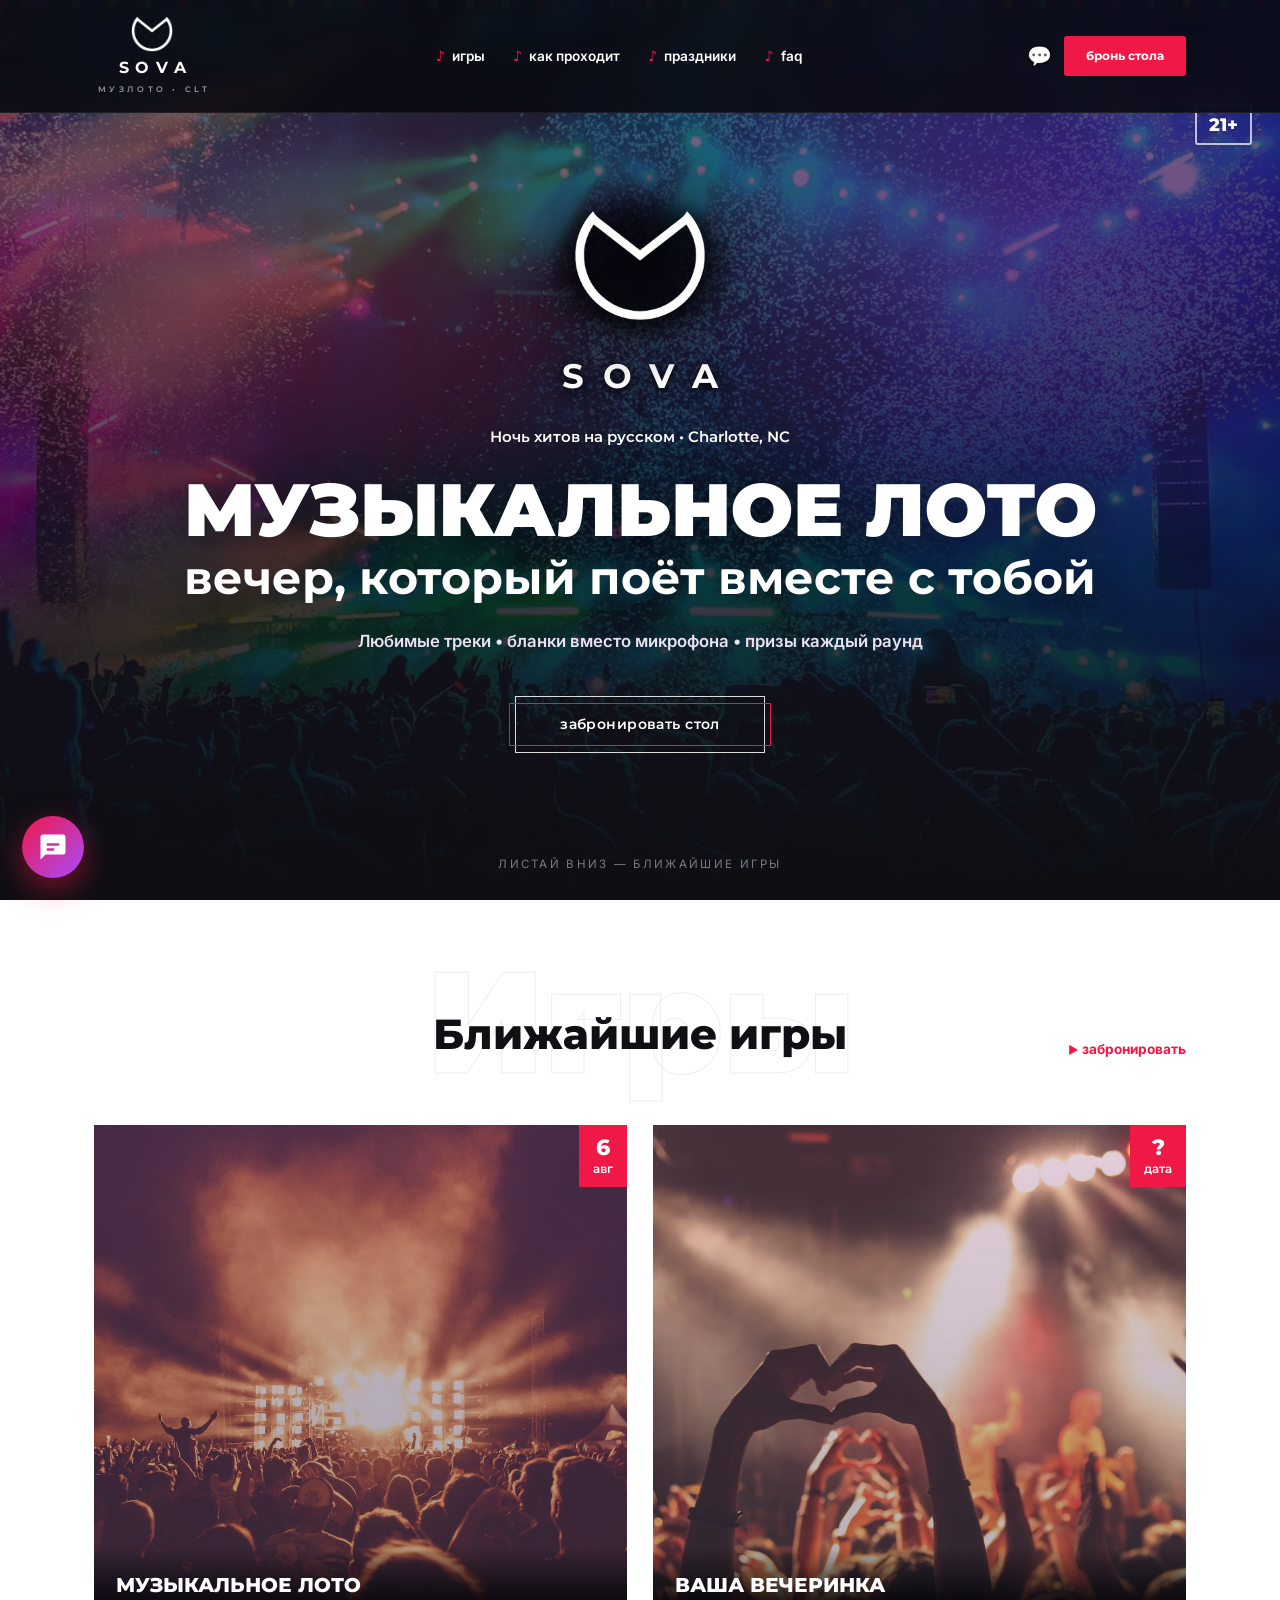
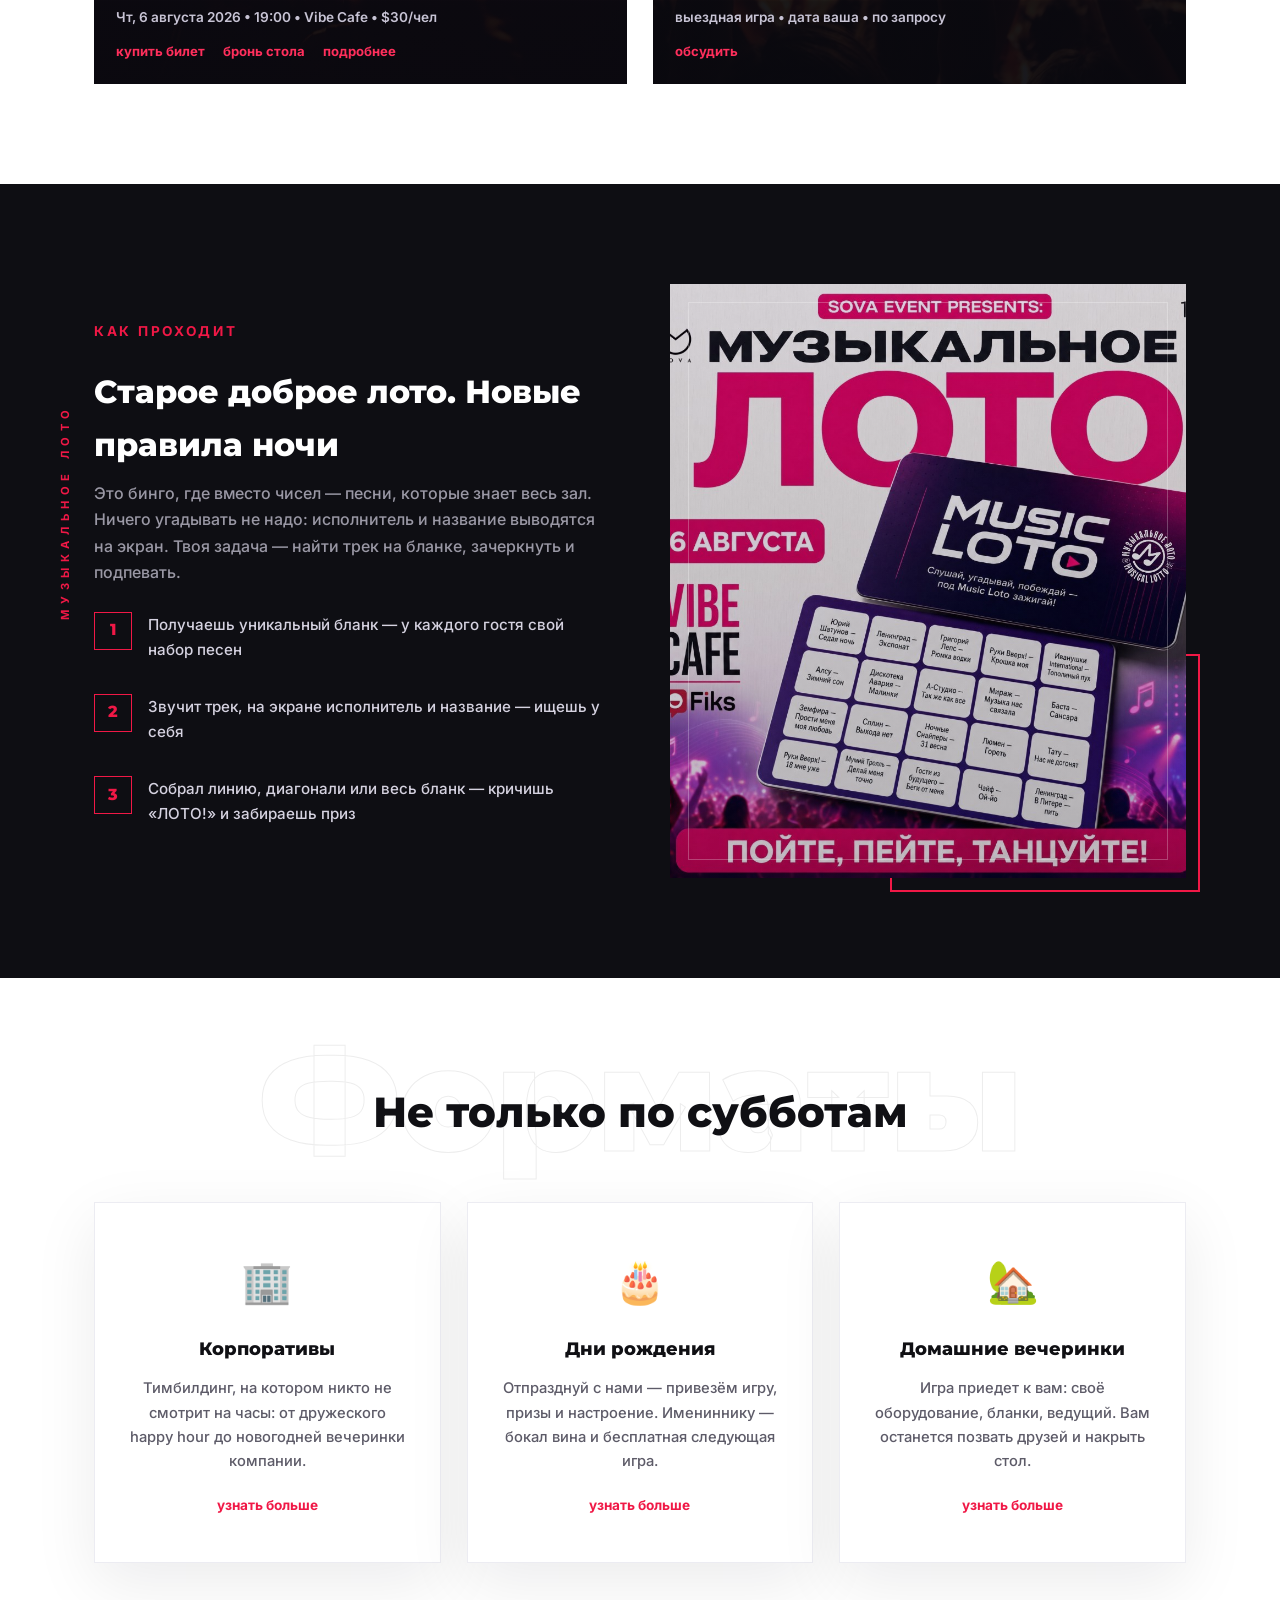
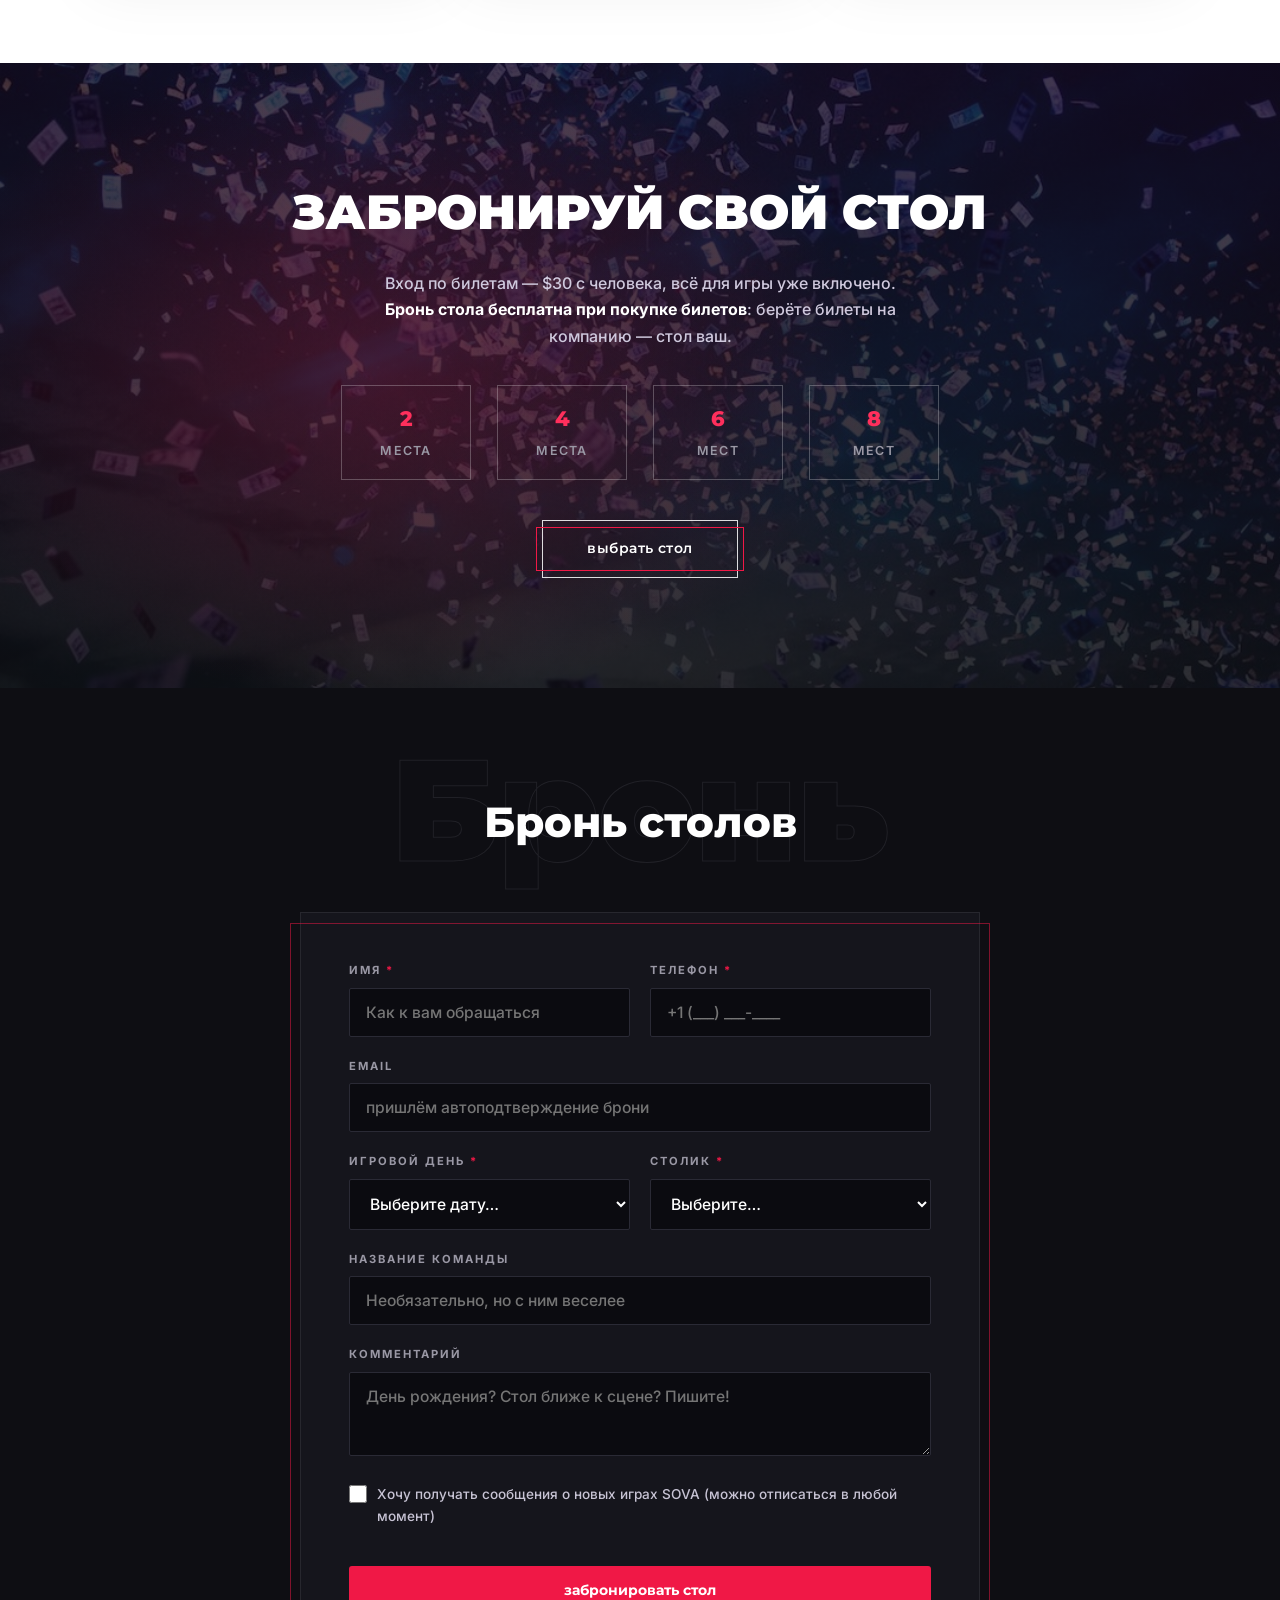
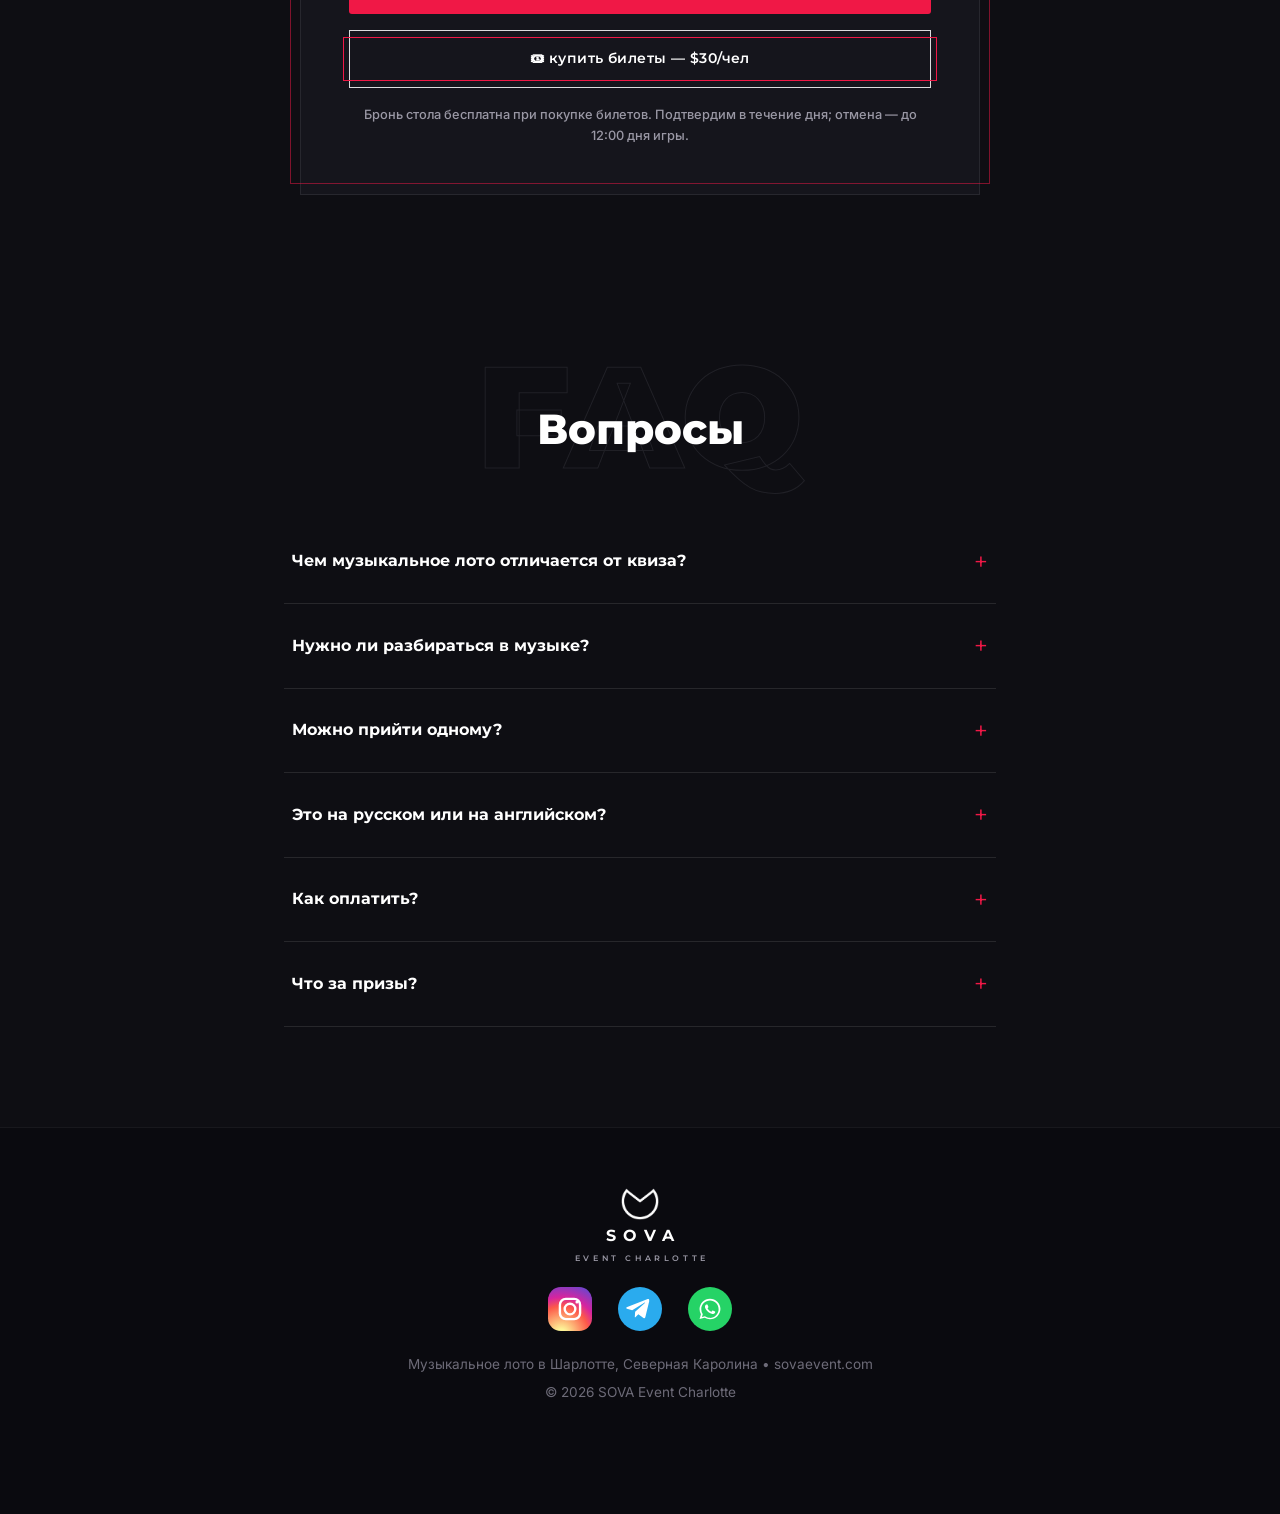
==== commit 382b3fcb: "Add Tawk.to live chat widget; move custom WhatsApp/TG button to left" ====
--- a/index.html
+++ b/index.html
@@ -280,13 +280,13 @@
 
 
   /* ============ ПЛАВАЮЩИЙ ЧАТ ============ */
-  .chat-fab{position:fixed;right:22px;bottom:22px;z-index:95;display:flex;flex-direction:column;align-items:flex-end;gap:12px}
+  .chat-fab{position:fixed;left:22px;bottom:22px;z-index:95;display:flex;flex-direction:column;align-items:flex-start;gap:12px}
   .chat-menu{display:flex;flex-direction:column;gap:12px;transform:translateY(10px) scale(.95);opacity:0;pointer-events:none;transition:.22s}
   .chat-fab.open .chat-menu{transform:none;opacity:1;pointer-events:auto}
   .chat-item{display:flex;align-items:center;gap:10px;text-decoration:none;color:#fff;
     background:#1c1c26;border:1px solid rgba(255,255,255,.12);padding:9px 16px 9px 10px;border-radius:40px;
     font-weight:700;font-size:.9rem;box-shadow:0 8px 24px rgba(0,0,0,.4);transition:transform .15s}
-  .chat-item:hover{transform:translateX(-3px)}
+  .chat-item:hover{transform:translateX(3px)}
   .chat-item svg{width:30px;height:30px;flex-shrink:0}
   .chat-toggle{width:62px;height:62px;border-radius:50%;border:none;cursor:pointer;
     background:linear-gradient(135deg,var(--accent),#a94bff);color:#fff;
@@ -747,5 +747,16 @@
   document.addEventListener('click',function(ev){ if(!fab.contains(ev.target)) fab.classList.remove('open'); });
 })();
 </script>
+<!--Start of Tawk.to Script-->
+<script type="text/javascript">
+var Tawk_API=Tawk_API||{}, Tawk_LoadStart=new Date();
+(function(){
+var s1=document.createElement("script"),s0=document.getElementsByTagName("script")[0];
+s1.async=true; s1.src='https://embed.tawk.to/6442c7b231ebfa0fe7f9adc8/1guido4a2';
+s1.charset='UTF-8'; s1.setAttribute('crossorigin','*');
+s0.parentNode.insertBefore(s1,s0);
+})();
+</script>
+<!--End of Tawk.to Script-->
 </body>
 </html>
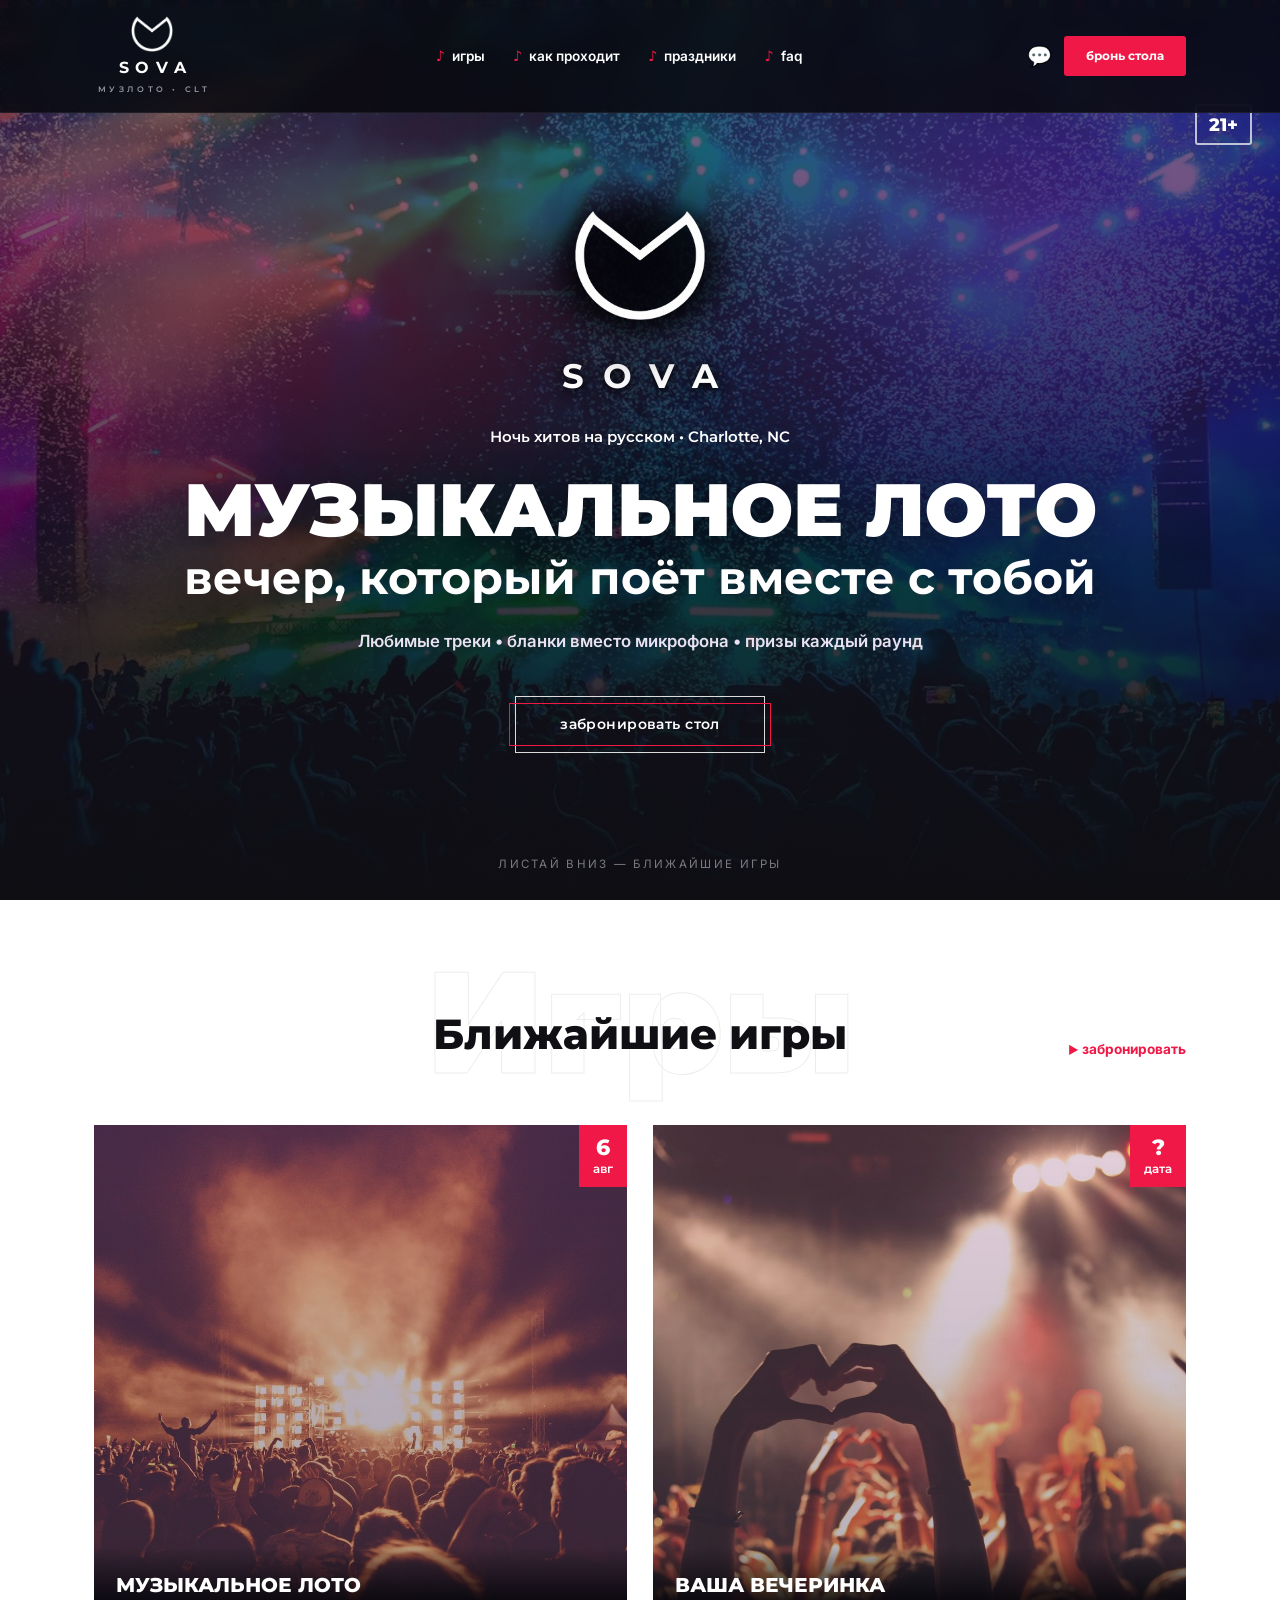
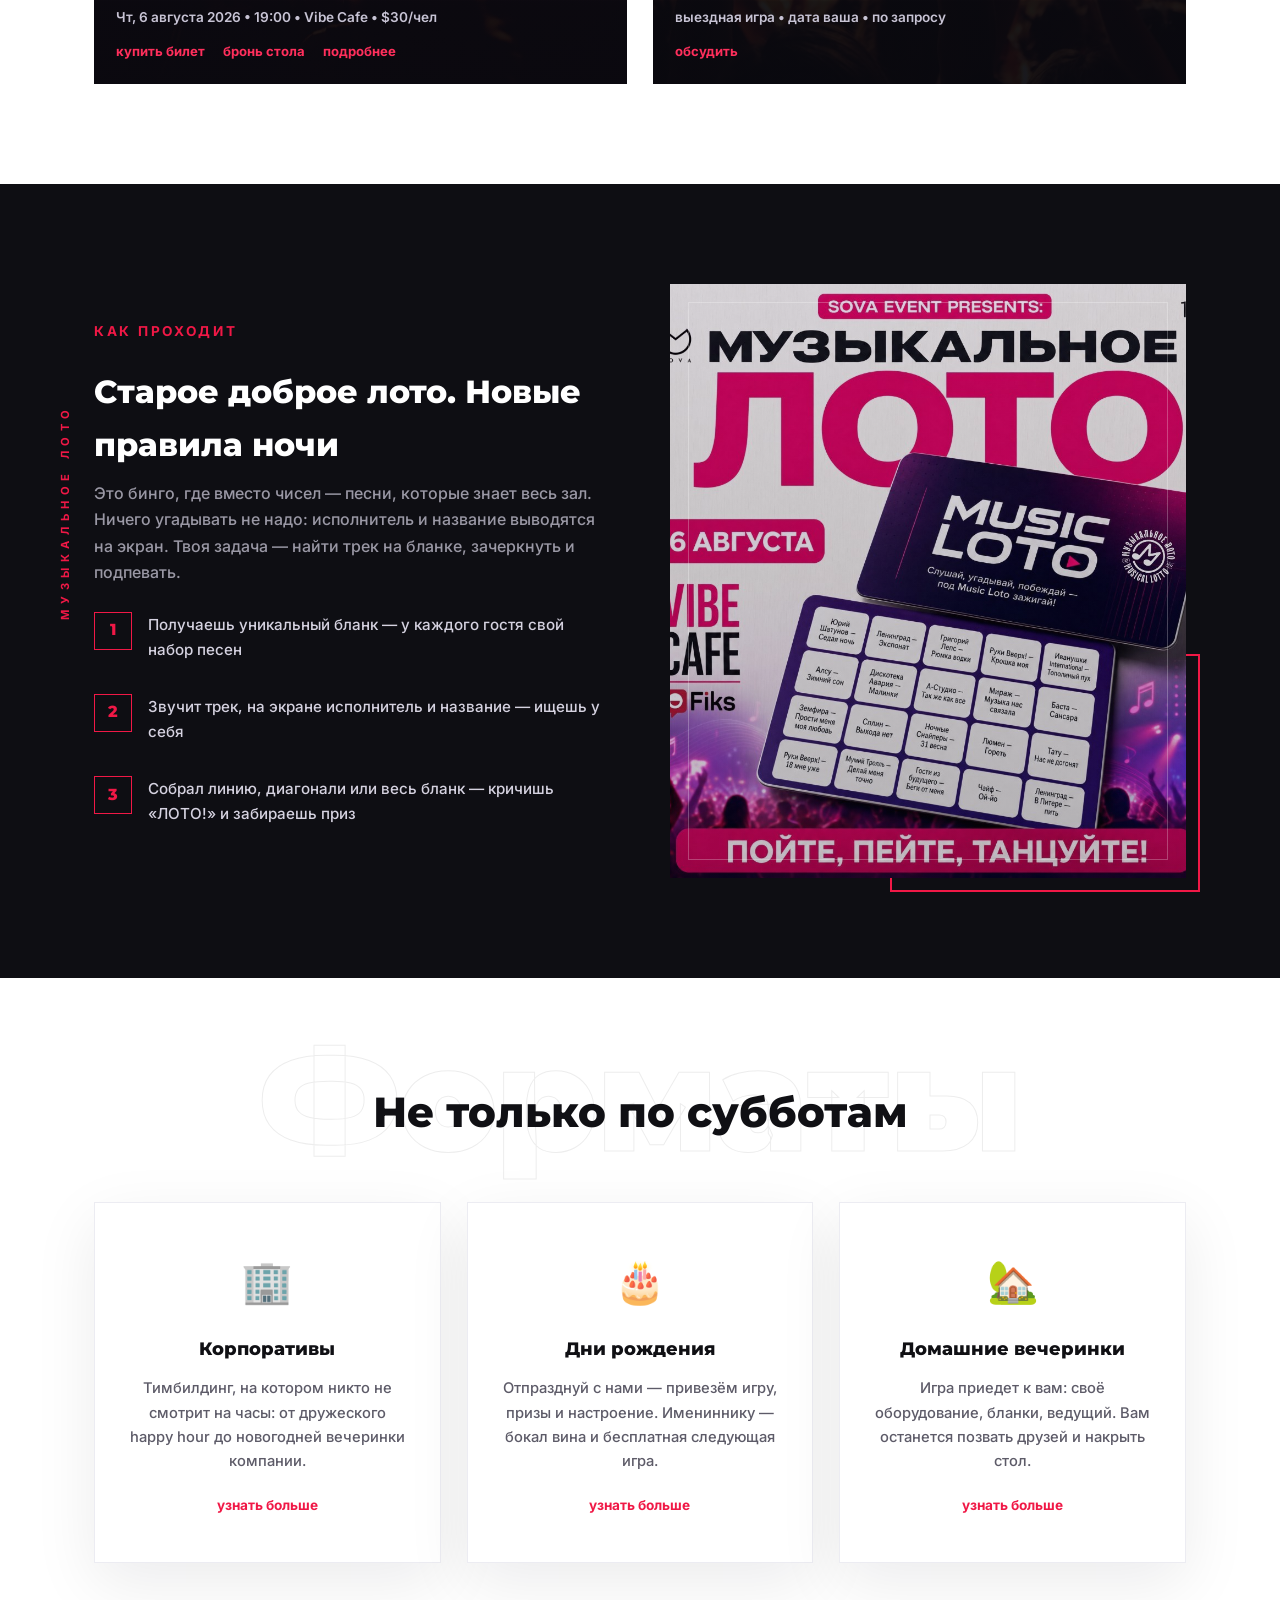
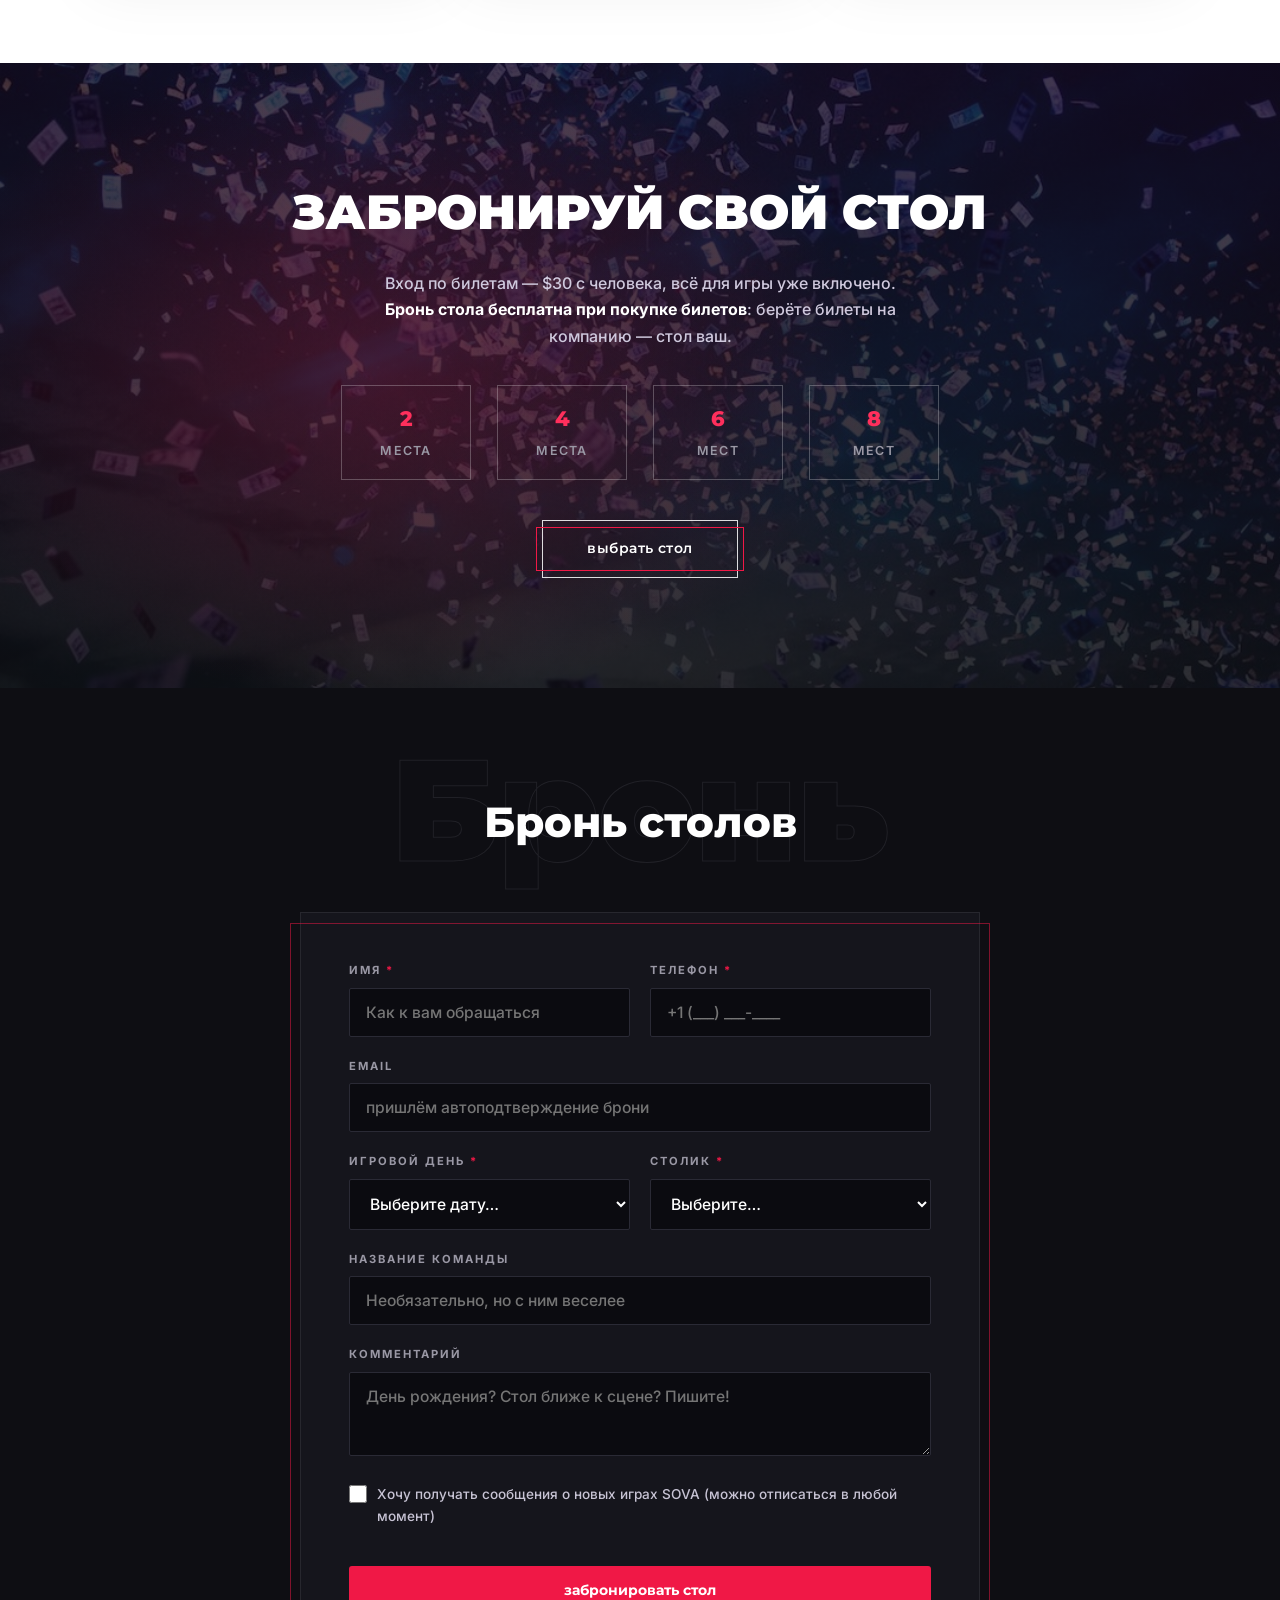
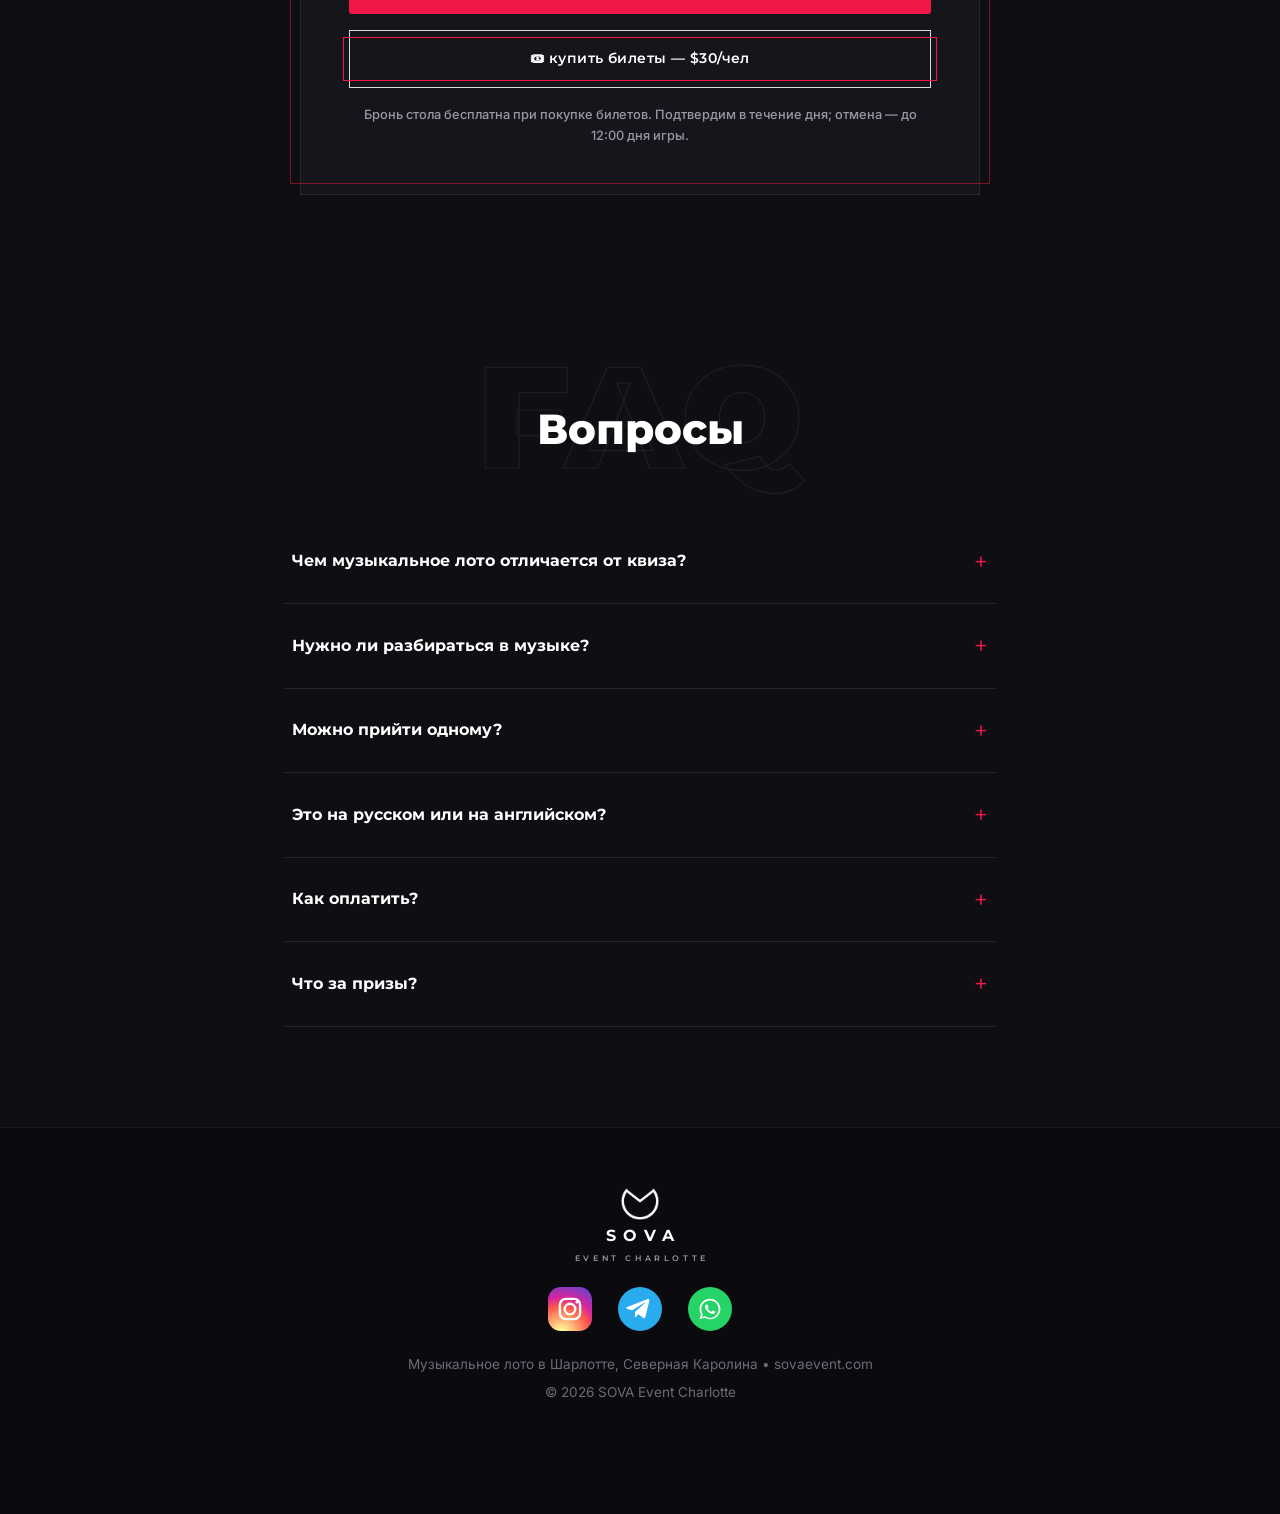
==== commit 99c757ab: "Remove custom WhatsApp/Telegram button, keep Tawk.to only" ====
--- a/index.html
+++ b/index.html
@@ -279,23 +279,6 @@
   footer p{color:var(--gray-d);font-size:.85rem}
 
 
-  /* ============ ПЛАВАЮЩИЙ ЧАТ ============ */
-  .chat-fab{position:fixed;left:22px;bottom:22px;z-index:95;display:flex;flex-direction:column;align-items:flex-start;gap:12px}
-  .chat-menu{display:flex;flex-direction:column;gap:12px;transform:translateY(10px) scale(.95);opacity:0;pointer-events:none;transition:.22s}
-  .chat-fab.open .chat-menu{transform:none;opacity:1;pointer-events:auto}
-  .chat-item{display:flex;align-items:center;gap:10px;text-decoration:none;color:#fff;
-    background:#1c1c26;border:1px solid rgba(255,255,255,.12);padding:9px 16px 9px 10px;border-radius:40px;
-    font-weight:700;font-size:.9rem;box-shadow:0 8px 24px rgba(0,0,0,.4);transition:transform .15s}
-  .chat-item:hover{transform:translateX(3px)}
-  .chat-item svg{width:30px;height:30px;flex-shrink:0}
-  .chat-toggle{width:62px;height:62px;border-radius:50%;border:none;cursor:pointer;
-    background:linear-gradient(135deg,var(--accent),#a94bff);color:#fff;
-    box-shadow:0 10px 30px rgba(240,24,70,.5);display:flex;align-items:center;justify-content:center;
-    transition:transform .2s}
-  .chat-toggle:hover{transform:scale(1.06)}
-  .chat-toggle svg{width:30px;height:30px}
-  .chat-fab.open .chat-toggle{transform:rotate(90deg)}
-  @media(max-width:640px){.chat-fab{bottom:84px}}
 
   .sticky-cta{
     position:fixed;bottom:0;left:0;right:0;z-index:90;display:none;
@@ -562,21 +545,6 @@
 </footer>
 
 
-<!-- плавающий чат -->
-<div class="chat-fab" id="chat-fab">
-  <div class="chat-menu">
-    <a class="chat-item js-chat-whatsapp" href="#" target="_blank" rel="noopener" style="display:none">
-      <svg viewBox="0 0 48 48"><circle cx="24" cy="24" r="24" fill="#25D366"/><path fill="#fff" d="M24 12.7c-6.3 0-11.4 5.1-11.4 11.4 0 2 .5 3.9 1.5 5.6L12.6 35l5.5-1.4a11.4 11.4 0 0 0 5.9 1.6c6.3 0 11.4-5.1 11.4-11.4S30.3 12.7 24 12.7Zm0 20.8c-1.8 0-3.6-.5-5.1-1.4l-.4-.2-3.3.9.9-3.2-.2-.4a9.4 9.4 0 0 1-1.4-5c0-5.2 4.2-9.4 9.5-9.4 5.2 0 9.4 4.2 9.4 9.5 0 5.2-4.2 9.4-9.4 9.4Zm5.2-7c-.28-.14-1.7-.83-1.96-.92-.26-.1-.44-.14-.62.14-.18.28-.72.92-.88 1.1-.16.18-.32.2-.6.07-1.65-.83-2.73-1.48-3.82-3.35-.29-.5.29-.46.83-1.54.09-.18.05-.34-.02-.48-.07-.14-.62-1.5-.85-2.05-.22-.53-.45-.46-.62-.47l-.53-.01c-.18 0-.48.07-.73.34-.25.28-.96.94-.96 2.3s.98 2.66 1.12 2.85c.14.18 1.94 2.96 4.7 4.15 1.75.76 2.44.82 3.32.69.53-.08 1.63-.67 1.86-1.31.23-.65.23-1.2.16-1.31-.07-.11-.25-.18-.53-.32Z"/></svg>
-      Написать в WhatsApp</a>
-    <a class="chat-item js-chat-telegram" href="#" target="_blank" rel="noopener" style="display:none">
-      <svg viewBox="0 0 48 48"><circle cx="24" cy="24" r="24" fill="#2AABEE"/><path fill="#fff" d="M34.1 15.3 29.8 33c-.3 1.2-1 1.5-2 .9l-5.6-4.1-2.7 2.6c-.3.3-.6.6-1.2.6l.4-5.9 10.7-9.7c.5-.4-.1-.6-.7-.3l-13.2 8.3-5.7-1.8c-1.2-.4-1.3-1.2.3-1.8l22.3-8.6c1-.4 1.9.2 1.6 1.7Z"/></svg>
-      Написать в Telegram</a>
-  </div>
-  <button class="chat-toggle" id="chat-toggle" aria-label="Связаться">
-    <svg viewBox="0 0 24 24" fill="currentColor"><path d="M20 2H4a2 2 0 0 0-2 2v18l4-4h14a2 2 0 0 0 2-2V4a2 2 0 0 0-2-2Zm-3 9H7V9h10v2Zm-4 4H7v-2h6v2Z"/></svg>
-  </button>
-</div>
-
 <div class="sticky-cta">
   <a href="#booking" class="btn-solid">🎟 забронировать стол</a>
 </div>
@@ -731,21 +699,6 @@
 
 <!-- Cloudflare Web Analytics --><script defer src="https://static.cloudflareinsights.com/beacon.min.js" data-cf-beacon='{"token": "69c508c56b4b4085890bb4e97e32d72f"}'></script><!-- End Cloudflare Web Analytics -->
 <script>
-// плавающий чат: показать доступные каналы, открытие/закрытие
-(function(){
-  var D=window.SITE_DATA||{}, soc=D.socials||{};
-  function u(kind,v){ if(!v) return ''; v=(''+v).trim(); if(/^https?:\/\//i.test(v)) return v; v=v.replace(/^@/,'');
-    if(/^(www\.)?(t\.me|wa\.me|whatsapp\.com)\//i.test(v)) return 'https://'+v;
-    if(kind==='telegram') return 'https://t.me/'+v; if(kind==='whatsapp') return 'https://wa.me/'+v.replace(/[^0-9]/g,''); return v; }
-  var wa=u('whatsapp',soc.whatsapp), tg=u('telegram',soc.telegram);
-  var any=false;
-  if(wa){var e=document.querySelector('.js-chat-whatsapp');if(e){e.href=wa;e.style.display='flex';any=true;}}
-  if(tg){var e2=document.querySelector('.js-chat-telegram');if(e2){e2.href=tg;e2.style.display='flex';any=true;}}
-  var fab=document.getElementById('chat-fab');
-  if(!any){ if(fab) fab.style.display='none'; return; }
-  document.getElementById('chat-toggle').addEventListener('click',function(){ fab.classList.toggle('open'); });
-  document.addEventListener('click',function(ev){ if(!fab.contains(ev.target)) fab.classList.remove('open'); });
-})();
 </script>
 <!--Start of Tawk.to Script-->
 <script type="text/javascript">
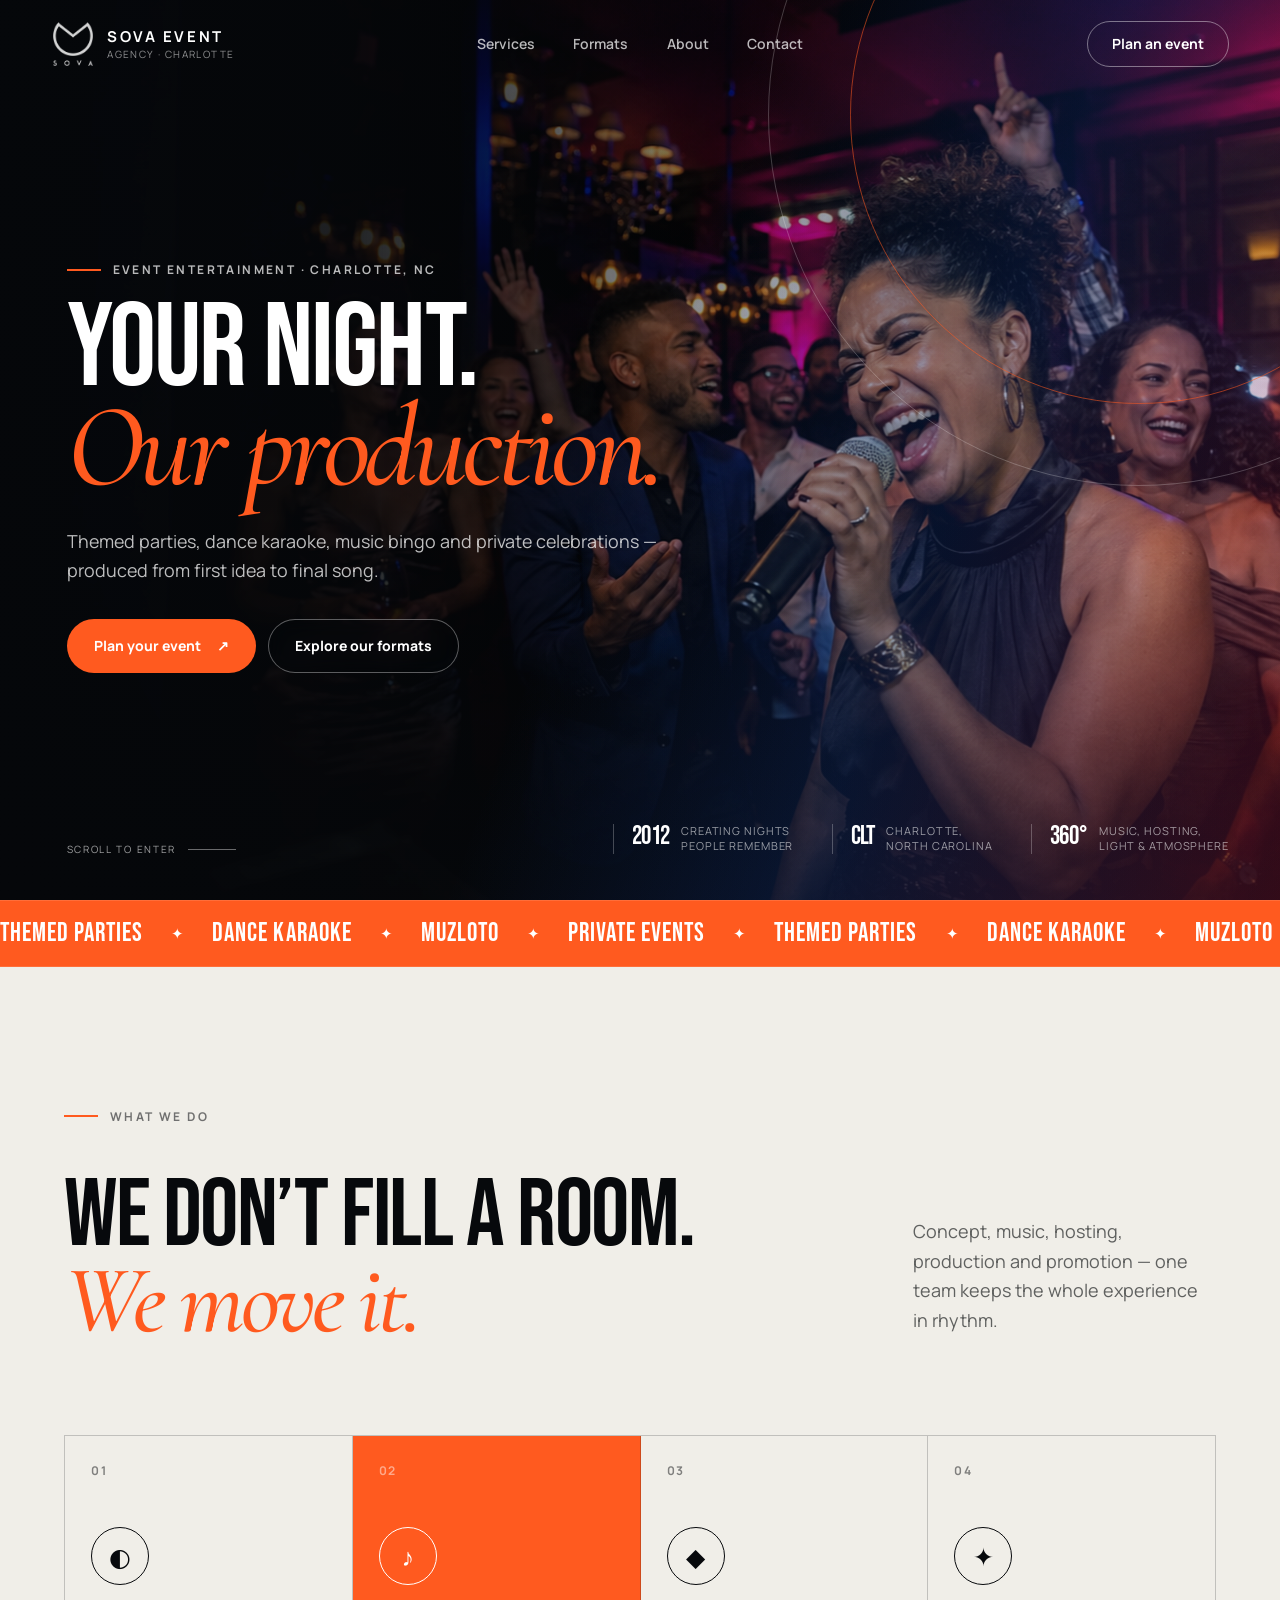
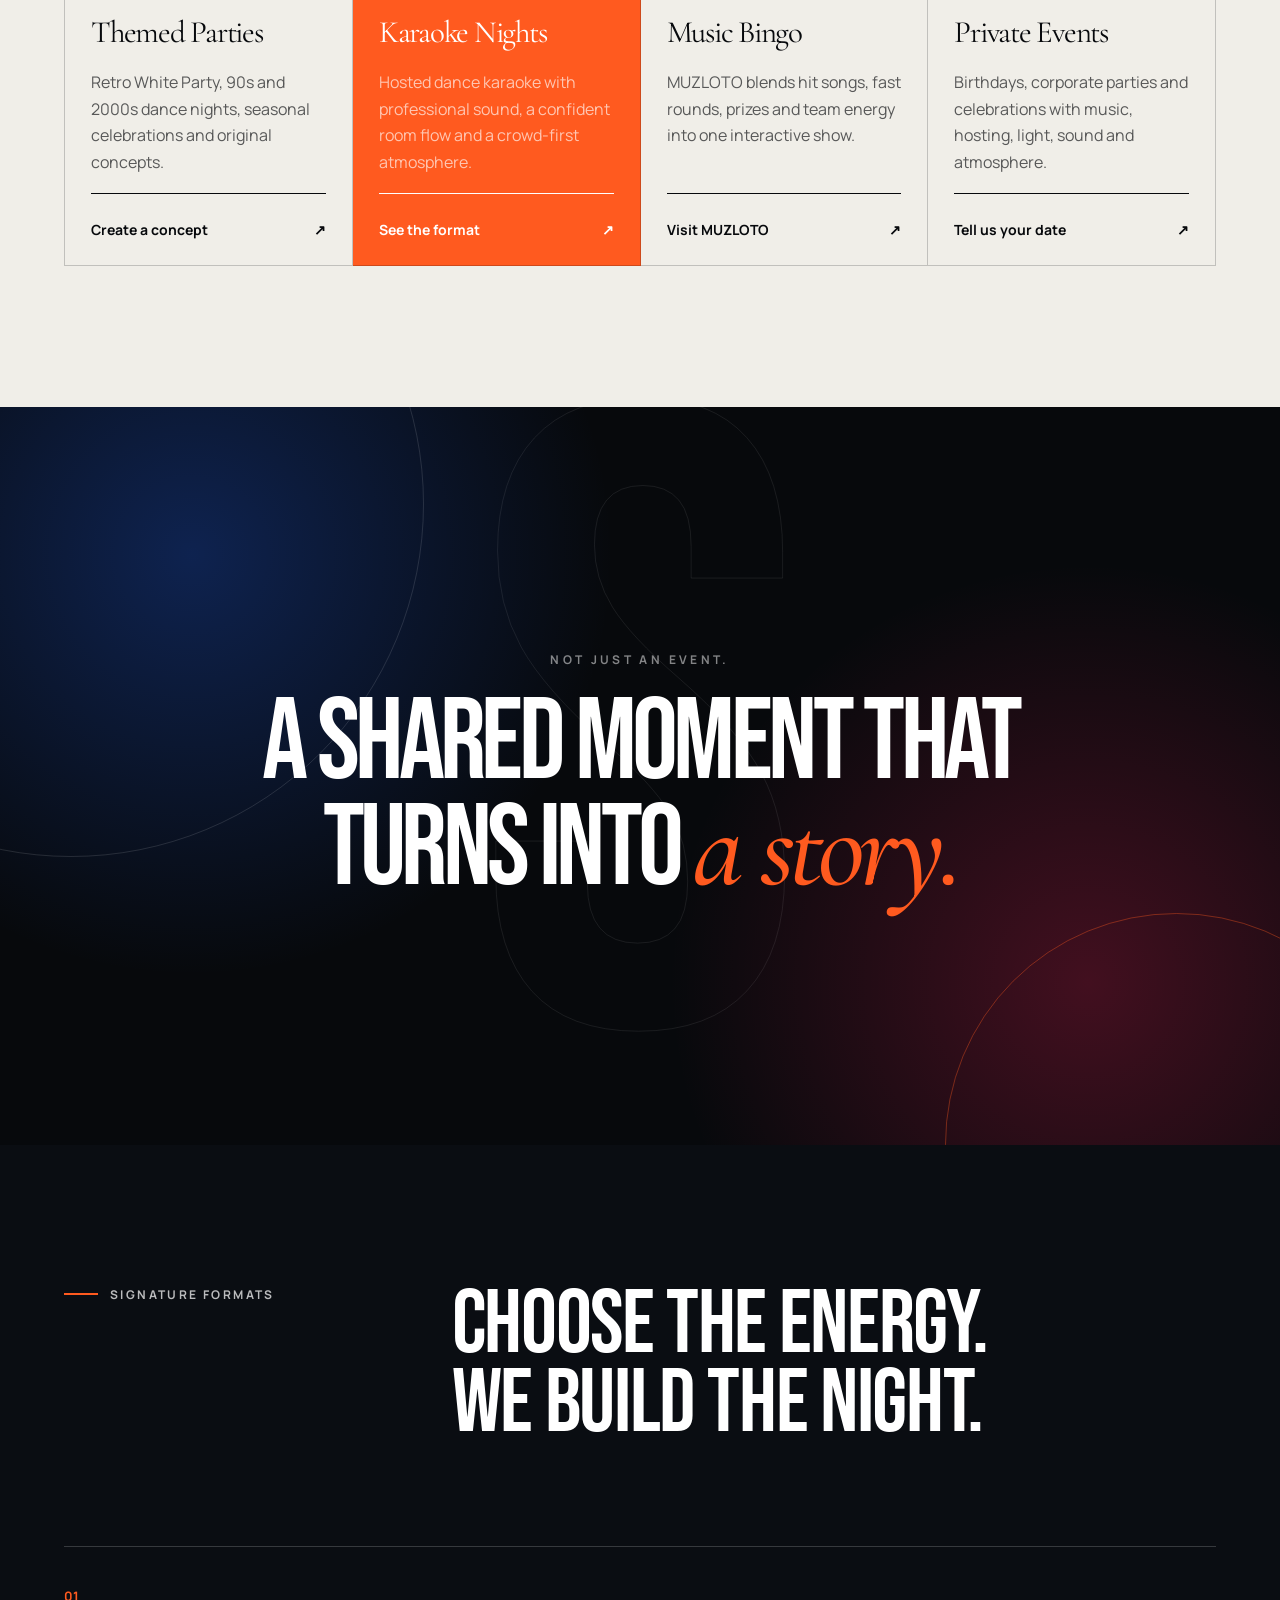
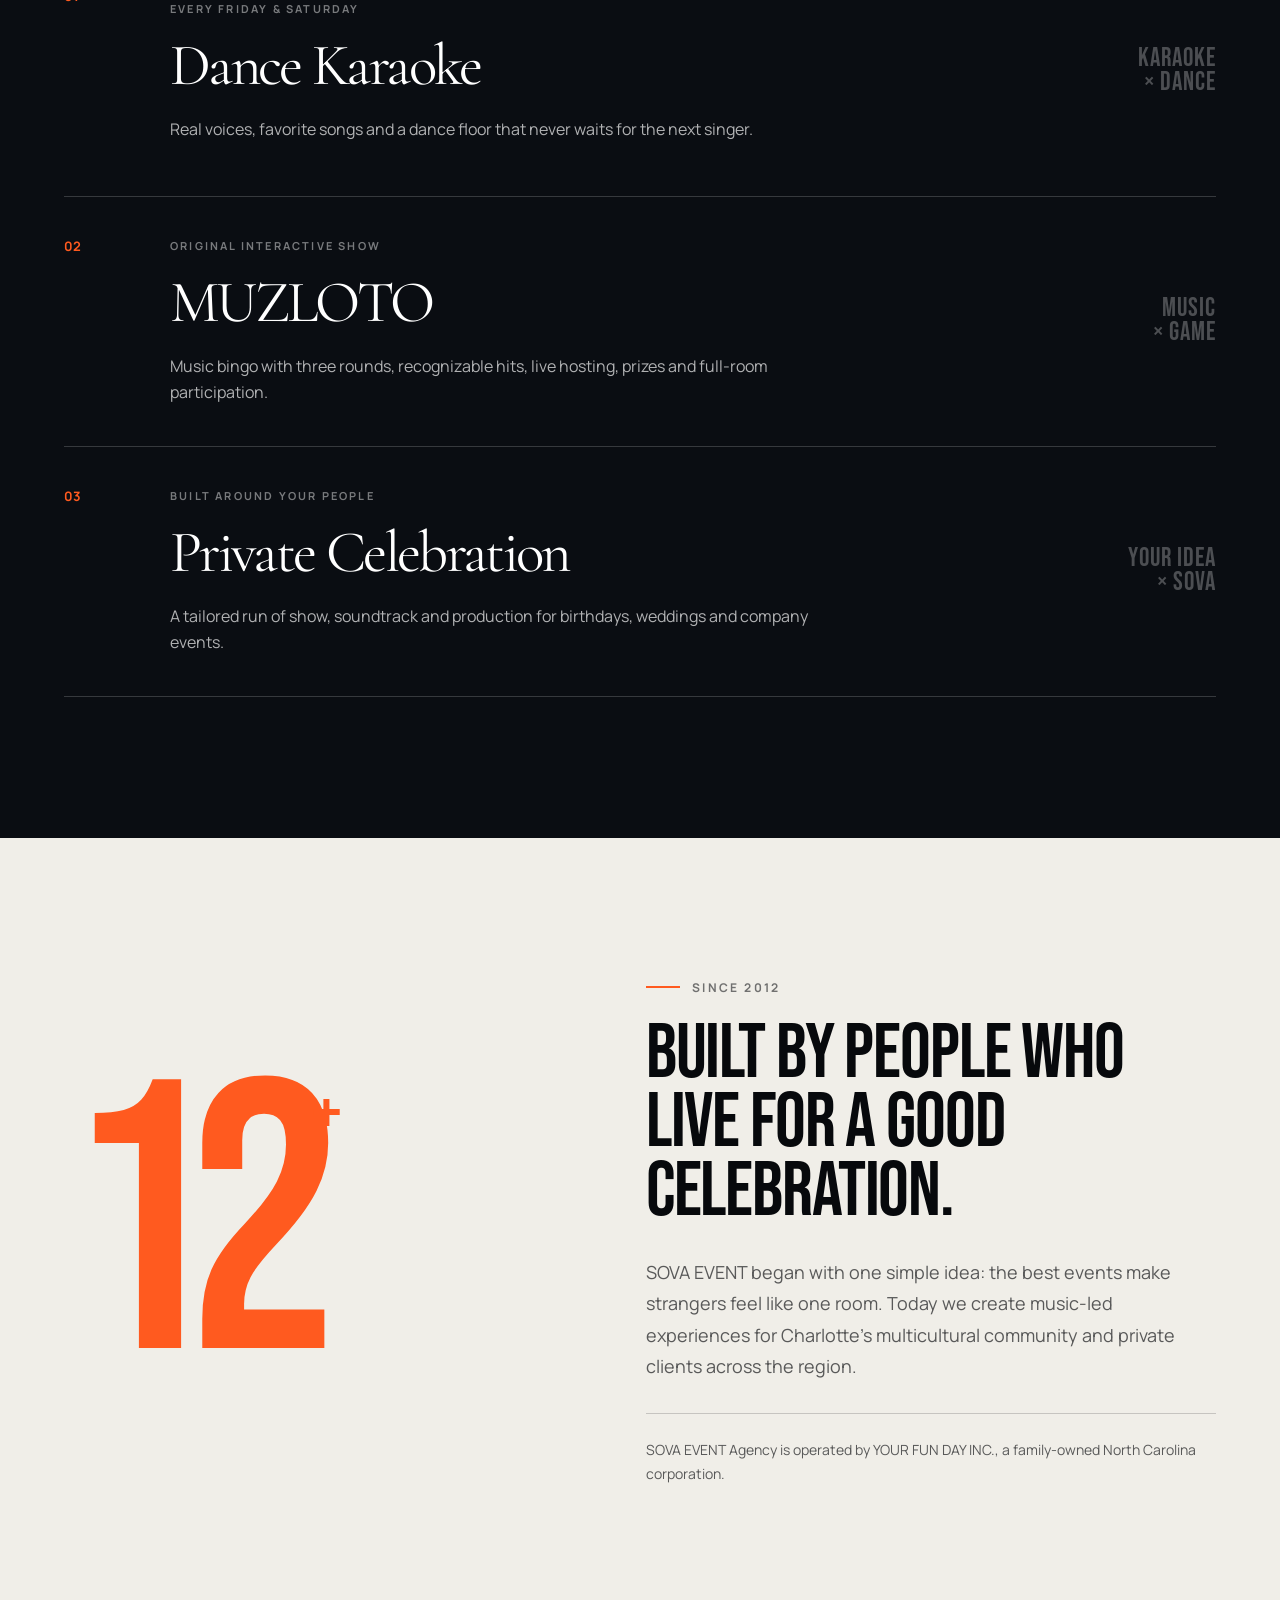
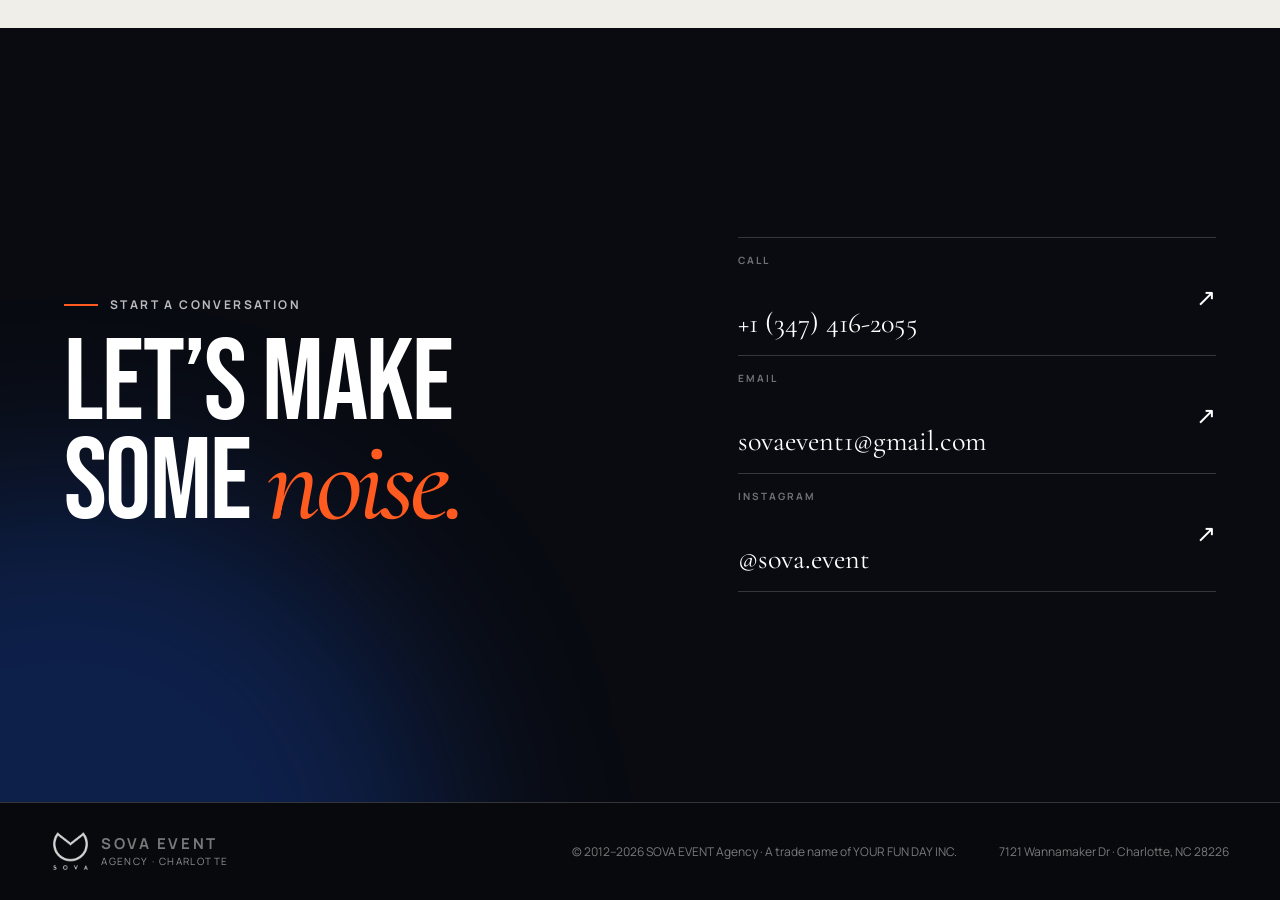
==== commit 18599fcf: "Publish SOVA EVENT redesign" ====
--- a/index.html
+++ b/index.html
@@ -1,715 +1,189 @@
-<!DOCTYPE html>
-<html lang="ru">
-<head>
-<meta charset="UTF-8">
-<meta name="viewport" content="width=device-width, initial-scale=1.0">
-<title>SOVA Музыкальное Лото — ночь хитов в Шарлотте | Бронь столов</title>
-<meta name="description" content="Музыкальное лото (music bingo) на русском в Шарлотте, NC. Вечер любимых хитов, призы, бронь столов онлайн.">
-<link rel="preconnect" href="https://fonts.googleapis.com">
-<link rel="preconnect" href="https://fonts.gstatic.com" crossorigin>
-<link href="https://fonts.googleapis.com/css2?family=Montserrat:wght@400;600;700;800;900&family=Inter:wght@400;600;700&display=swap" rel="stylesheet">
-<link rel="icon" type="image/svg+xml" href="img/favicon.svg">
-<style>
-  :root{
-    --dark:#0e0e13;
-    --dark2:#15151c;
-    --accent:#f01846;
-    --accent-h:#ff2f5c;
-    --violet1:#5b1670;
-    --violet2:#2a0a55;
-    --text:#ffffff;
-    --ink:#101014;
-    --gray:#9a98a5;
-    --gray-d:#6d6b78;
-    --white:#ffffff;
-  }
-  *{margin:0;padding:0;box-sizing:border-box}
-  html{scroll-behavior:smooth}
-  body{
-    background:var(--dark);color:var(--text);
-    font-family:'Inter',system-ui,sans-serif;line-height:1.65;overflow-x:hidden;
-  }
-  h1,h2,h3,h4,.disp{font-family:'Montserrat',sans-serif}
-  .wrap{max-width:1140px;margin:0 auto;padding:0 24px;position:relative}
+<!doctype html>
+<html lang="en">
+  <head>
+    <meta charset="UTF-8" />
+    <meta name="viewport" content="width=device-width, initial-scale=1" />
+    <meta name="theme-color" content="#07090c" />
+    <meta name="description" content="SOVA EVENT Agency creates themed parties, karaoke nights, music bingo and private events in Charlotte, North Carolina." />
+    <title>SOVA EVENT Agency — Charlotte, NC</title>
+    <link rel="icon" href="assets/sova-logo.png" />
+    <link rel="preconnect" href="https://fonts.googleapis.com" />
+    <link rel="preconnect" href="https://fonts.gstatic.com" crossorigin />
+    <link href="https://fonts.googleapis.com/css2?family=Anton&amp;family=Archivo+Black&amp;family=Bebas+Neue&amp;family=Cormorant+Garamond:ital,wght@0,500;0,600;1,500;1,600&amp;family=Manrope:wght@400;500;600;700;800&amp;family=Oswald:wght@500;600;700&amp;family=Syne:wght@600;700;800&amp;display=swap" rel="stylesheet" />
+    <link rel="stylesheet" href="styles.css" />
+    <script src="content.js" defer></script>
+    <script src="script.js" defer></script>
+  </head>
+  <body>
+    <header class="site-header" data-header>
+      <a class="brand" href="#home" aria-label="SOVA EVENT Agency home">
+        <img src="assets/sova-logo.png" alt="" data-image="logoImage" />
+        <span>
+          <strong>SOVA EVENT</strong>
+          <small>AGENCY · CHARLOTTE</small>
+        </span>
+      </a>
 
-  /* ============ NAV ============ */
-  nav{
-    position:fixed;top:0;left:0;right:0;z-index:100;
-    background:rgba(10,10,16,.88);backdrop-filter:blur(10px);
-    border-bottom:1px solid rgba(255,255,255,.06);
-  }
-  .nav-inner{max-width:1140px;margin:0 auto;display:flex;align-items:center;justify-content:space-between;padding:16px 24px}
-  .logo{display:flex;flex-direction:column;align-items:center;gap:3px;text-decoration:none;color:#fff}
-  .logo .ic{color:#fff;line-height:1;display:flex;align-items:center}
-  .logo .tx{font-family:'Montserrat';font-weight:700;font-size:1rem;letter-spacing:.42em;text-indent:.42em;text-align:center}
-  .logo .tx span{display:block;font-size:.5rem;font-weight:600;letter-spacing:.45em;text-indent:.45em;color:var(--gray);text-transform:uppercase;margin-top:2px}
-  .nav-links{display:flex;gap:28px;align-items:center}
-  .nav-links a{color:#fff;text-decoration:none;font-size:.85rem;font-weight:600;display:flex;gap:7px;align-items:center;transition:color .2s}
-  .nav-links a i{color:var(--accent);font-style:normal;font-size:.9rem}
-  .nav-links a:hover{color:var(--accent-h)}
-  .nav-cta{
-    font-family:'Montserrat';font-weight:700;font-size:.78rem;text-transform:lowercase;
-    background:var(--accent);color:#fff;padding:10px 22px;border-radius:3px;text-decoration:none;
-    transition:background .2s;
-  }
-  .nav-cta:hover{background:var(--accent-h)}
+      <button class="menu-toggle" type="button" aria-expanded="false" aria-controls="main-nav" data-menu-toggle>
+        <span></span><span></span>
+        <span class="sr-only">Open navigation</span>
+      </button>
 
-  /* ============ КНОПКИ (призрачные с рамкой как у Clubio) ============ */
-  .btn-ghost{
-    position:relative;display:inline-block;padding:16px 44px;color:#fff;text-decoration:none;
-    font-family:'Montserrat';font-weight:600;font-size:.9rem;text-transform:lowercase;letter-spacing:.03em;
-    border:1px solid rgba(255,255,255,.85);transition:background .25s,color .25s;
-  }
-  .btn-ghost::before{
-    content:"";position:absolute;inset:6px -7px;border:1px solid var(--accent);
-    pointer-events:none;transition:inset .25s;
-  }
-  .btn-ghost:hover{background:#fff;color:var(--ink)}
-  .btn-ghost:hover::before{inset:3px -4px}
-  .btn-solid{
-    display:inline-block;padding:15px 42px;background:var(--accent);color:#fff;text-decoration:none;
-    font-family:'Montserrat';font-weight:700;font-size:.9rem;text-transform:lowercase;border-radius:3px;
-    border:none;cursor:pointer;transition:background .2s,transform .15s;
-  }
-  .btn-solid:hover{background:var(--accent-h);transform:translateY(-2px)}
+      <nav id="main-nav" class="main-nav" data-nav aria-label="Main navigation">
+        <a href="#services">Services</a>
+        <a href="#formats">Formats</a>
+        <a href="#about">About</a>
+        <a href="#contact">Contact</a>
+      </nav>
 
-  /* ============ HERO ============ */
-  header{
-    min-height:100vh;display:flex;flex-direction:column;justify-content:center;align-items:center;
-    text-align:center;position:relative;padding:120px 20px 80px;
-    background:
-      radial-gradient(60% 55% at 22% 30%,rgba(240,24,70,.30),transparent 60%),
-      radial-gradient(55% 60% at 80% 25%,rgba(122,31,160,.45),transparent 65%),
-      linear-gradient(180deg,rgba(20,8,40,.55) 0%,rgba(14,7,25,.72) 55%,var(--dark) 100%),
-      url('img/hero.jpg') center/cover no-repeat;
-  }
-  /* конфетти */
-  header .confetti{position:absolute;inset:0;overflow:hidden;pointer-events:none}
-  header .confetti i{
-    position:absolute;width:8px;height:8px;border-radius:2px;opacity:.55;
-    animation:fall 9s linear infinite;
-  }
-  @keyframes fall{
-    0%{transform:translateY(-5vh) rotate(0deg)}
-    100%{transform:translateY(105vh) rotate(720deg)}
-  }
-  .hero-logo{
-    width:min(190px,40vw);margin-bottom:4px;padding:22px 28px;
-    background:radial-gradient(closest-side,rgba(5,5,14,.78),rgba(5,5,14,.4) 62%,transparent);
-    filter:drop-shadow(0 3px 10px rgba(0,0,0,.95)) drop-shadow(0 0 34px rgba(0,0,0,.8));
-  }
-  .hero-brand{
-    font-family:'Montserrat';font-weight:700;font-size:clamp(1.5rem,3.2vw,2.1rem);
-    letter-spacing:.55em;text-indent:.55em;color:#fff;margin-bottom:20px;
-    text-shadow:0 2px 10px rgba(0,0,0,.95),0 0 30px rgba(0,0,0,.8);
-  }
-  .pre-head{
-    font-family:'Montserrat';font-weight:600;font-size:.95rem;margin-bottom:22px;color:#fff;
-  }
-  h1{
-    font-weight:900;font-size:clamp(2.4rem,6.5vw,4.6rem);line-height:1.05;text-transform:uppercase;
-    text-shadow:0 6px 40px rgba(0,0,0,.45);
-  }
-  h1 .soft{display:block;text-transform:none;font-weight:700;font-size:.62em;margin-top:6px}
-  .hero-sub{margin:26px 0 40px;color:#e8e2f2;font-size:1.05rem;font-weight:600}
-  .hero-note{
-    position:absolute;bottom:26px;left:50%;transform:translateX(-50%);
-    font-size:.72rem;color:rgba(255,255,255,.45);letter-spacing:.2em;text-transform:uppercase;
-  }
-  .age-badge{
-    position:absolute;top:104px;right:28px;font-family:'Montserrat';font-weight:800;font-size:1.1rem;
-    border:2px solid rgba(255,255,255,.7);padding:4px 12px;border-radius:3px;color:#fff;
-  }
+      <a class="header-cta" href="mailto:sovaevent1@gmail.com?subject=Plan%20an%20event%20with%20SOVA">Plan an event</a>
+    </header>
 
-  /* ============ СЕКЦИИ ============ */
-  section{padding:100px 0;position:relative}
-  .sec-head{text-align:center;margin-bottom:56px;position:relative}
-  .watermark{
-    position:absolute;left:50%;top:50%;transform:translate(-50%,-58%);
-    font-family:'Montserrat';font-weight:900;font-size:clamp(4rem,13vw,9rem);line-height:1;
-    color:transparent;-webkit-text-stroke:1px rgba(128,128,140,.16);pointer-events:none;white-space:nowrap;
-  }
-  .light .watermark{-webkit-text-stroke:1px rgba(20,20,30,.08)}
-  .sec-head h2{font-weight:800;font-size:clamp(1.8rem,4vw,2.6rem);position:relative}
-  .sec-head .link-right{
-    position:absolute;right:0;bottom:8px;color:var(--accent);text-decoration:none;font-weight:700;font-size:.85rem;
-  }
-  .sec-head .link-right::before{content:"► ";font-size:.7rem}
-  .sec-head .link-right:hover{color:var(--accent-h)}
+    <main>
+      <section class="hero" id="home" aria-labelledby="hero-title">
+        <img class="hero-photo" src="assets/sova-hero.png" alt="Guests singing and dancing at a SOVA-style nightlife event" data-hero-photo data-image="heroImage" />
+        <div class="hero-scrim"></div>
+        <div class="hero-orbit" aria-hidden="true"></div>
 
-  /* светлая секция */
-  .light{background:#fff;color:var(--ink)}
-  .light .sec-head h2{color:var(--ink)}
-
-  /* ============ КАРТОЧКИ ИГР ============ */
-  .events{display:grid;grid-template-columns:repeat(auto-fit,minmax(260px,1fr));gap:26px}
-  .ev{
-    position:relative;aspect-ratio:1/1.05;overflow:hidden;cursor:pointer;background:#191922;
-    display:flex;align-items:flex-end;
-  }
-  .ev .bg{position:absolute;inset:0;transition:transform .4s}
-  .ev:hover .bg{transform:scale(1.06)}
-  .ev:nth-child(1) .bg{background:linear-gradient(180deg,rgba(74,15,122,.25),rgba(20,8,40,.35)),url('img/ev-classics.jpg') center/cover no-repeat}
-  .ev:nth-child(2) .bg{background:linear-gradient(180deg,rgba(122,21,80,.2),rgba(20,8,40,.35)),url('img/ev-private.jpg') center/cover no-repeat}
-  .ev .date{
-    position:absolute;top:0;right:0;background:var(--accent);color:#fff;text-align:center;
-    padding:10px 14px;font-family:'Montserrat';line-height:1.1;z-index:2;
-  }
-  .ev .date b{display:block;font-size:1.4rem;font-weight:800}
-  .ev .date span{font-size:.75rem;font-weight:600}
-  .ev .info{
-    position:relative;z-index:2;width:100%;padding:22px;
-    background:linear-gradient(180deg,transparent,rgba(5,5,10,.88) 40%);
-  }
-  .ev .info h3{font-weight:800;font-size:1.25rem;text-transform:uppercase;color:#fff}
-  .ev .info p{color:#c7c3d4;font-size:.85rem;font-weight:600;margin:4px 0 12px}
-  .ev .links{display:flex;gap:18px}
-  .ev .links a{color:var(--accent-h);font-weight:700;font-size:.82rem;text-decoration:none}
-  .ev .links a:hover{text-decoration:underline}
-
-  /* ============ КАК ПРОХОДИТ (тёмная, с вертикальной подписью) ============ */
-  .about-grid{display:grid;grid-template-columns:1fr 1fr;gap:60px;align-items:center}
-  .v-label{
-    position:absolute;left:-14px;top:120px;transform:rotate(180deg);writing-mode:vertical-rl;
-    font-size:.7rem;letter-spacing:.5em;color:var(--accent);text-transform:uppercase;font-weight:700;
-  }
-  .about-txt h2{font-weight:800;font-size:2rem;margin-bottom:8px}
-  .about-txt .sub-red{color:var(--accent);font-weight:700;font-size:.85rem;text-transform:uppercase;letter-spacing:.2em;margin-bottom:24px}
-  .about-txt p{color:var(--gray);font-weight:500;margin-bottom:16px}
-  .about-txt p b{color:#fff}
-  .steps{margin-top:26px;display:flex;flex-direction:column;gap:16px}
-  .step{display:flex;gap:16px;align-items:flex-start}
-  .step .n{
-    flex-shrink:0;width:38px;height:38px;border:1px solid var(--accent);color:var(--accent);
-    display:flex;align-items:center;justify-content:center;font-family:'Montserrat';font-weight:800;
-  }
-  .step p{color:#d5d2e0;font-weight:500;font-size:.95rem}
-  .about-media{
-    aspect-ratio:4/4.6;position:relative;
-    background:linear-gradient(180deg,rgba(30,10,50,.15),rgba(14,8,25,.25)),url('img/about.jpg') center/cover no-repeat;
-    display:flex;align-items:center;justify-content:center;flex-direction:column;gap:10px;
-  }
-  .about-media::before{
-    content:"";position:absolute;inset:18px;border:1px solid rgba(255,255,255,.25);pointer-events:none;
-  }
-  .about-media .owl{font-size:5.5rem;filter:drop-shadow(0 12px 40px rgba(0,0,0,.6))}
-  .about-media small{font-size:.62rem;letter-spacing:.25em;text-transform:uppercase;color:rgba(255,255,255,.5)}
-  .about-media .frame-accent{
-    position:absolute;right:-14px;bottom:-14px;width:60%;height:40%;
-    border:2px solid var(--accent);z-index:-1;
-  }
-
-  /* ============ ФОРМАТЫ (3 карточки) ============ */
-  .services{display:grid;grid-template-columns:repeat(auto-fit,minmax(250px,1fr));gap:26px}
-  .srv{background:#fff;padding:44px 34px;text-align:center;box-shadow:0 20px 60px rgba(10,10,20,.08)}
-  .light .srv{border:1px solid #ececf2}
-  .srv .ic{font-size:2.6rem;margin-bottom:18px;display:inline-block}
-  .srv h3{color:var(--ink);font-weight:800;font-size:1.15rem;margin-bottom:12px}
-  .srv p{color:#5d5b68;font-size:.92rem;font-weight:500;margin-bottom:18px}
-  .srv a{color:var(--accent);font-weight:700;font-size:.85rem;text-decoration:none}
-  .srv a:hover{text-decoration:underline}
-
-  /* ============ CTA-ЛЕНТА СТОЛОВ ============ */
-  .vip{
-    text-align:center;padding:110px 24px;position:relative;
-    background:
-      radial-gradient(60% 80% at 30% 50%,rgba(240,24,70,.22),transparent 65%),
-      linear-gradient(180deg,rgba(20,8,31,.78),rgba(14,14,19,.86)),
-      url('img/vip.jpg') center/cover no-repeat;
-  }
-  .vip h2{font-weight:900;font-size:clamp(1.9rem,4.5vw,3rem);text-transform:uppercase;margin-bottom:18px}
-  .vip p{max-width:560px;margin:0 auto 36px;color:#cfc9dd;font-weight:500}
-  .vip .tables-row{display:flex;gap:26px;justify-content:center;flex-wrap:wrap;margin-bottom:40px}
-  .vip .t{
-    border:1px solid rgba(255,255,255,.25);padding:16px 22px;min-width:130px;
-  }
-  .vip .t b{font-family:'Montserrat';font-size:1.3rem;font-weight:800;display:block;color:var(--accent-h)}
-  .vip .t span{font-size:.78rem;color:var(--gray);font-weight:600;text-transform:uppercase;letter-spacing:.1em}
-
-  /* ============ ФОРМА ============ */
-  .booking-sec .form-card{
-    max-width:680px;margin:0 auto;background:var(--dark2);border:1px solid rgba(255,255,255,.08);
-    padding:48px;position:relative;
-  }
-  .booking-sec .form-card::before{
-    content:"";position:absolute;inset:10px -11px;border:1px solid rgba(240,24,70,.5);pointer-events:none;
-  }
-  .form-grid{display:grid;grid-template-columns:1fr 1fr;gap:20px}
-  .form-grid .full{grid-column:1/-1}
-  label{display:block;font-size:.7rem;letter-spacing:.18em;text-transform:uppercase;color:var(--gray);margin-bottom:8px;font-weight:700}
-  label .req{color:var(--accent)}
-  input,select,textarea{
-    width:100%;padding:14px 16px;font-size:.98rem;background:#0b0b10;border:1px solid #2a2a35;
-    color:#fff;font-family:'Inter';font-weight:500;border-radius:2px;transition:border-color .2s;
-  }
-  input:focus,select:focus,textarea:focus{outline:none;border-color:var(--accent)}
-  textarea{resize:vertical;min-height:84px}
-  .form-note{font-size:.8rem;color:var(--gray);margin-top:16px;text-align:center;font-weight:500}
-  #form-status{margin-top:18px;text-align:center;font-weight:700;display:none;padding:14px;border-radius:2px}
-  #form-status.ok{display:block;background:rgba(30,180,90,.1);border:1px solid #1eb45a;color:#4be08a}
-  #form-status.err{display:block;background:rgba(240,24,70,.08);border:1px solid var(--accent);color:var(--accent-h)}
-
-  /* ============ ГАЛЕРЕЯ И ОТЗЫВЫ ============ */
-  .gallery-grid{display:grid;grid-template-columns:repeat(auto-fill,minmax(240px,1fr));gap:14px}
-  .gallery-grid img{width:100%;aspect-ratio:4/3;object-fit:cover;display:block;transition:transform .3s}
-  .gallery-grid img:hover{transform:scale(1.03)}
-  .reviews-grid{display:grid;grid-template-columns:repeat(auto-fit,minmax(260px,1fr));gap:20px}
-  .rev{background:var(--dark2);border:1px solid rgba(255,255,255,.08);padding:26px;border-radius:4px}
-  .rev .stars{color:var(--accent-h);letter-spacing:.25em;margin-bottom:12px;font-size:.9rem}
-  .rev p{color:#d5d2e0;font-size:.95rem;font-weight:500}
-  .rev .rname{margin-top:14px;font-family:'Montserrat';font-weight:700;font-size:.82rem;color:var(--gray);text-transform:uppercase;letter-spacing:.08em}
-
-  /* ============ FAQ ============ */
-  details{border-bottom:1px solid rgba(255,255,255,.1)}
-  summary{
-    padding:22px 8px;cursor:pointer;font-weight:700;list-style:none;font-family:'Montserrat',sans-serif;
-    display:flex;justify-content:space-between;align-items:center;gap:14px;font-size:1rem;
-  }
-  summary::-webkit-details-marker{display:none}
-  summary::after{content:"+";color:var(--accent);font-size:1.5rem;font-weight:400;transition:transform .2s}
-  details[open] summary::after{transform:rotate(45deg)}
-  details p{padding:0 8px 22px;color:var(--gray);font-size:.95rem;font-weight:500}
-
-  /* ============ FOOTER ============ */
-  footer{background:#0a0a0f;border-top:1px solid rgba(255,255,255,.06);padding:60px 0 110px;text-align:center}
-  footer .soc{display:flex;gap:26px;justify-content:center;margin:22px 0}
-  footer .soc a{text-decoration:none;transition:transform .2s;display:inline-flex;align-items:center;justify-content:center;line-height:0}
-  footer .soc a:hover{transform:translateY(-3px)}
-  footer .soc a:hover{color:var(--accent-h)}
-  footer p{color:var(--gray-d);font-size:.85rem}
-
-
-
-  .sticky-cta{
-    position:fixed;bottom:0;left:0;right:0;z-index:90;display:none;
-    padding:12px 16px calc(12px + env(safe-area-inset-bottom));
-    background:rgba(10,10,16,.94);backdrop-filter:blur(10px);border-top:1px solid rgba(255,255,255,.1);
-  }
-  .sticky-cta .btn-solid{width:100%;text-align:center}
-
-  @media(max-width:900px){
-    .about-grid{grid-template-columns:1fr}
-    .v-label{display:none}
-  }
-  @media(max-width:640px){
-    .nav-links{display:none}
-    .form-grid{grid-template-columns:1fr}
-    .booking-sec .form-card{padding:32px 22px}
-    .sticky-cta{display:block}
-    .age-badge{top:90px;right:16px}
-  }
-</style>
-</head>
-<body>
-
-<nav>
-  <div class="nav-inner">
-    <a class="logo" href="#">
-      <span class="ic"><img src="img/sova-mark.png" alt="SOVA" style="width:42px;height:auto;display:block"></span>
-      <span class="tx">SOVA<span>МузЛото &bull; CLT</span></span>
-    </a>
-    <div class="nav-links">
-      <a href="#events"><i>♪</i> игры</a>
-      <a href="#about"><i>♪</i> как проходит</a>
-      <a href="#private"><i>♪</i> праздники</a>
-      <a href="#faq"><i>♪</i> faq</a>
-    </div>
-    <div style="display:flex;gap:12px;align-items:center">
-      <a class="js-soc-whatsapp" href="#" style="display:none;font-size:1.25rem;text-decoration:none;line-height:1" title="Написать в WhatsApp">💬</a>
-      <a class="nav-cta" href="#booking">бронь стола</a>
-    </div>
-  </div>
-</nav>
-
-<header>
-  <div class="confetti" id="confetti"></div>
-  <div class="age-badge">21+</div>
-  <img class="hero-logo" src="img/sova-mark.png" alt="SOVA">
-  <div class="hero-brand">SOVA</div>
-  <div class="pre-head" id="t-pre-head">Ночь хитов на русском &bull; Charlotte, NC</div>
-  <h1><span id="t-hero-title">Музыкальное лото</span><span class="soft" id="t-hero-soft">вечер, который поёт вместе с тобой</span></h1>
-  <p class="hero-sub" id="t-hero-sub">Любимые треки &bull; бланки вместо микрофона &bull; призы каждый раунд</p>
-  <a href="#booking" class="btn-ghost">забронировать стол</a>
-  <div class="hero-note">листай вниз — ближайшие игры</div>
-</header>
-
-<section class="light" id="events">
-  <div class="wrap">
-    <div class="sec-head">
-      <div class="watermark">Игры</div>
-      <h2>Ближайшие игры</h2>
-      <a class="link-right" href="#booking">забронировать</a>
-    </div>
-    <div class="events">
-      <div class="ev js-pick" id="game-card" data-event="6 августа — Vibe Cafe">
-        <div class="bg"></div>
-        <div class="date"><b>6</b><span>авг</span></div>
-        <div class="info">
-          <h3>Музыкальное лото</h3>
-          <p>Чт, 6 августа &bull; 19:00 &bull; Vibe Cafe &bull; $30/чел</p>
-          <div class="links"><a class="js-ticket" style="display:none" target="_blank" rel="noopener">купить билет</a><a href="#booking">бронь стола</a><a href="#faq">подробнее</a></div>
-        </div>
-      </div>
-      <div class="ev js-pick" data-event="Приватная игра">
-        <div class="bg"></div>
-        <div class="date"><b>?</b><span>дата</span></div>
-        <div class="info">
-          <h3>Ваша вечеринка</h3>
-          <p>выездная игра &bull; дата ваша &bull; по запросу</p>
-          <div class="links"><a href="#booking">обсудить</a></div>
-        </div>
-      </div>
-    </div>
-  </div>
-</section>
-
-<section id="about">
-  <div class="wrap">
-    <div class="v-label">Музыкальное лото</div>
-    <div class="about-grid">
-      <div class="about-txt">
-        <div class="sub-red">Как проходит</div>
-        <h2 id="t-about-title">Старое доброе лото. Новые правила ночи</h2>
-        <p id="t-about-text">Это бинго, где вместо чисел — <b>песни, которые знает весь зал</b>. Ничего угадывать не надо: исполнитель и название выводятся на экран. Твоя задача — найти трек на бланке, зачеркнуть и подпевать.</p>
-        <div class="steps">
-          <div class="step"><div class="n">1</div><p>Получаешь уникальный бланк — у каждого гостя свой набор песен</p></div>
-          <div class="step"><div class="n">2</div><p>Звучит трек, на экране исполнитель и название — ищешь у себя</p></div>
-          <div class="step"><div class="n">3</div><p>Собрал линию, диагонали или весь бланк — кричишь «ЛОТО!» и забираешь приз</p></div>
-        </div>
-      </div>
-      <div class="about-media">
-        <div class="frame-accent"></div>
-      </div>
-    </div>
-  </div>
-</section>
-
-<section class="light" id="gallery" style="display:none">
-  <div class="wrap">
-    <div class="sec-head">
-      <div class="watermark">Фото</div>
-      <h2>Как это было</h2>
-    </div>
-    <div class="gallery-grid" id="gallery-list"></div>
-  </div>
-</section>
-
-<section class="light" id="private">
-  <div class="wrap">
-    <div class="sec-head">
-      <div class="watermark">Форматы</div>
-      <h2>Не только по субботам</h2>
-    </div>
-    <div class="services">
-      <div class="srv">
-        <span class="ic">🏢</span>
-        <h3>Корпоративы</h3>
-        <p>Тимбилдинг, на котором никто не смотрит на часы: от дружеского happy hour до новогодней вечеринки компании.</p>
-        <a href="#booking" class="js-pick" data-event="Приватная игра">узнать больше</a>
-      </div>
-      <div class="srv">
-        <span class="ic">🎂</span>
-        <h3>Дни рождения</h3>
-        <p>Отпразднуй с нами — привезём игру, призы и настроение. Имениннику — бокал вина и бесплатная следующая игра.</p>
-        <a href="#booking" class="js-pick" data-event="Приватная игра">узнать больше</a>
-      </div>
-      <div class="srv">
-        <span class="ic">🏡</span>
-        <h3>Домашние вечеринки</h3>
-        <p>Игра приедет к вам: своё оборудование, бланки, ведущий. Вам останется позвать друзей и накрыть стол.</p>
-        <a href="#booking" class="js-pick" data-event="Приватная игра">узнать больше</a>
-      </div>
-    </div>
-  </div>
-</section>
-
-<div class="vip">
-  <h2>Забронируй свой стол</h2>
-  <p>Вход по билетам — $<span class="js-price">30</span> с человека, всё для игры уже включено. <b style="color:#fff">Бронь стола бесплатна при покупке билетов</b>: берёте билеты на компанию — стол ваш.</p>
-  <div class="tables-row">
-    <div class="t"><b>2</b><span>места</span></div>
-    <div class="t"><b>4</b><span>места</span></div>
-    <div class="t"><b>6</b><span>мест</span></div>
-    <div class="t"><b>8</b><span>мест</span></div>
-  </div>
-  <a href="#booking" class="btn-ghost">выбрать стол</a>
-</div>
-
-<section class="booking-sec" id="booking">
-  <div class="wrap">
-    <div class="sec-head">
-      <div class="watermark">Бронь</div>
-      <h2>Бронь столов</h2>
-    </div>
-    <div class="form-card">
-      <form id="reg-form" novalidate>
-        <div class="form-grid">
-          <div>
-            <label>Имя <span class="req">*</span></label>
-            <input type="text" name="name" required placeholder="Как к вам обращаться">
-          </div>
-          <div>
-            <label>Телефон <span class="req">*</span></label>
-            <input type="tel" name="phone" required placeholder="+1 (___) ___-____">
-          </div>
-          <div class="full">
-            <label>Email</label>
-            <input type="email" name="email" placeholder="пришлём автоподтверждение брони">
-          </div>
-          <div>
-            <label>Игровой день <span class="req">*</span></label>
-            <select name="event" id="event-select" required>
-              <option value="">Выберите дату…</option>
-              <option>6 августа — Vibe Cafe</option>
-              <option>Приватная игра</option>
-            </select>
-          </div>
-          <div>
-            <label>Столик <span class="req">*</span></label>
-            <select name="party_size" required>
-              <option value="">Выберите…</option>
-              <option>на 2 человека</option>
-              <option>на 4 человека</option>
-              <option>на 6 человек</option>
-              <option>на 8 человек</option>
-              <option>нас больше 8!</option>
-            </select>
-          </div>
-          <div class="full">
-            <label>Название команды</label>
-            <input type="text" name="team" placeholder="Необязательно, но с ним веселее">
-          </div>
-          <div class="full">
-            <label>Комментарий</label>
-            <textarea name="comment" placeholder="День рождения? Стол ближе к сцене? Пишите!"></textarea>
-          </div>
-          <div class="full">
-            <label style="display:flex;align-items:flex-start;gap:10px;text-transform:none;letter-spacing:normal;font-weight:500;color:#c7c3d4;cursor:pointer;font-size:.85rem">
-              <input type="checkbox" name="opt_in" value="да" style="width:18px;height:18px;accent-color:var(--accent);margin-top:2px;flex-shrink:0">
-              <span>Хочу получать сообщения о новых играх SOVA (можно отписаться в любой момент)</span>
-            </label>
+        <div class="hero-content">
+          <p class="eyebrow"><span></span><b data-bind="eyebrow">Event entertainment · Charlotte, NC</b></p>
+          <h1 id="hero-title"><span data-bind="heroTitle">Your night.</span><br /><em data-bind="heroAccent">Our production.</em></h1>
+          <p class="hero-copy" data-bind="heroCopy">Themed parties, dance karaoke, music bingo and private celebrations — produced from first idea to final song.</p>
+          <div class="hero-actions">
+            <a class="button button-primary" href="mailto:sovaevent1@gmail.com?subject=Plan%20an%20event%20with%20SOVA">Plan your event <span aria-hidden="true">↗</span></a>
+            <a class="button button-ghost" href="#formats">Explore our formats</a>
           </div>
         </div>
-        <div style="text-align:center;margin-top:30px">
-          <button type="submit" class="btn-solid" id="submit-btn" style="width:100%">забронировать стол</button>
-          <a class="js-ticket btn-ghost" style="display:none;margin-top:16px;width:100%;box-sizing:border-box" target="_blank" rel="noopener">🎟 купить билеты — $<span class="js-price">30</span>/чел</a>
+
+        <div class="hero-meta" aria-label="Agency highlights">
+          <div><strong>2012</strong><span>Creating nights<br />people remember</span></div>
+          <div><strong>CLT</strong><span>Charlotte,<br />North Carolina</span></div>
+          <div><strong>360°</strong><span>Music, hosting,<br />light & atmosphere</span></div>
         </div>
-        <p class="form-note">Бронь стола бесплатна при покупке билетов. Подтвердим в течение дня; отмена — до 12:00 дня игры.</p>
-        <div id="form-status"></div>
-      </form>
-    </div>
-  </div>
-</section>
 
-<section id="reviews" style="display:none">
-  <div class="wrap">
-    <div class="sec-head">
-      <div class="watermark">Отзывы</div>
-      <h2>Гости говорят</h2>
-    </div>
-    <div class="reviews-grid" id="reviews-list"></div>
-  </div>
-</section>
+        <a class="scroll-cue" href="#services"><span>Scroll to enter</span><i></i></a>
+      </section>
 
-<section id="faq">
-  <div class="wrap" style="max-width:760px">
-    <div class="sec-head">
-      <div class="watermark">FAQ</div>
-      <h2>Вопросы</h2>
-    </div>
-    <div id="faq-list">
-    <details><summary>Чем музыкальное лото отличается от квиза?</summary><p>Не нужна команда — у каждого свой бланк. Не нужно ничего отгадывать — всё на экране. Формат душевный: зал поёт хором, а не спорит над вопросами.</p></details>
-    <details><summary>Нужно ли разбираться в музыке?</summary><p>Нет. Исполнитель и название показываются на экране — остаётся найти песню на своём бланке и зачеркнуть.</p></details>
-    <details><summary>Можно прийти одному?</summary><p>Конечно! Каждый играет за себя, а за столом быстро найдутся единомышленники.</p></details>
-    <details><summary>Это на русском или на английском?</summary><p>Ведущий — на русском, музыка — вперемешку: русские хиты 90-х–2020-х и мировая классика. Не говорящих по-русски друзей тоже берите — песни поймут все.</p></details>
-    <details><summary>Как оплатить?</summary><p>Билеты — $<span class="js-price">30</span> с человека, покупаются онлайн картой по кнопке «Купить билеты» (через Square). Бронь стола по форме бесплатна при покупке билетов — мы просто закрепляем стол за вашей компанией.</p></details>
-    <details><summary>Что за призы?</summary><p>Свой приз за каждый раунд: напитки, сертификаты, мерч. Главный приз вечера — за полный бланк в третьем раунде.</p></details>
-    </div>
-  </div>
-</section>
+      <section class="ticker" aria-label="SOVA services">
+        <div class="ticker-track">
+          <span>THEMED PARTIES</span><i>✦</i><span>DANCE KARAOKE</span><i>✦</i><span>MUZLOTO</span><i>✦</i><span>PRIVATE EVENTS</span><i>✦</i>
+          <span>THEMED PARTIES</span><i>✦</i><span>DANCE KARAOKE</span><i>✦</i><span>MUZLOTO</span><i>✦</i><span>PRIVATE EVENTS</span><i>✦</i>
+        </div>
+      </section>
 
-<footer>
-  <div class="wrap">
-    <a class="logo" href="#" style="justify-content:center">
-      <span class="ic"><img src="img/sova-mark.png" alt="SOVA" style="width:38px;height:auto;display:block"></span>
-      <span class="tx">SOVA<span>Event Charlotte</span></span>
-    </a>
-    <div class="soc">
-      <a href="#" class="js-soc-instagram" rel="noopener"><svg viewBox="0 0 48 48" width="44" height="44" aria-hidden="true"><defs><radialGradient id="igg" cx="30%" cy="107%" r="140%"><stop offset="0" stop-color="#fdf497"/><stop offset=".08" stop-color="#fdf497"/><stop offset=".45" stop-color="#fd5949"/><stop offset=".6" stop-color="#d6249f"/><stop offset="1" stop-color="#285AEB"/></radialGradient></defs><rect width="48" height="48" rx="14" fill="url(#igg)"/><rect x="13" y="13" width="22" height="22" rx="6.5" fill="none" stroke="#fff" stroke-width="2.6"/><circle cx="24" cy="24" r="5.8" fill="none" stroke="#fff" stroke-width="2.6"/><circle cx="31.6" cy="16.4" r="1.7" fill="#fff"/></svg></a>
-      <a href="#" class="js-soc-telegram" rel="noopener"><svg viewBox="0 0 48 48" width="44" height="44" aria-hidden="true"><circle cx="24" cy="24" r="24" fill="#2AABEE"/><path fill="#fff" d="M34.1 15.3 29.8 33c-.3 1.2-1 1.5-2 .9l-5.6-4.1-2.7 2.6c-.3.3-.6.6-1.2.6l.4-5.9 10.7-9.7c.5-.4-.1-.6-.7-.3l-13.2 8.3-5.7-1.8c-1.2-.4-1.3-1.2.3-1.8l22.3-8.6c1-.4 1.9.2 1.6 1.7Z"/></svg></a>
-      <a href="#" class="js-soc-whatsapp" rel="noopener"><svg viewBox="0 0 48 48" width="44" height="44" aria-hidden="true"><circle cx="24" cy="24" r="24" fill="#25D366"/><path fill="#fff" d="M24 12.7c-6.3 0-11.4 5.1-11.4 11.4 0 2 .5 3.9 1.5 5.6L12.6 35l5.5-1.4a11.4 11.4 0 0 0 5.9 1.6c6.3 0 11.4-5.1 11.4-11.4S30.3 12.7 24 12.7Zm0 20.8c-1.8 0-3.6-.5-5.1-1.4l-.4-.2-3.3.9.9-3.2-.2-.4a9.4 9.4 0 0 1-1.4-5c0-5.2 4.2-9.4 9.5-9.4 5.2 0 9.4 4.2 9.4 9.5 0 5.2-4.2 9.4-9.4 9.4Zm5.2-7c-.3-.15-1.7-.83-1.9-.92-.26-.1-.44-.14-.62.14-.18.28-.72.92-.88 1.1-.16.18-.32.2-.6.07-1.65-.83-2.73-1.48-3.82-3.35-.29-.5.29-.46.83-1.54.09-.18.05-.34-.02-.48-.07-.14-.62-1.5-.85-2.05-.22-.53-.45-.46-.62-.47l-.53-.01c-.18 0-.48.07-.73.34-.25.28-.96.94-.96 2.3s.98 2.66 1.12 2.85c.14.18 1.94 2.96 4.7 4.15 1.75.76 2.44.82 3.32.69.53-.08 1.63-.67 1.86-1.31.23-.65.23-1.2.16-1.31-.07-.11-.25-.18-.53-.32Z"/></svg></a>
-    </div>
-    <p>Музыкальное лото в Шарлотте, Северная Каролина &bull; sovaevent.com</p>
-    <p style="margin-top:6px">© 2026 SOVA Event Charlotte</p>
-  </div>
-</footer>
+      <section class="services section" id="services">
+        <div class="section-head reveal">
+          <p class="eyebrow dark"><span></span> What we do</p>
+          <h2>We don’t fill a room.<br /><em>We move it.</em></h2>
+          <p>Concept, music, hosting, production and promotion — one team keeps the whole experience in rhythm.</p>
+        </div>
 
+        <div class="service-grid">
+          <article class="service-card reveal">
+            <span class="service-number">01</span>
+            <div class="service-icon" aria-hidden="true">◐</div>
+            <h3 data-bind="service1Title">Themed Parties</h3>
+            <p data-bind="service1Text">Retro White Party, 90s and 2000s dance nights, seasonal celebrations and original concepts.</p>
+            <a href="#contact">Create a concept <span>↗</span></a>
+          </article>
+          <article class="service-card service-card-accent reveal">
+            <span class="service-number">02</span>
+            <div class="service-icon" aria-hidden="true">♪</div>
+            <h3 data-bind="service2Title">Karaoke Nights</h3>
+            <p data-bind="service2Text">Hosted dance karaoke with professional sound, a confident room flow and a crowd-first atmosphere.</p>
+            <a href="#formats">See the format <span>↗</span></a>
+          </article>
+          <article class="service-card reveal">
+            <span class="service-number">03</span>
+            <div class="service-icon" aria-hidden="true">◆</div>
+            <h3 data-bind="service3Title">Music Bingo</h3>
+            <p data-bind="service3Text">MUZLOTO blends hit songs, fast rounds, prizes and team energy into one interactive show.</p>
+            <a href="https://muzloto.us" target="_blank" rel="noreferrer">Visit MUZLOTO <span>↗</span></a>
+          </article>
+          <article class="service-card reveal">
+            <span class="service-number">04</span>
+            <div class="service-icon" aria-hidden="true">✦</div>
+            <h3 data-bind="service4Title">Private Events</h3>
+            <p data-bind="service4Text">Birthdays, corporate parties and celebrations with music, hosting, light, sound and atmosphere.</p>
+            <a href="#contact">Tell us your date <span>↗</span></a>
+          </article>
+        </div>
+      </section>
 
-<div class="sticky-cta">
-  <a href="#booking" class="btn-solid">🎟 забронировать стол</a>
-</div>
+      <section class="statement" aria-label="SOVA philosophy">
+        <p class="statement-kicker reveal">NOT JUST AN EVENT.</p>
+        <p class="statement-main reveal">A shared moment that<br />turns into <em>a story.</em></p>
+        <span class="statement-mark" aria-hidden="true">S</span>
+      </section>
 
-<script src="data.js"></script>
-<script>
-// ===== применяем данные из data.js =====
-(function(){
-  const D=window.SITE_DATA||{};
-  if(D.event){
-    const ev=document.getElementById('game-card');
-    if(ev){
-      if(D.event.show===false) ev.style.display='none';
-      ev.dataset.event=D.event.formLabel;
-      ev.querySelector('.date b').textContent=D.event.day;
-      ev.querySelector('.date span').textContent=D.event.month;
-      ev.querySelector('.info h3').textContent=D.event.title;
-      ev.querySelector('.info p').textContent=D.event.weekday+', '+D.event.dateText+' • '+D.event.time+' • '+D.event.venue+' • $'+D.event.price+'/чел';
-    }
-    const sel=document.getElementById('event-select');
-    if(sel&&sel.options.length>1) sel.options[1].text=D.event.formLabel;
-    document.querySelectorAll('.js-price').forEach(s=>s.textContent=D.event.price);
-  }
-  function socUrl(kind,v){
-    if(!v) return '';
-    v=(''+v).trim();
-    if(/^https?:\/\//i.test(v)) return v;
-    v=v.replace(/^@/,'');
-    if(/^(www\.)?(instagram\.com|instagr\.am|t\.me|telegram\.me|wa\.me|whatsapp\.com|facebook\.com|fb\.com)\//i.test(v)) return 'https://'+v;
-    if(kind==='instagram') return 'https://instagram.com/'+v;
-    if(kind==='telegram') return 'https://t.me/'+v;
-    if(kind==='whatsapp') return 'https://wa.me/'+v.replace(/[^0-9]/g,'');
-    return v;
-  }
-  if(D.socials){
-    [['instagram',D.socials.instagram],['telegram',D.socials.telegram],['whatsapp',D.socials.whatsapp]].forEach(function(p){
-      var u=socUrl(p[0],p[1]);
-      document.querySelectorAll('.js-soc-'+p[0]).forEach(function(a){ if(u){a.href=u;a.target='_blank';a.style.display='';} });
-    });
-  }
-  if(D.texts){
-    var T=D.texts, map={'t-pre-head':T.preHead,'t-hero-title':T.heroTitle,'t-hero-soft':T.heroSoft,'t-hero-sub':T.heroSub,'t-about-title':T.aboutTitle,'t-about-text':T.aboutText};
-    Object.keys(map).forEach(function(id){ var el=document.getElementById(id); if(el&&map[id]) el.textContent=map[id]; });
-  }
-  if(D.gallery!==undefined){
-    var gsec=document.getElementById('gallery'), gs=document.getElementById('gallery-list');
-    if(gsec) gsec.style.display=(D.gallery&&D.gallery.length)?'':'none';
-    if(gs&&D.gallery&&D.gallery.length){gs.innerHTML='';D.gallery.forEach(function(src){
-      var im=document.createElement('img');im.src=src;im.loading='lazy';im.alt='SOVA МузЛото — фото с игры';gs.appendChild(im);});}
-  }
-  if(D.reviews!==undefined){
-    var rsec=document.getElementById('reviews'), rs=document.getElementById('reviews-list');
-    if(rsec) rsec.style.display=(D.reviews&&D.reviews.length)?'':'none';
-    if(rs&&D.reviews&&D.reviews.length){rs.innerHTML='';D.reviews.forEach(function(r){
-      var c=document.createElement('div');c.className='rev';
-      var st=document.createElement('div');st.className='stars';st.textContent='★★★★★';
-      var p2=document.createElement('p');p2.textContent=r.text;
-      var nm=document.createElement('div');nm.className='rname';nm.textContent=r.name;
-      c.appendChild(st);c.appendChild(p2);c.appendChild(nm);rs.appendChild(c);});}
-  }
-  if(D.faq&&D.faq.length){
-    var box=document.getElementById('faq-list');
-    if(box){
-      box.innerHTML='';
-      D.faq.forEach(function(item){
-        var d=document.createElement('details');
-        var s=document.createElement('summary'); s.textContent=item.q;
-        var p=document.createElement('p'); p.textContent=item.a;
-        d.appendChild(s); d.appendChild(p); box.appendChild(d);
-      });
-    }
-  }
-})();
+      <section class="formats section" id="formats">
+        <div class="formats-intro reveal">
+          <p class="eyebrow"><span></span> Signature formats</p>
+          <h2>Choose the energy.<br />We build the night.</h2>
+        </div>
 
-// конфетти в херо
-(function(){
-  const box=document.getElementById('confetti');
-  const colors=['#f01846','#a34bff','#4bc0ff','#ffd24b','#4bff9e'];
-  for(let i=0;i<36;i++){
-    const p=document.createElement('i');
-    p.style.left=(i*2.8)%100+'%';
-    p.style.background=colors[i%colors.length];
-    p.style.animationDelay=(i*.37)%9+'s';
-    p.style.animationDuration=7+(i%5)+'s';
-    box.appendChild(p);
-  }
-})();
+        <div class="format-list">
+          <article class="format-item reveal">
+            <span>01</span>
+            <div>
+              <p class="format-label">EVERY FRIDAY & SATURDAY</p>
+              <h3>Dance Karaoke</h3>
+              <p>Real voices, favorite songs and a dance floor that never waits for the next singer.</p>
+            </div>
+            <strong>KARAOKE<br />× DANCE</strong>
+          </article>
+          <article class="format-item reveal">
+            <span>02</span>
+            <div>
+              <p class="format-label">ORIGINAL INTERACTIVE SHOW</p>
+              <h3>MUZLOTO</h3>
+              <p>Music bingo with three rounds, recognizable hits, live hosting, prizes and full-room participation.</p>
+            </div>
+            <strong>MUSIC<br />× GAME</strong>
+          </article>
+          <article class="format-item reveal">
+            <span>03</span>
+            <div>
+              <p class="format-label">BUILT AROUND YOUR PEOPLE</p>
+              <h3>Private Celebration</h3>
+              <p>A tailored run of show, soundtrack and production for birthdays, weddings and company events.</p>
+            </div>
+            <strong>YOUR IDEA<br />× SOVA</strong>
+          </article>
+        </div>
+      </section>
 
-// Ссылка на покупку билетов берётся из data.js (правится редактором).
-const TICKET_URL=(window.SITE_DATA&&window.SITE_DATA.ticketUrl)||'';
-if(TICKET_URL){
-  document.querySelectorAll('.js-ticket').forEach(a=>{
-    a.href=TICKET_URL;
-    a.style.display='';
-  });
-}
+      <section class="about section" id="about">
+        <div class="about-number reveal">12<span>+</span></div>
+        <div class="about-copy reveal">
+          <p class="eyebrow dark"><span></span> Since 2012</p>
+          <h2 data-bind="aboutTitle">Built by people who live for a good celebration.</h2>
+          <p data-bind="aboutText">SOVA EVENT began with one simple idea: the best events make strangers feel like one room. Today we create music-led experiences for Charlotte’s multicultural community and private clients across the region.</p>
+          <p class="legal-note">SOVA EVENT Agency is operated by YOUR FUN DAY INC., a family-owned North Carolina corporation.</p>
+        </div>
+      </section>
 
-// клик по карточке игры подставляет дату в форму
-document.querySelectorAll('.js-pick').forEach(el=>{
-  el.addEventListener('click',()=>{
-    const sel=document.getElementById('event-select');
-    if(el.dataset.event) sel.value=el.dataset.event;
-  });
-});
+      <section class="contact" id="contact">
+        <div class="contact-glow" aria-hidden="true"></div>
+        <div class="contact-title reveal">
+          <p class="eyebrow"><span></span> Start a conversation</p>
+          <h2>Let’s make<br />some <em>noise.</em></h2>
+        </div>
+        <div class="contact-links reveal">
+          <a href="tel:+13474162055" data-link="phone"><small>CALL</small><strong data-bind="phone">+1 (347) 416-2055</strong><span>↗</span></a>
+          <a href="mailto:sovaevent1@gmail.com" data-link="email"><small>EMAIL</small><strong data-bind="email">sovaevent1@gmail.com</strong><span>↗</span></a>
+          <a href="https://www.instagram.com/sova.event" target="_blank" rel="noreferrer" data-link="instagram"><small>INSTAGRAM</small><strong data-bind="instagram">@sova.event</strong><span>↗</span></a>
+        </div>
+      </section>
+    </main>
 
-// Отправка формы: FormSubmit (письмо на ваш email). Первое отправление
-// пришлёт письмо-активацию на этот адрес — подтвердите его один раз.
-const ENDPOINT='https://formsubmit.co/ajax/karabinoshs@gmail.com';
-
-// СМС организатору через email-шлюз T-Mobile (номер из 10 цифр без +1)
-const SMS_PHONE='3474162055';
-const SMS_GATEWAY=SMS_PHONE?SMS_PHONE+'@tmomail.net':'';
-
-document.getElementById('reg-form').addEventListener('submit',async e=>{
-  e.preventDefault();
-  const form=e.target, status=document.getElementById('form-status'), btn=document.getElementById('submit-btn');
-  if(!form.checkValidity()){ form.reportValidity(); return; }
-  btn.disabled=true; btn.textContent='отправляем…'; status.className=''; status.style.display='none';
-  const data=Object.fromEntries(new FormData(form).entries());
-  data.opt_in=data.opt_in?'ДА, согласен на рассылку':'нет';
-  data._subject='Новая бронь: '+data.name+' — '+data.event+' — стол '+data.party_size;
-  data._template='table';
-  data._captcha='false';
-  if(SMS_GATEWAY) data._cc=SMS_GATEWAY;
-  if(data.email) data._autoresponse='SOVA Музыкальное Лото, Шарлотт: ваша заявка принята! '+
-    'Игра: '+data.event+', столик '+data.party_size+'. '+
-    'В течение дня мы подтвердим бронь сообщением или звонком. Оплата на месте: наличные, Zelle или Venmo. До встречи! 🦉🎶';
-  try{
-    const r=await fetch(ENDPOINT,{method:'POST',headers:{'Content-Type':'application/json','Accept':'application/json'},body:JSON.stringify(data)});
-    if(!r.ok) throw new Error('HTTP '+r.status);
-    status.className='ok';
-    status.style.display='block';
-    status.textContent='Готово! Бронь принята — подтвердим в течение дня. До встречи на игре! 🎶';
-    form.reset();
-  }catch(err){
-    status.className='err';
-    status.style.display='block';
-    status.textContent='Не получилось отправить 😔 Напишите нам в Telegram или WhatsApp — забронируем вручную.';
-  }
-  btn.disabled=false; btn.textContent='забронировать стол';
-});
-
-// прячем нижнюю кнопку, когда форма на экране
-const stickyCta=document.querySelector('.sticky-cta');
-const regSection=document.getElementById('booking');
-if('IntersectionObserver' in window && stickyCta){
-  new IntersectionObserver(entries=>{
-    stickyCta.style.display=entries[0].isIntersecting?'none':'';
-  }).observe(regSection);
-}
-</script>
-
-<!-- Cloudflare Web Analytics --><script defer src="https://static.cloudflareinsights.com/beacon.min.js" data-cf-beacon='{"token": "69c508c56b4b4085890bb4e97e32d72f"}'></script><!-- End Cloudflare Web Analytics -->
-<script>
-</script>
-<!--Start of Tawk.to Script-->
-<script type="text/javascript">
-var Tawk_API=Tawk_API||{}, Tawk_LoadStart=new Date();
-(function(){
-var s1=document.createElement("script"),s0=document.getElementsByTagName("script")[0];
-s1.async=true; s1.src='https://embed.tawk.to/6442c7b231ebfa0fe7f9adc8/1guido4a2';
-s1.charset='UTF-8'; s1.setAttribute('crossorigin','*');
-s0.parentNode.insertBefore(s1,s0);
-})();
-</script>
-<!--End of Tawk.to Script-->
-</body>
+    <footer>
+      <a class="brand footer-brand" href="#home">
+        <img src="assets/sova-logo.png" alt="" data-image="logoImage" />
+        <span><strong>SOVA EVENT</strong><small>AGENCY · CHARLOTTE</small></span>
+      </a>
+      <p>© 2012–2026 SOVA EVENT Agency · A trade name of YOUR FUN DAY INC.</p>
+      <address data-bind="address">7121 Wannamaker Dr · Charlotte, NC 28226</address>
+    </footer>
+  </body>
 </html>
--- a/styles.css
+++ b/styles.css
@@ -0,0 +1,1137 @@
+:root {
+  --ink: #07090c;
+  --paper: #f0eee8;
+  --white: #ffffff;
+  --orange: #ff5a1f;
+  --orange-soft: #ff7b4d;
+  --blue: #2165ff;
+  --line: rgba(255, 255, 255, 0.18);
+  --muted: rgba(255, 255, 255, 0.68);
+  --max: 1440px;
+  --font-body: "Manrope", "Helvetica Neue", Arial, sans-serif;
+  --font-display: "Bebas Neue", "Arial Narrow", sans-serif;
+  --font-accent: "Cormorant Garamond", Georgia, serif;
+}
+
+* {
+  box-sizing: border-box;
+}
+
+html {
+  scroll-behavior: smooth;
+  background: var(--ink);
+}
+
+body {
+  margin: 0;
+  overflow-x: hidden;
+  background: var(--ink);
+  color: var(--white);
+  font-family: var(--font-body);
+  font-size: 16px;
+  -webkit-font-smoothing: antialiased;
+}
+
+body.nav-open {
+  overflow: hidden;
+}
+
+a {
+  color: inherit;
+  text-decoration: none;
+}
+
+button,
+a {
+  -webkit-tap-highlight-color: transparent;
+}
+
+img {
+  display: block;
+  max-width: 100%;
+}
+
+::selection {
+  background: var(--orange);
+  color: #fff;
+}
+
+.sr-only {
+  position: absolute;
+  width: 1px;
+  height: 1px;
+  padding: 0;
+  margin: -1px;
+  overflow: hidden;
+  clip: rect(0, 0, 0, 0);
+  white-space: nowrap;
+  border: 0;
+}
+
+.site-header {
+  position: fixed;
+  z-index: 50;
+  top: 0;
+  left: 0;
+  right: 0;
+  height: 88px;
+  display: grid;
+  grid-template-columns: 1fr auto 1fr;
+  align-items: center;
+  gap: 28px;
+  padding: 0 clamp(22px, 4vw, 64px);
+  border-bottom: 1px solid transparent;
+  transition: background 300ms ease, border-color 300ms ease, height 300ms ease;
+}
+
+.site-header.scrolled {
+  height: 74px;
+  background: rgba(7, 9, 12, 0.84);
+  border-color: rgba(255, 255, 255, 0.12);
+  backdrop-filter: blur(20px);
+}
+
+.brand {
+  justify-self: start;
+  display: inline-flex;
+  align-items: center;
+  gap: 12px;
+}
+
+.brand img {
+  width: 44px;
+  height: 44px;
+  object-fit: contain;
+}
+
+.brand span {
+  display: grid;
+  gap: 5px;
+}
+
+.brand strong {
+  font-size: 15px;
+  line-height: 1;
+  letter-spacing: 0.17em;
+}
+
+.brand small {
+  font-size: 10px;
+  line-height: 1;
+  color: rgba(255, 255, 255, 0.55);
+  letter-spacing: 0.14em;
+}
+
+.main-nav {
+  display: flex;
+  align-items: center;
+  gap: clamp(24px, 3vw, 44px);
+  font-size: 14px;
+  font-weight: 600;
+  color: rgba(255, 255, 255, 0.72);
+}
+
+.main-nav a,
+.header-cta {
+  transition: color 180ms ease, opacity 180ms ease;
+}
+
+.main-nav a:hover,
+.main-nav a:focus-visible {
+  color: var(--white);
+}
+
+.header-cta {
+  justify-self: end;
+  min-height: 46px;
+  display: inline-flex;
+  align-items: center;
+  justify-content: center;
+  padding: 0 24px;
+  border: 1px solid rgba(255, 255, 255, 0.42);
+  border-radius: 999px;
+  font-size: 14px;
+  font-weight: 700;
+}
+
+.header-cta:hover,
+.header-cta:focus-visible {
+  background: var(--white);
+  color: var(--ink);
+}
+
+.menu-toggle {
+  display: none;
+}
+
+.hero {
+  position: relative;
+  min-height: 100svh;
+  overflow: hidden;
+  display: grid;
+  align-items: center;
+  padding: 136px clamp(22px, 5.2vw, 84px) 120px;
+  isolation: isolate;
+}
+
+.hero-photo,
+.hero-scrim {
+  position: absolute;
+  inset: 0;
+  width: 100%;
+  height: 100%;
+}
+
+.hero-photo {
+  z-index: -4;
+  object-fit: cover;
+  object-position: center;
+  transform: scale(1.04);
+  will-change: transform;
+}
+
+.hero-scrim {
+  z-index: -3;
+  background:
+    linear-gradient(90deg, rgba(5, 7, 10, 0.99) 0%, rgba(5, 7, 10, 0.88) 27%, rgba(5, 7, 10, 0.32) 58%, rgba(5, 7, 10, 0.08) 100%),
+    linear-gradient(0deg, rgba(7, 9, 12, 0.72) 0%, transparent 38%, rgba(7, 9, 12, 0.24) 100%);
+}
+
+.hero::after {
+  content: "";
+  position: absolute;
+  z-index: -2;
+  inset: 0;
+  background: linear-gradient(110deg, transparent 48%, rgba(33, 101, 255, 0.16) 70%, rgba(255, 34, 98, 0.18));
+  pointer-events: none;
+}
+
+.hero-orbit {
+  position: absolute;
+  z-index: -1;
+  right: -18vw;
+  top: -20vw;
+  width: 58vw;
+  height: 58vw;
+  border: 1px solid rgba(255, 255, 255, 0.22);
+  border-radius: 50%;
+}
+
+.hero-orbit::after {
+  content: "";
+  position: absolute;
+  inset: 11%;
+  border: 1px solid rgba(255, 90, 31, 0.55);
+  border-radius: 50%;
+}
+
+.hero-content {
+  position: relative;
+  z-index: 2;
+  width: min(820px, 64vw);
+  margin-top: 2vh;
+}
+
+.eyebrow {
+  display: flex;
+  align-items: center;
+  gap: 12px;
+  margin: 0;
+  color: rgba(255, 255, 255, 0.72);
+  font-size: 12px;
+  font-weight: 700;
+  letter-spacing: 0.2em;
+  text-transform: uppercase;
+}
+
+.eyebrow b {
+  font: inherit;
+}
+
+.eyebrow span {
+  width: 34px;
+  height: 2px;
+  background: var(--orange);
+}
+
+.eyebrow.dark {
+  color: rgba(7, 9, 12, 0.55);
+}
+
+.hero h1,
+.section-head h2,
+.formats-intro h2,
+.about-copy h2,
+.contact-title h2 {
+  margin: 24px 0 0;
+  font-family: var(--font-display);
+  font-weight: 400;
+  letter-spacing: -0.015em;
+  text-transform: uppercase;
+}
+
+.hero h1 {
+  font-size: clamp(62px, 9.2vw, 148px);
+  line-height: 0.82;
+}
+
+.hero h1 em,
+.section-head h2 em,
+.statement-main em,
+.contact-title h2 em {
+  color: var(--orange);
+  font-family: var(--font-accent);
+  font-weight: 500;
+  letter-spacing: -0.045em;
+  text-transform: none;
+}
+
+.hero-copy {
+  max-width: 630px;
+  margin: 30px 0 0;
+  color: rgba(255, 255, 255, 0.74);
+  font-size: clamp(17px, 1.4vw, 21px);
+  line-height: 1.6;
+}
+
+.hero-actions {
+  display: flex;
+  flex-wrap: wrap;
+  gap: 12px;
+  margin-top: 34px;
+}
+
+.button {
+  min-height: 54px;
+  display: inline-flex;
+  align-items: center;
+  justify-content: center;
+  gap: 16px;
+  padding: 0 26px;
+  border: 1px solid transparent;
+  border-radius: 999px;
+  font-size: 14px;
+  font-weight: 750;
+  transition: transform 180ms ease, background 180ms ease, border-color 180ms ease;
+}
+
+.button:hover,
+.button:focus-visible {
+  transform: translateY(-2px);
+}
+
+.button-primary {
+  background: var(--orange);
+  color: #fff;
+}
+
+.button-primary:hover,
+.button-primary:focus-visible {
+  background: var(--orange-soft);
+}
+
+.button-ghost {
+  border-color: rgba(255, 255, 255, 0.35);
+  background: rgba(7, 9, 12, 0.26);
+  backdrop-filter: blur(10px);
+}
+
+.button-ghost:hover,
+.button-ghost:focus-visible {
+  border-color: #fff;
+  background: rgba(255, 255, 255, 0.1);
+}
+
+.hero-meta {
+  position: absolute;
+  z-index: 3;
+  right: clamp(22px, 4vw, 64px);
+  bottom: 46px;
+  display: flex;
+  gap: clamp(22px, 3vw, 48px);
+}
+
+.hero-meta div {
+  display: flex;
+  align-items: flex-start;
+  gap: 12px;
+  padding-left: 18px;
+  border-left: 1px solid rgba(255, 255, 255, 0.25);
+}
+
+.hero-meta strong {
+  font-family: var(--font-display);
+  font-weight: 400;
+  font-size: 26px;
+  line-height: 1;
+  letter-spacing: -0.03em;
+}
+
+.hero-meta span {
+  color: rgba(255, 255, 255, 0.58);
+  font-size: 11px;
+  line-height: 1.35;
+  text-transform: uppercase;
+  letter-spacing: 0.08em;
+}
+
+.scroll-cue {
+  position: absolute;
+  z-index: 3;
+  left: clamp(22px, 5.2vw, 84px);
+  bottom: 44px;
+  display: flex;
+  align-items: center;
+  gap: 12px;
+  color: rgba(255, 255, 255, 0.62);
+  font-size: 10px;
+  letter-spacing: 0.17em;
+  text-transform: uppercase;
+}
+
+.scroll-cue i {
+  width: 48px;
+  height: 1px;
+  background: rgba(255, 255, 255, 0.4);
+  position: relative;
+  overflow: hidden;
+}
+
+.scroll-cue i::after {
+  content: "";
+  position: absolute;
+  inset: 0;
+  background: var(--orange);
+  transform: translateX(-100%);
+  animation: cue 2s ease-in-out infinite;
+}
+
+@keyframes cue {
+  60%, 100% { transform: translateX(100%); }
+}
+
+.ticker {
+  overflow: hidden;
+  border-top: 1px solid rgba(255, 255, 255, 0.12);
+  border-bottom: 1px solid rgba(255, 255, 255, 0.12);
+  background: var(--orange);
+}
+
+.ticker-track {
+  width: max-content;
+  display: flex;
+  align-items: center;
+  gap: 28px;
+  padding: 17px 0;
+  color: #fff;
+  animation: marquee 28s linear infinite;
+}
+
+.ticker span {
+  font-family: var(--font-display);
+  font-weight: 400;
+  font-size: clamp(20px, 2vw, 30px);
+  letter-spacing: 0.04em;
+}
+
+.ticker i {
+  font-style: normal;
+  font-size: 15px;
+}
+
+@keyframes marquee {
+  to { transform: translateX(-50%); }
+}
+
+.section {
+  padding: clamp(92px, 11vw, 168px) clamp(22px, 5vw, 80px);
+}
+
+.services {
+  background: var(--paper);
+  color: var(--ink);
+}
+
+.section-head,
+.service-grid,
+.formats-intro,
+.format-list,
+.about {
+  max-width: var(--max);
+  margin-inline: auto;
+}
+
+.section-head {
+  display: grid;
+  grid-template-columns: 1.45fr 0.55fr;
+  gap: 50px;
+  align-items: end;
+}
+
+.section-head .eyebrow {
+  grid-column: 1 / -1;
+}
+
+.section-head h2 {
+  margin-top: 0;
+  font-size: clamp(50px, 7.5vw, 112px);
+  line-height: 0.88;
+}
+
+.section-head > p:last-child {
+  margin: 0 0 10px;
+  color: rgba(7, 9, 12, 0.62);
+  font-size: 18px;
+  line-height: 1.65;
+}
+
+.service-grid {
+  display: grid;
+  grid-template-columns: repeat(4, 1fr);
+  margin-top: clamp(54px, 7vw, 100px);
+  border-top: 1px solid rgba(7, 9, 12, 0.2);
+  border-left: 1px solid rgba(7, 9, 12, 0.2);
+}
+
+.service-card {
+  min-height: 430px;
+  display: flex;
+  flex-direction: column;
+  padding: 26px;
+  border-right: 1px solid rgba(7, 9, 12, 0.2);
+  border-bottom: 1px solid rgba(7, 9, 12, 0.2);
+  transition: background 220ms ease, color 220ms ease, transform 220ms ease;
+}
+
+.service-card:hover {
+  position: relative;
+  z-index: 2;
+  background: var(--ink);
+  color: #fff;
+  transform: translateY(-8px);
+}
+
+.service-card-accent {
+  background: var(--orange);
+  color: #fff;
+}
+
+.service-number {
+  color: currentColor;
+  opacity: 0.48;
+  font-size: 12px;
+  font-weight: 700;
+  letter-spacing: 0.14em;
+}
+
+.service-icon {
+  width: 58px;
+  height: 58px;
+  display: grid;
+  place-items: center;
+  margin-top: 48px;
+  border: 1px solid currentColor;
+  border-radius: 50%;
+  font-size: 25px;
+}
+
+.service-card h3 {
+  margin: 28px 0 0;
+  font-family: var(--font-accent);
+  font-size: 31px;
+  font-weight: 400;
+  letter-spacing: -0.04em;
+}
+
+.service-card p {
+  margin: 18px 0 0;
+  color: currentColor;
+  opacity: 0.65;
+  line-height: 1.65;
+}
+
+.service-card a {
+  display: flex;
+  justify-content: space-between;
+  align-items: center;
+  margin-top: auto;
+  padding-top: 26px;
+  border-top: 1px solid currentColor;
+  font-size: 14px;
+  font-weight: 700;
+}
+
+.statement {
+  position: relative;
+  overflow: hidden;
+  min-height: 82vh;
+  display: grid;
+  place-content: center;
+  padding: 100px 22px;
+  text-align: center;
+  background:
+    radial-gradient(circle at 15% 20%, rgba(33, 101, 255, 0.28), transparent 34%),
+    radial-gradient(circle at 85% 78%, rgba(255, 35, 92, 0.24), transparent 34%),
+    var(--ink);
+}
+
+.statement::before,
+.statement::after {
+  content: "";
+  position: absolute;
+  border: 1px solid rgba(255, 255, 255, 0.12);
+  border-radius: 50%;
+}
+
+.statement::before {
+  width: 55vw;
+  height: 55vw;
+  left: -22vw;
+  top: -20vw;
+}
+
+.statement::after {
+  width: 36vw;
+  height: 36vw;
+  right: -10vw;
+  bottom: -18vw;
+  border-color: rgba(255, 90, 31, 0.38);
+}
+
+.statement-kicker {
+  margin: 0;
+  color: rgba(255, 255, 255, 0.5);
+  font-size: 12px;
+  font-weight: 700;
+  letter-spacing: 0.28em;
+}
+
+.statement-main {
+  position: relative;
+  z-index: 2;
+  margin: 24px 0 0;
+  font-family: var(--font-display);
+  font-weight: 400;
+  font-size: clamp(55px, 9vw, 140px);
+  line-height: 0.9;
+  letter-spacing: -0.04em;
+  text-transform: uppercase;
+}
+
+.statement-mark {
+  position: absolute;
+  left: 50%;
+  top: 50%;
+  transform: translate(-50%, -52%);
+  color: transparent;
+  -webkit-text-stroke: 1px rgba(255, 255, 255, 0.08);
+  font-family: var(--font-display);
+  font-weight: 400;
+  font-size: min(70vw, 880px);
+  line-height: 1;
+}
+
+.formats {
+  background: #0a0d12;
+}
+
+.formats-intro {
+  display: grid;
+  grid-template-columns: 0.6fr 1.4fr;
+  gap: 60px;
+  align-items: start;
+}
+
+.formats-intro h2 {
+  margin: 0;
+  font-size: clamp(54px, 7vw, 106px);
+  line-height: 0.88;
+}
+
+.format-list {
+  margin-top: clamp(60px, 8vw, 120px);
+  border-top: 1px solid var(--line);
+}
+
+.format-item {
+  display: grid;
+  grid-template-columns: 70px 1fr 190px;
+  gap: 36px;
+  align-items: center;
+  min-height: 250px;
+  padding: 40px 0;
+  border-bottom: 1px solid var(--line);
+  transition: padding 220ms ease, background 220ms ease;
+}
+
+.format-item:hover {
+  padding-left: 26px;
+  padding-right: 26px;
+  background: rgba(255, 255, 255, 0.035);
+}
+
+.format-item > span {
+  align-self: start;
+  color: var(--orange);
+  font-size: 13px;
+  font-weight: 700;
+}
+
+.format-label {
+  margin: 0 0 14px;
+  color: rgba(255, 255, 255, 0.45);
+  font-size: 11px;
+  font-weight: 700;
+  letter-spacing: 0.2em;
+}
+
+.format-item h3 {
+  margin: 0;
+  font-family: var(--font-accent);
+  font-size: clamp(38px, 4.6vw, 70px);
+  font-weight: 400;
+  letter-spacing: -0.045em;
+}
+
+.format-item p:not(.format-label) {
+  max-width: 640px;
+  margin: 15px 0 0;
+  color: var(--muted);
+  line-height: 1.65;
+}
+
+.format-item > strong {
+  color: rgba(255, 255, 255, 0.27);
+  font-family: var(--font-display);
+  font-weight: 400;
+  font-size: 26px;
+  line-height: 0.95;
+  letter-spacing: 0.04em;
+  text-align: right;
+}
+
+.about {
+  display: grid;
+  grid-template-columns: 0.9fr 1.1fr;
+  gap: clamp(50px, 9vw, 150px);
+  align-items: center;
+  background: var(--paper);
+  color: var(--ink);
+}
+
+.about-number {
+  position: relative;
+  color: var(--orange);
+  font-family: var(--font-display);
+  font-weight: 400;
+  font-size: clamp(180px, 30vw, 470px);
+  line-height: 0.76;
+  letter-spacing: -0.08em;
+}
+
+.about-number span {
+  position: absolute;
+  top: 0;
+  font-size: 0.2em;
+  letter-spacing: 0;
+}
+
+.about-copy h2 {
+  font-size: clamp(48px, 6vw, 88px);
+  line-height: 0.9;
+}
+
+.about-copy > p:not(.eyebrow) {
+  max-width: 670px;
+  margin: 30px 0 0;
+  color: rgba(7, 9, 12, 0.65);
+  font-size: 18px;
+  line-height: 1.75;
+}
+
+.about-copy .legal-note {
+  padding-top: 24px;
+  border-top: 1px solid rgba(7, 9, 12, 0.18);
+  font-size: 14px !important;
+}
+
+.contact {
+  position: relative;
+  overflow: hidden;
+  display: grid;
+  grid-template-columns: 1.1fr 0.9fr;
+  gap: clamp(50px, 7vw, 120px);
+  align-items: center;
+  min-height: 86vh;
+  padding: clamp(100px, 12vw, 180px) clamp(22px, 5vw, 80px);
+  background: #090b11;
+}
+
+.contact-glow {
+  position: absolute;
+  width: 60vw;
+  height: 60vw;
+  left: -25vw;
+  bottom: -35vw;
+  border-radius: 50%;
+  background: rgba(33, 101, 255, 0.24);
+  filter: blur(90px);
+}
+
+.contact-title,
+.contact-links {
+  position: relative;
+  z-index: 2;
+}
+
+.contact-title h2 {
+  font-size: clamp(66px, 9vw, 142px);
+  line-height: 0.84;
+}
+
+.contact-links {
+  border-top: 1px solid var(--line);
+}
+
+.contact-links a {
+  display: grid;
+  grid-template-columns: 1fr auto;
+  align-items: center;
+  gap: 10px;
+  min-height: 118px;
+  border-bottom: 1px solid var(--line);
+  transition: padding 180ms ease, color 180ms ease;
+}
+
+.contact-links a:hover,
+.contact-links a:focus-visible {
+  padding-left: 18px;
+  color: var(--orange);
+}
+
+.contact-links small {
+  grid-column: 1;
+  color: rgba(255, 255, 255, 0.42);
+  font-size: 10px;
+  font-weight: 700;
+  letter-spacing: 0.2em;
+}
+
+.contact-links strong {
+  grid-column: 1;
+  font-family: var(--font-accent);
+  font-size: clamp(21px, 2.2vw, 34px);
+  font-weight: 400;
+  overflow-wrap: anywhere;
+}
+
+.contact-links span {
+  grid-column: 2;
+  grid-row: 1 / 3;
+  font-size: 24px;
+}
+
+footer {
+  display: grid;
+  grid-template-columns: 1fr auto auto;
+  align-items: center;
+  gap: 42px;
+  padding: 28px clamp(22px, 4vw, 64px);
+  border-top: 1px solid var(--line);
+  background: var(--ink);
+  color: rgba(255, 255, 255, 0.46);
+  font-size: 12px;
+}
+
+.footer-brand img {
+  width: 38px;
+  height: 38px;
+}
+
+footer address {
+  font-style: normal;
+}
+
+.reveal {
+  opacity: 0;
+  transform: translateY(30px);
+  transition: opacity 700ms ease, transform 700ms cubic-bezier(.22,1,.36,1);
+}
+
+.reveal.visible {
+  opacity: 1;
+  transform: translateY(0);
+}
+
+:focus-visible {
+  outline: 2px solid var(--orange);
+  outline-offset: 4px;
+}
+
+@media (max-width: 1100px) {
+  .hero-content {
+    width: min(780px, 74vw);
+  }
+
+  .hero-meta {
+    display: none;
+  }
+
+  .service-grid {
+    grid-template-columns: repeat(2, 1fr);
+  }
+
+  .formats-intro,
+  .section-head {
+    grid-template-columns: 1fr;
+  }
+
+  .formats-intro {
+    gap: 30px;
+  }
+
+  .format-item {
+    grid-template-columns: 50px 1fr 150px;
+  }
+
+  footer {
+    grid-template-columns: 1fr 1fr;
+  }
+
+  footer address {
+    grid-column: 2;
+  }
+}
+
+@media (max-width: 760px) {
+  .site-header,
+  .site-header.scrolled {
+    height: 72px;
+    grid-template-columns: 1fr auto;
+    background: rgba(7, 9, 12, 0.82);
+    border-color: rgba(255, 255, 255, 0.1);
+    backdrop-filter: blur(18px);
+  }
+
+  .brand img {
+    width: 38px;
+    height: 38px;
+  }
+
+  .brand strong {
+    font-size: 13px;
+  }
+
+  .main-nav {
+    position: fixed;
+    inset: 72px 0 0;
+    z-index: 49;
+    display: flex;
+    flex-direction: column;
+    justify-content: center;
+    align-items: flex-start;
+    gap: 0;
+    padding: 30px 24px 90px;
+    background: rgba(7, 9, 12, 0.98);
+    transform: translateX(100%);
+    transition: transform 320ms cubic-bezier(.22,1,.36,1);
+  }
+
+  .main-nav.open {
+    transform: translateX(0);
+  }
+
+  .main-nav a {
+    width: 100%;
+    padding: 17px 0;
+    border-bottom: 1px solid var(--line);
+    font-family: var(--font-display);
+    font-weight: 400;
+    font-size: 38px;
+    color: #fff;
+    text-transform: uppercase;
+  }
+
+  .menu-toggle {
+    justify-self: end;
+    width: 46px;
+    height: 46px;
+    display: grid;
+    place-content: center;
+    gap: 7px;
+    border: 1px solid rgba(255, 255, 255, 0.28);
+    border-radius: 50%;
+    background: transparent;
+    color: #fff;
+  }
+
+  .menu-toggle span:not(.sr-only) {
+    width: 18px;
+    height: 1px;
+    display: block;
+    background: currentColor;
+    transition: transform 220ms ease;
+  }
+
+  .menu-toggle[aria-expanded="true"] span:first-child {
+    transform: translateY(4px) rotate(45deg);
+  }
+
+  .menu-toggle[aria-expanded="true"] span:nth-child(2) {
+    transform: translateY(-4px) rotate(-45deg);
+  }
+
+  .header-cta {
+    display: none;
+  }
+
+  .hero {
+    min-height: 100svh;
+    align-items: end;
+    padding: 120px 22px 92px;
+  }
+
+  .hero-photo {
+    object-position: 64% center;
+  }
+
+  .hero-scrim {
+    background:
+      linear-gradient(0deg, rgba(5, 7, 10, 0.98) 0%, rgba(5, 7, 10, 0.66) 52%, rgba(5, 7, 10, 0.26) 100%),
+      linear-gradient(90deg, rgba(5, 7, 10, 0.72), transparent 80%);
+  }
+
+  .hero-content {
+    width: 100%;
+    margin: 0;
+  }
+
+  .hero h1 {
+    font-size: clamp(58px, 19vw, 88px);
+  }
+
+  .hero-copy {
+    margin-top: 22px;
+    font-size: 16px;
+    line-height: 1.55;
+  }
+
+  .hero-actions {
+    display: grid;
+    grid-template-columns: 1fr;
+    margin-top: 26px;
+  }
+
+  .scroll-cue {
+    display: none;
+  }
+
+  .section {
+    padding: 84px 22px;
+  }
+
+  .section-head h2,
+  .formats-intro h2 {
+    font-size: clamp(48px, 15vw, 72px);
+  }
+
+  .section-head > p:last-child {
+    font-size: 16px;
+  }
+
+  .service-grid {
+    grid-template-columns: 1fr;
+    margin-top: 50px;
+  }
+
+  .service-card {
+    min-height: 360px;
+  }
+
+  .statement {
+    min-height: 70vh;
+  }
+
+  .statement-main {
+    font-size: clamp(50px, 16vw, 78px);
+  }
+
+  .format-item {
+    grid-template-columns: 34px 1fr;
+    gap: 18px;
+    min-height: 0;
+    padding: 34px 0;
+  }
+
+  .format-item > strong {
+    display: none;
+  }
+
+  .format-item h3 {
+    font-size: 42px;
+  }
+
+  .format-item p:not(.format-label) {
+    font-size: 15px;
+  }
+
+  .about {
+    grid-template-columns: 1fr;
+    gap: 48px;
+  }
+
+  .about-number {
+    font-size: min(58vw, 260px);
+  }
+
+  .about-copy h2 {
+    font-size: clamp(46px, 14vw, 68px);
+  }
+
+  .about-copy > p:not(.eyebrow) {
+    font-size: 16px;
+  }
+
+  .contact {
+    grid-template-columns: 1fr;
+    min-height: 0;
+    padding: 94px 22px;
+  }
+
+  .contact-title h2 {
+    font-size: clamp(66px, 19vw, 96px);
+  }
+
+  .contact-links a {
+    min-height: 104px;
+  }
+
+  footer {
+    grid-template-columns: 1fr;
+    gap: 20px;
+    padding-block: 34px;
+  }
+
+  footer address {
+    grid-column: 1;
+  }
+}
+
+@media (prefers-reduced-motion: reduce) {
+  html {
+    scroll-behavior: auto;
+  }
+
+  *,
+  *::before,
+  *::after {
+    animation-duration: 0.01ms !important;
+    animation-iteration-count: 1 !important;
+    transition-duration: 0.01ms !important;
+  }
+
+  .reveal {
+    opacity: 1;
+    transform: none;
+  }
+}
